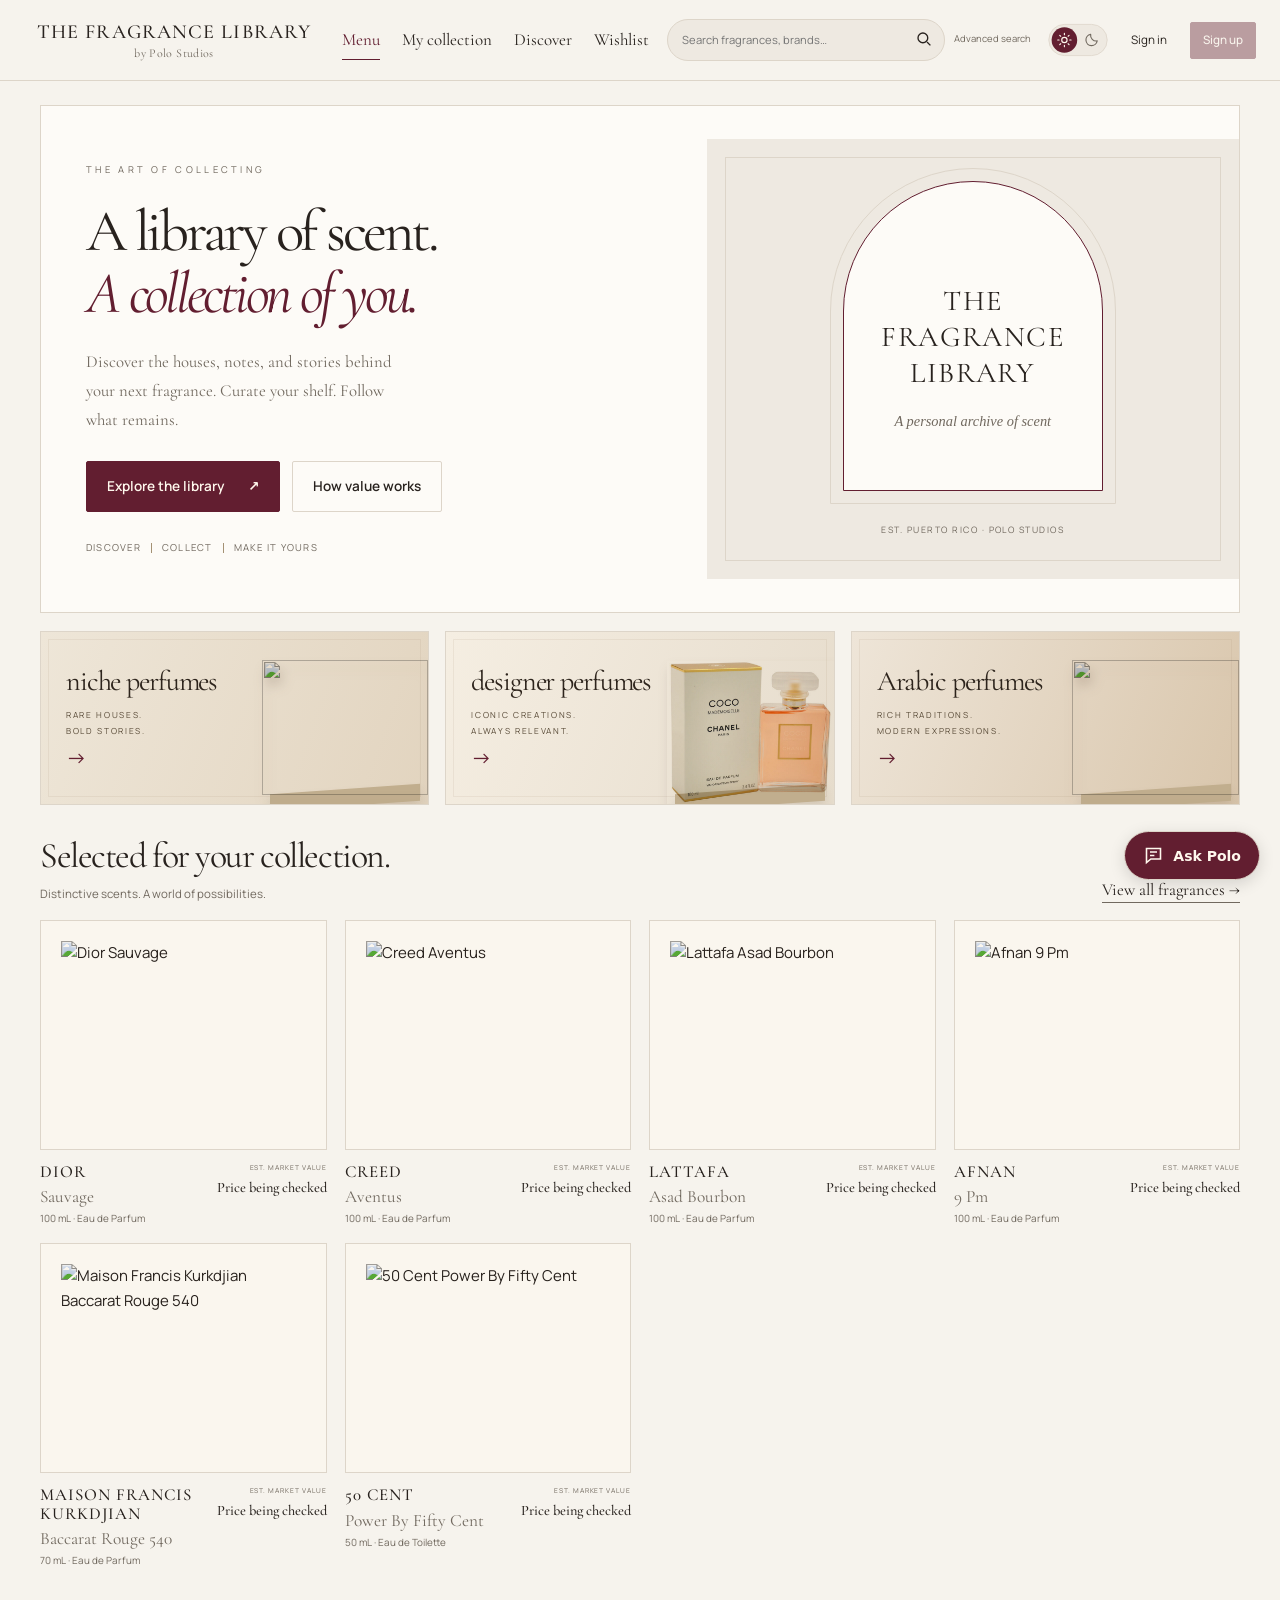
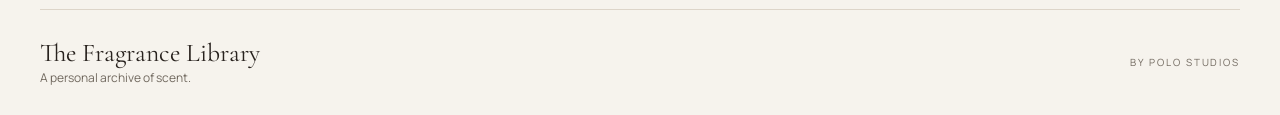
==== index.html @ b39b1240 "Restore cover button pointer events and prevent header wordmark overlap" ====
<!doctype html><html lang="en"><head><meta charset="utf-8"><meta name="viewport" content="width=device-width,initial-scale=1"><meta name="description" content="Organize your fragrance collection and track source-backed replacement prices."><title>Fragrance Library · Polo Studios</title><meta name="color-scheme" content="light dark"><script src="theme.js?v=1"></script><link rel="stylesheet" href="styles.css?v=transparent-logo-2"><script src="pricing.js?v=insights-2" defer></script><script src="market-prices.js?v=admin-1" defer></script><script src="fragrance-details.js?v=admin-1" defer></script><script src="portfolio.js?v=insights-2" defer></script><script src="photo-standards.js?v=editorial-v1" defer></script><script src="runtime-data.js?v=optimize-2" defer></script><script src="catalog.js?v=admin-1" defer></script><script src="config.js" defer></script><script src="catalog-updates.js?v=admin-1" defer></script><script src="cloud-store.js?v=automatic-v1" defer></script><script src="google-signin.js" defer></script><script src="username-auth.js" defer></script><script src="auth.js?v=admin-1" defer></script><link rel="stylesheet" href="home.css?v=optimize-1"><link rel="preconnect" href="https://fonts.googleapis.com"><link rel="preconnect" href="https://fonts.gstatic.com" crossorigin><link href="https://fonts.googleapis.com/css2?family=Cormorant+Garamond:ital,wght@0,400;0,500;0,600;1,400&family=Manrope:wght@400;500;600;700&display=swap" rel="stylesheet"><link rel="stylesheet" href="luxury.css?v=gallery-mobile-3"><link rel="stylesheet" href="launch-polish.css?v=2"><script src="value-demo.js?v=1" defer></script><script src="home.js?v=launch-2" defer></script><script src="app.js?v=admin-1" defer></script></head><body>
<header><div class="wrap top"><a class="brand project-brand-link" href="index.html" aria-label="Fragrance Library home"><span class="gallery-wordmark">THE FRAGRANCE LIBRARY</span><small class="gallery-byline">by Polo Studios</small></a><nav class="wrap app-nav" aria-label="Main navigation"><a href="#menu">Menu</a><a href="#owned">My collection</a><a href="#discover">Discover</a><a href="#wishlist">Wishlist</a></nav><form id="global-search" class="global-search" role="search"><label class="visually-hidden" for="global-query">Search all fragrances</label><input id="global-query" type="search" role="combobox" aria-autocomplete="list" aria-expanded="false" aria-controls="global-suggestions" aria-describedby="global-search-status" placeholder="Search fragrances, brands…" autocomplete="off"><button type="submit" class="search-submit" aria-label="Search library"><svg viewBox="0 0 24 24" fill="none" stroke="currentColor" stroke-width="1.8" aria-hidden="true"><circle cx="10.5" cy="10.5" r="6.5"/><path d="m16 16 4.5 4.5"/></svg></button><button type="button" class="advanced-toggle" data-open-advanced aria-controls="catalog-filters" aria-expanded="false">Advanced search</button><div id="global-suggestions" class="search-suggestions" role="listbox" aria-label="Matching fragrances" hidden></div><span id="global-search-status" class="visually-hidden" role="status" aria-live="polite"></span></form><div class="header-account"><span class="studio">A POLO STUDIOS PROJECT</span><button id="theme-toggle" class="theme-toggle" type="button" role="switch" aria-label="Dark mode" aria-checked="false" title="Switch to dark mode"><span class="theme-thumb" aria-hidden="true"></span><svg class="theme-sun" viewBox="0 0 24 24" fill="none" stroke="currentColor" stroke-width="1.7" stroke-linecap="round" aria-hidden="true"><circle cx="12" cy="12" r="4"/><path d="M12 2v2m0 16v2M2 12h2m16 0h2M5 5l1.4 1.4m11.2 11.2L19 19M5 19l1.4-1.4M17.6 6.4L19 5"/></svg><svg class="theme-moon" viewBox="0 0 24 24" fill="none" stroke="currentColor" stroke-width="1.7" stroke-linecap="round" stroke-linejoin="round" aria-hidden="true"><path d="M20.4 13.4A8.5 8.5 0 0 1 10.6 3.6a8.5 8.5 0 1 0 9.8 9.8Z"/></svg></button><span id="theme-status" class="visually-hidden" role="status" aria-live="polite"></span><button id="account-button">Sign in</button><button id="signup-button" class="primary">Sign up</button></div></div></header><main class="wrap"><div id="library-view"><div class="intro"><div><p class="eyebrow">Discover. Explore. Make it yours.</p><h1 id="page-title">Discover your next signature.</h1><p id="page-description">Explore scent stories, compare bottles, and find something worth making yours.</p></div><button class="primary" id="add" hidden>Add to collection</button></div>
<p class="beta-badge"><span aria-hidden="true"></span>Beta version</p><p id="collection-error" class="notice" role="alert" hidden></p>
<section id="scent-editorial" class="scent-editorial atelier-cover" aria-labelledby="scent-editorial-title"><div class="scent-editorial-copy"><p class="editorial-eyebrow">THE ART OF COLLECTING</p><h1 id="scent-editorial-title">A library of scent.<br><em>A collection of you.</em></h1><p class="editorial-description">Discover the houses, notes, and stories behind your next fragrance. Curate your shelf. Follow what remains.</p><div class="editorial-actions"><a class="primary" href="#discover">Explore the library <span aria-hidden="true">↗</span></a><button type="button" data-open-value-demo>How value works</button></div><p class="editorial-footnote">DISCOVER <i></i> COLLECT <i></i> MAKE IT YOURS</p></div><div class="atelier-art" aria-hidden="true"><div class="atelier-arch"><span>THE<br>FRAGRANCE<br>LIBRARY</span><small>A personal archive of scent</small></div><span class="atelier-art-index">EST. PUERTO RICO · POLO STUDIOS</span></div></section><div id="scent-shelf-title" class="scent-shelf-title"><p class="eyebrow">The fragrance houses</p><span>Find your world.</span></div><nav id="menu-categories" class="menu-categories" aria-label="Explore fragrance categories"><a href="#discover?category=niche"><div class="category-copy"><span>niche perfumes</span><small>Rare houses.<br>Bold stories.</small><b aria-hidden="true">→</b></div><div class="category-photo" data-category-photo="niche" aria-hidden="true"></div></a><a href="#discover?category=designer"><div class="category-copy"><span>designer perfumes</span><small>Iconic creations.<br>Always relevant.</small><b aria-hidden="true">→</b></div><div class="category-photo" data-category-photo="designer" aria-hidden="true"></div></a><a href="#discover?category=arabic"><div class="category-copy"><span>Arabic perfumes</span><small>Rich traditions.<br>Modern expressions.</small><b aria-hidden="true">→</b></div><div class="category-photo" data-category-photo="arabic" aria-hidden="true"></div></a></nav><div id="home-dashboard" class="home-dashboard" hidden><section class="stats" aria-label="Collection summary"><article class="portfolio-main"><div class="portfolio-heading"><span>Remaining collection value</span><span class="currency-tag">USD</span></div><strong id="total">—</strong><small id="coverage">Add a bottle to start tracking.</small><div class="chart-toolbar"><small>Market value of your current holdings</small><div class="chart-ranges" role="group" aria-label="History period"><button type="button" data-chart-days="30" aria-pressed="true">1M</button><button type="button" data-chart-days="90" aria-pressed="false">3M</button><button type="button" data-chart-days="365" aria-pressed="false">1Y</button><button type="button" data-chart-days="0" aria-pressed="false">All</button></div></div><div id="market-chart" class="market-chart"></div><p class="chart-caption">Recorded market prices, using today’s quantities and remaining mL. Tax and shipping excluded.</p></article><aside class="portfolio-side"><div class="portfolio-counts"><a href="#owned"><strong id="bottles">0</strong><small>Bottles owned</small></a><a href="#wishlist"><strong id="wishlist">0</strong><small>On your wishlist</small></a></div><a class="side-discover" href="#discover"><span class="eyebrow">Make room for discovery</span><strong>Find your next signature.</strong><p id="home-catalog-count">Your next discovery awaits</p><span class="home-link">Explore fragrances →</span></a><div class="home-watchlist"><h2>Your wishlist</h2><div id="home-watchlist"></div></div></aside></section></div>
<section id="catalog-info" class="catalog-info" hidden aria-label="Catalog information"></section><section id="overview" class="overview" hidden aria-label="Collection value statistics"></section><section id="collection-insights" class="collection-insights" hidden aria-label="Collection value breakdown"></section><section id="home-discovery" class="home-discovery"><div class="home-section-heading"><div><h2>Selected for your collection.</h2><p>Distinctive scents. A world of possibilities.</p></div><a class="home-link" href="#discover">View all fragrances →</a></div><div id="home-picks" class="home-picks"></div></section><div class="section-heading"><div><p class="eyebrow" id="section-label">Your library</p><h2 id="section-title">My collection</h2></div><label>Sort by<select id="sort"><option value="name">Name</option><option value="value">Highest market value</option><option value="price-asc">Lowest market value</option><option value="brand">Brand</option></select></label></div><div class="toolbar"><div class="simple-search"><label class="visually-hidden" for="search">Search fragrances</label><input id="search" type="search" placeholder="Search fragrances or brands…"><button id="search-submit" class="search-submit" type="button" aria-label="Search fragrances"><svg viewBox="0 0 24 24" fill="none" stroke="currentColor" stroke-width="1.8" aria-hidden="true"><circle cx="10.5" cy="10.5" r="6.5"/><path d="m16 16 4.5 4.5"/></svg></button><button type="button" class="advanced-toggle" id="advanced-search" data-open-advanced aria-controls="catalog-filters" aria-expanded="false">Advanced search</button></div></div>
<section id="category-browser" class="category-browser" aria-label="Browse fragrance categories" hidden><div class="category-tabs" role="tablist" aria-label="Fragrance category"><button id="category-all" role="tab" type="button" data-category="all" aria-selected="true" aria-controls="category-panel">All fragrances</button><button id="category-niche" role="tab" type="button" data-category="niche" aria-selected="false" aria-controls="category-panel" tabindex="-1">niche perfumes</button><button id="category-designer" role="tab" type="button" data-category="designer" aria-selected="false" aria-controls="category-panel" tabindex="-1">designer perfumes</button><button id="category-arabic" role="tab" type="button" data-category="arabic" aria-selected="false" aria-controls="category-panel" tabindex="-1">Arabic perfumes</button></div><div id="category-panel" class="category-panel" role="tabpanel" aria-labelledby="category-all"><p id="category-description" class="hint"></p><div id="brand-subtabs" class="brand-subtabs" role="group" aria-label="Brands in this category"></div></div></section><section id="catalog-filters" class="catalog-filters" aria-label="Advanced search filters" hidden><div class="advanced-heading"><strong>Advanced search</strong><button type="button" id="close-advanced" aria-label="Close advanced search">×</button></div><label>Brand<select id="catalog-brand"><option value="">All brands</option></select></label><label>Concentration<select id="catalog-concentration"><option value="">All concentrations</option><option>Eau de Parfum</option><option>Eau de Toilette</option><option>Parfum</option><option>Extrait de Parfum</option><option>Eau de Cologne</option><option>Other</option></select></label><label>Bottle size (mL)<input id="catalog-size" type="number" min="1" max="2000" step="0.1" placeholder="Any size"></label><label>In my library<select id="catalog-ownership"><option value="">All fragrances</option><option value="owned">In my collection</option><option value="not-owned">Not in my collection</option><option value="wishlist">On my wishlist</option></select></label><label>Min. market price (USD)<input id="catalog-min-price" type="number" min="0" step="0.01" placeholder="Any"></label><label>Max. market price (USD)<input id="catalog-max-price" type="number" min="0" step="0.01" placeholder="Any"></label><button id="catalog-clear" type="button">Clear filters</button></section>
<p id="count" class="result-count" role="status"></p><section id="collection" class="collection" aria-label="Fragrances"></section><div id="catalog-pagination" class="pagination" hidden><button id="previous-page">← Previous</button><span id="page-count" role="status"></span><button id="next-page">Next →</button></div>
<details class="method"><summary>How market value works</summary><div class="method-grid"><div><h3>Match the bottle</h3><p>Prices belong to an exact fragrance, concentration, size, and bottle type. Testers are tracked separately.</p></div><div><h3>Review the sources</h3><p>Current prices from the shared seller database link to exact bottle variants. The bottle estimate is the arithmetic average of current, in-stock prices from reviewed sellers, counting each seller once. Explicit public coupon prices are labeled beside the seller. Shipping, tax, membership offers and personal coupons are excluded.</p></div><div><h3>Track value and use</h3><p>Remaining value is the current full-bottle replacement price multiplied by the fraction of liquid left. Market changes compare with your first recorded market price. This is a proportional estimate, not an actual used-bottle resale quote or realized profit. Discontinued status alone does not change the price.</p></div></div></details></div><p id="message" class="toast" role="status" aria-live="polite" aria-atomic="true"></p><section id="fragrance-detail" class="fragrance-detail" aria-label="Fragrance details" hidden></section></main><footer class="wrap"><div class="footer-identity"><strong>The Fragrance Library</strong><span>A personal archive of scent.</span></div><span class="footer-credit">By Polo Studios</span></footer>
<dialog id="fragrance-picker" class="fragrance-picker" aria-labelledby="picker-title"><div class="dialog-top"><div><p class="eyebrow">Find your next fragrance</p><h2 id="picker-title">Add to collection</h2></div><button type="button" data-close="fragrance-picker" aria-label="Close fragrance search">×</button></div><p class="hint">Choose an exact bottle to add it instantly. Each size is listed separately.</p><label class="picker-search">Search the fragrance library<input id="picker-query" type="search" placeholder="Try Dior Sauvage, Lattafa or Creed…" autocomplete="off"></label><p id="picker-count" class="hint" role="status" aria-live="polite"></p><div id="picker-results" class="picker-results"></div><div id="picker-pagination" class="pagination" hidden><button id="picker-previous" type="button">← Previous results</button><span id="picker-page"></span><button id="picker-next" type="button">More results →</button></div><div class="picker-footer"><span>Can’t find your fragrance?</span><button id="picker-manual" type="button">Add manually</button></div></dialog>
<dialog id="editor"><form id="fragrance-form"><div class="dialog-top"><h2>Add fragrance</h2><button type="button" data-close="editor" aria-label="Close">×</button></div><p id="editor-reference" class="hint" hidden>Product details come from a community catalog. Confirm concentration, size and bottle type against your bottle.</p><div class="fields"><label>Brand<input name="brand" required maxlength="100" placeholder="Creed"></label><label>Fragrance<input name="name" required maxlength="100" placeholder="Aventus"></label><label>Concentration<select name="concentration" required><option value="">Choose concentration</option><option>Eau de Parfum</option><option>Eau de Toilette</option><option>Parfum</option><option>Extrait de Parfum</option><option>Eau de Cologne</option><option>Other</option></select></label><label>Bottle size (mL)<input name="size" type="number" required min="1" max="2000" step="0.1" placeholder="100"></label><label>Remaining per bottle (mL)<input name="remainingMl" type="number" min="0" max="2000" step="0.1" placeholder="Full bottle if blank"></label><section class="remaining-control wide" aria-labelledby="remaining-title"><div><strong id="remaining-title">Fragrance remaining</strong><output id="remaining-output" for="remaining-slider">Full bottle</output></div><label class="visually-hidden" for="remaining-slider">Remaining fragrance in milliliters</label><input id="remaining-slider" type="range" min="0" max="100" step="0.1" value="100"><div class="remaining-presets" role="group" aria-label="Quick fill levels"><button type="button" data-fill="100">100%</button><button type="button" data-fill="75">75%</button><button type="button" data-fill="50">50%</button><button type="button" data-fill="25">25%</button><button type="button" data-fill="0">Empty</button></div><p id="remaining-estimate" class="hint" aria-live="polite"></p></section><label>Bottle type<select name="type"><option value="standard">Standard bottle</option><option value="tester">Tester</option></select></label><label>Status<select name="status"><option value="owned">Owned</option><option value="wishlist">Wishlist</option></select></label><label>Quantity<input name="quantity" type="number" min="1" max="100" value="1" required></label></div><p class="hint">Enter how much liquid remains. Leave blank for a full bottle. Quantity uses the same fill level per bottle; add separate entries for different fill levels.</p><section class="editor-value" aria-labelledby="editor-value-title"><h3 id="editor-value-title">Current market value</h3><p id="editor-market-summary" class="hint"></p></section><p id="editor-error" class="form-error" role="alert" hidden></p><button class="primary" id="fragrance-submit" type="submit">Add to collection</button></form></dialog>
<dialog id="prices"><div class="dialog-top"><h2 id="price-title">Seller prices</h2><button type="button" data-close="prices" aria-label="Close">×</button></div><p id="variant"></p><div id="offer-list"></div><p class="hint">Prices update automatically from linked seller listings. Confirm price and availability with the store.</p></dialog>
<dialog id="account-dialog" aria-labelledby="auth-title"><div class="dialog-top"><h2 id="auth-title">Welcome back</h2><button type="button" data-close="account-dialog" aria-label="Close account dialog">×</button></div><p class="auth-intro">Your own private collection, saved across devices. Use your username and password to continue.</p><p id="account-setup" class="notice"></p><div id="google-panel"><button id="google-signin" class="google-signin" type="button" disabled>Continue with Google</button><p id="google-status" class="hint" role="status">Checking Google sign-in…</p><p class="hint">One account for your collection and wishlist, across devices.</p></div><div id="auth-tabs" class="tabs" role="group" aria-label="Account action"><button type="button" data-auth-mode="signin" aria-pressed="true">Sign in</button><button type="button" data-auth-mode="signup" aria-pressed="false">Create account</button></div><p id="registration-notice" class="hint" hidden>New registrations are not available yet. You can continue with a guest collection.</p><form id="auth-form"><label id="auth-email-label">Username<input id="auth-email" type="text" autocomplete="username" autocapitalize="none" spellcheck="false" minlength="3" maxlength="24" pattern="[A-Za-z][A-Za-z0-9_]{2,23}" placeholder="your_username" required></label><label id="auth-password-label">Password<input id="auth-password" type="password" autocomplete="current-password" maxlength="128" required></label><label id="auth-confirm-label" hidden>Confirm password<input id="auth-confirm" type="password" autocomplete="new-password" minlength="12" maxlength="128"></label><p id="auth-username-hint" class="hint">3–24 characters: letters, numbers or underscores. Start with a letter.</p><p class="hint">New passwords must have at least 12 characters.</p><p class="hint">Use your registered username. Keep your password safe; email recovery is not available yet.</p><button class="primary" id="auth-submit" type="submit">Sign in</button><button id="toggle-auth-password" type="button" class="password-toggle" aria-pressed="false">Show password</button><button id="forgot-password" type="button">Forgot password?</button></form><div id="account-panel" hidden><p>Signed in as <strong id="account-email"></strong></p><p>Your private collection updates automatically.</p><p><a id="admin-link" href="admin.html" hidden>Open administrator office →</a></p><button id="sign-out">Sign out</button></div><p id="auth-message" role="status" aria-live="polite"></p></dialog><dialog id="photo-dialog" class="photo-dialog" aria-labelledby="photo-title"><div class="dialog-top"><div><p id="photo-brand" class="eyebrow"></p><h2 id="photo-title">Fragrance photo</h2></div><button type="button" data-close="photo-dialog" aria-label="Close photo">×</button></div><img id="photo-large" alt=""><p id="photo-details"></p><a id="photo-explore" class="detail-link">Explore notes, story &amp; sellers →</a><a id="photo-source" target="_blank" rel="noopener noreferrer">View product source ↗</a><div class="card-actions"><button id="photo-add" class="primary" type="button">Add to collection</button><button id="photo-wishlist" type="button">Add to wishlist</button></div></dialog><script src="assistant-widget.js?v=mobile-1" data-context="fragrance" defer></script><dialog id="value-demo" class="value-demo" aria-labelledby="value-demo-title"><div class="dialog-top"><p class="editorial-eyebrow">A LITTLE EXPLORATION</p><button type="button" id="close-value-demo" aria-label="Close value example">×</button></div><h2 id="value-demo-title">Your bottle, over time.</h2><p>Move the sliders to see how usage and market changes affect value.</p><p class="demo-disclosure">Illustrative example: one 100 mL bottle, first tracked at $100. These are sample values, not a fragrance price or your collection.</p><label for="demo-remaining">Fragrance remaining <output id="demo-remaining-label">75 mL</output></label><input id="demo-remaining" type="range" min="0" max="100" step="1" value="75"><label for="demo-price">Current full-bottle market estimate <output id="demo-price-label">$120</output></label><input id="demo-price" type="range" min="50" max="200" step="1" value="120"><div id="demo-results" class="demo-results" aria-live="polite" aria-atomic="true"></div><p class="hint">Remaining value = full-bottle estimate × remaining mL ÷ bottle size. Market movement and value used explain the difference from the first tracked value. This is a replacement estimate, not resale income.</p><button class="primary" id="demo-explore" type="button">Discover your first fragrance ↗</button></dialog></body></html>
---- styles.css ----
/* Warm ivory by day; charcoal and champagne gold by night. */
:root{color-scheme:light;--bg:#f7f5ef;--panel:#fffdf8;--text:#272720;--muted:#64635b;--line:#dcd7cc;--accent:#796036;--on-accent:#fffdf8;--input:#f0ede6;--notice:#eee8dc;--placeholder-start:#f0ede5;--placeholder-end:#e7e2d8;--progress:#ded9cf;--positive:#216744;--negative:#a1352b;--shadow:0 4px 20px #332c1b05}
:root[data-theme=dark]{color-scheme:dark;--bg:#111213;--panel:#1c1e20;--text:#f3efe6;--muted:#b9b7b0;--line:#383a3b;--accent:#d7b982;--on-accent:#151515;--input:#242628;--notice:#24221d;--placeholder-start:#242527;--placeholder-end:#18191b;--progress:#36383b;--positive:#8bceac;--negative:#efa297;--shadow:none}
*{box-sizing:border-box}body{margin:0;background:var(--bg);color:var(--text);font:16px/1.6 system-ui,sans-serif}.wrap{width:min(1140px,calc(100% - 40px));margin:auto}header{border-bottom:1px solid var(--line)}.top{display:flex;justify-content:space-between;gap:20px;align-items:center;padding:26px 0}.brand{font-size:1.15rem;font-weight:750;letter-spacing:.08em;text-decoration:none;color:var(--text)}.brand span{font-weight:350;color:var(--accent)}.studio,.eyebrow{font-size:.8rem;letter-spacing:.14em;color:var(--accent)}.intro{display:flex;justify-content:space-between;gap:25px;align-items:center;padding:55px 0 25px}h1{font-family:Georgia,serif;font-weight:400;font-size:clamp(2.3rem,4.5vw,3.7rem);line-height:1.12;margin:12px 0}h1 span{color:var(--accent)}h2,h3{line-height:1.3}h2{font-size:1.5rem}h3{font-size:1.05rem}p,small{color:var(--muted)}button,.import{border:1px solid var(--line);border-radius:5px;background:var(--panel);color:var(--text);padding:10px 16px;font:inherit;cursor:pointer}button:hover,.import:hover{border-color:var(--accent)}.primary{background:var(--accent);color:var(--on-accent);font-weight:650;border-color:var(--accent)}button:focus-visible,a:focus-visible,input:focus-visible,select:focus-visible{outline:3px solid var(--accent);outline-offset:3px}.notice{padding:15px 20px;border-left:3px solid var(--accent);background:var(--notice);color:var(--muted);font-size:.9rem}.notice strong{color:var(--accent);margin-right:8px}#message{min-height:1.5em;font-size:.9rem}.stats{display:grid;grid-template-columns:1fr 1.5fr 1fr;gap:18px;margin:20px 0 35px}.stats article{padding:23px;background:var(--panel);border:1px solid var(--line);border-radius:6px}.stats span,.stats small{display:block;color:var(--muted);font-size:.85rem}.stats strong{display:block;font-size:2rem;margin:6px 0;font-weight:550}.toolbar,.tools{display:flex;justify-content:space-between;gap:15px;align-items:center}.tabs{display:flex;gap:8px;flex-wrap:wrap}.tabs button[aria-pressed=true]{border-color:var(--accent);color:var(--accent)}.search{font-size:.85rem;min-width:260px}.tools{justify-content:flex-end;margin:20px 0}.tools p{margin-right:auto}.tools button,.import{font-size:.85rem}.import input{display:none}.collection{display:grid;grid-template-columns:repeat(3,minmax(0,1fr));gap:20px}.card{border:1px solid var(--line);border-radius:7px;background:var(--panel);padding:24px}.card .brand-name{font-size:.8rem;letter-spacing:.13em;text-transform:uppercase;color:var(--accent)}.card h3{font-family:Georgia,serif;font-size:1.7rem;font-weight:400;margin:7px 0}.card .meta{font-size:.9rem}.value{border-top:1px solid var(--line);margin-top:20px;padding-top:15px}.value strong{font-size:1.7rem;display:block}.value small{display:block}.card-actions{display:flex;gap:8px;flex-wrap:wrap;margin-top:18px}.card-actions button{font-size:.85rem;padding:8px 11px}.empty{grid-column:1/-1;text-align:center;border:1px dashed var(--line);padding:50px 20px}.empty h2{font-family:Georgia,serif;font-size:1.8rem;font-weight:400}.method{margin-top:60px;padding:30px 0;border-top:1px solid var(--line)}.method-grid{display:grid;grid-template-columns:repeat(3,1fr);gap:25px}.method-grid p{font-size:.9rem}footer{padding:30px 0;border-top:1px solid var(--line);font-size:.85rem;color:var(--muted)}footer span{display:block}dialog{background:var(--bg);color:var(--text);border:1px solid var(--line);border-radius:9px;width:min(680px,calc(100% - 25px));padding:26px;max-height:90vh;overflow:auto}dialog::backdrop{background:#000b}.dialog-top{display:flex;align-items:center;justify-content:space-between;gap:15px}.dialog-top h2{margin:0}.dialog-top button{font-size:1.5rem;padding:0 12px}.fields{display:grid;grid-template-columns:1fr 1fr;gap:15px;margin:20px 0}label{display:block;font-size:.9rem}input:not([type=checkbox]),select{display:block;width:100%;padding:11px;margin-top:5px;border:1px solid var(--line);border-radius:4px;background:var(--input);color:var(--text);font:inherit}.wide{grid-column:1/-1}.check{display:flex;align-items:start;gap:10px;margin:15px 0}.check input{margin-top:6px}.hint{font-size:.85rem}.offer{padding:15px 0;border-bottom:1px solid var(--line)}.offer a{color:var(--accent)}.offer small{display:block}.offer button{font-size:.8rem;margin-top:10px}#prices h3{margin-top:28px}@media(max-width:800px){.collection{grid-template-columns:1fr 1fr}.toolbar{align-items:stretch;flex-direction:column}.stats{grid-template-columns:1fr 1fr}.stats article:nth-child(2){grid-column:1/-1;grid-row:2}}@media(max-width:550px){.top,.intro{align-items:start;flex-direction:column}.intro{padding-top:30px}.collection,.method-grid,.fields{grid-template-columns:1fr}.wide{grid-column:auto}.tools{flex-wrap:wrap}.tools p{width:100%;margin:0}.studio{font-size:.7rem}.stats{gap:10px}.stats article{padding:15px}}

[hidden]{display:none!important}.app-nav{display:flex;gap:30px;overflow:auto;padding-bottom:17px}.app-nav a{color:var(--muted);font-size:.9rem;text-decoration:none;white-space:nowrap;padding:7px 0;border-bottom:2px solid transparent}.app-nav a[aria-current=page]{color:var(--accent);border-color:var(--accent)}.intro{padding-top:36px}h1{font-size:clamp(2rem,4vw,3rem)}.section-heading{display:flex;align-items:center;justify-content:space-between;gap:20px;margin:32px 0 18px}.section-heading h2{margin:4px 0;font-size:1.6rem}.section-heading .eyebrow{margin:0}.section-heading label{font-size:.8rem;min-width:150px}.toolbar .search{width:100%}.overview{display:grid;grid-template-columns:1fr 1fr;gap:20px}.overview article{padding:24px;border:1px solid var(--line);border-radius:7px;background:linear-gradient(135deg,#262521,var(--panel))}.overview h2{font-size:1.9rem;margin:10px 0}.overview p{font-size:.9rem}.overview a{color:var(--accent)}.bottle-art{height:130px;display:flex;flex-direction:column;align-items:center;justify-content:center;background:radial-gradient(ellipse at 50% 75%,#44403966,transparent 60%);margin:-5px 0 18px}.bottle-cap{height:19px;width:30px;border-radius:3px 3px 0 0;background:linear-gradient(90deg,#a08b67,#ead7ad,#a08b67)}.bottle-body{height:84px;width:65px;border:1px solid #777063;border-radius:12px 12px 5px 5px;display:grid;place-items:center;background:linear-gradient(100deg,#393a36,#171a18 70%,#45463e);box-shadow:0 14px 20px #0006}.bottle-body span{text-align:center;font-size:7px;letter-spacing:1px;color:var(--accent);border:1px solid #8f795950;padding:8px 3px}.card h3{font-size:1.5rem}.catalog-card .primary{width:100%;margin-top:14px}@media(max-width:550px){.app-nav{gap:22px}.overview{grid-template-columns:1fr}.section-heading{align-items:flex-start}.section-heading h2{font-size:1.25rem}}

.catalog-info{padding:20px;border:1px solid var(--line);border-radius:7px;margin:24px 0;background:var(--panel)}.catalog-info p{margin:8px 0;font-size:.9rem}.catalog-info small{display:block;font-size:.8rem}.catalog-info a,.source-link,.product-photo a{color:var(--accent)}.catalog-filters{display:flex;align-items:end;gap:25px;margin:18px 0}.catalog-filters>label:first-child{width:min(400px,70%)}.catalog-filters .check{margin-bottom:10px}.pagination{display:flex;align-items:center;justify-content:center;gap:20px;margin:28px 0}.pagination span{font-size:.85rem;color:var(--muted)}button:disabled{opacity:.4;cursor:default}.product-photo{margin:0 0 20px;background:#f4f3ef;border-radius:5px;overflow:hidden}.product-photo img{width:100%;height:200px;object-fit:contain;padding:14px;display:block}.product-photo figcaption{font-size:.65rem;line-height:1.5;background:var(--input);padding:6px 10px;text-align:center;color:var(--muted)}.product-photo figcaption span{display:block}.catalog-card h3{font-size:1.2rem;min-height:3.2em;overflow-wrap:anywhere}.catalog-card .primary{width:auto;margin:0}.source-link{display:inline-block;font-size:.8rem;margin-top:12px}.catalog-card .card-actions{margin-top:auto}.catalog-card{display:flex;flex-direction:column}.catalog-card .meta{font-size:.8rem}.catalog-card .bottle-art{height:200px}.card .brand-name{overflow-wrap:anywhere}@media(max-width:550px){.catalog-filters{flex-direction:column;align-items:stretch;gap:5px}.catalog-filters>label:first-child{width:100%}.pagination{gap:10px}.pagination button{font-size:.8rem;padding:8px}}

.header-account{display:flex;align-items:center;gap:22px}.header-account button{font-size:.85rem;padding:8px 16px}.sync-bar{display:flex;flex-wrap:wrap;align-items:center;gap:12px;margin-top:18px;color:var(--muted);font-size:.85rem}.sync-bar button{font-size:.8rem;padding:6px 10px}#auth-form{margin:24px 0}#auth-form label{margin:16px 0}#auth-form button{margin:5px 8px 5px 0}.auth-intro{font-size:.95rem}#account-email{overflow-wrap:anywhere}#auth-message{min-height:1.5em;font-size:.9rem;color:var(--accent)}#account-dialog{max-width:520px}#account-panel button{margin:6px 8px 6px 0}@media(max-width:550px){.header-account{width:100%;justify-content:space-between;gap:10px}}

.google-signin{display:block;width:100%;margin-top:22px;padding:13px 20px;background:#f5f4f0;color:#202020;border:1px solid #dedbd3;font-weight:600;letter-spacing:.01em}.google-signin:hover:not(:disabled){background:#fff;border-color:var(--accent)}#google-panel>p{text-align:center}#google-panel{margin-top:22px}

.photo-placeholder{height:240px;border:1px solid var(--line);border-radius:5px;margin:0 0 20px;display:flex;flex-direction:column;align-items:center;justify-content:center;gap:12px;background:linear-gradient(135deg,var(--placeholder-start),var(--placeholder-end));color:var(--muted);font-size:.8rem}.placeholder-mark{font-family:Georgia,serif;font-size:2rem;letter-spacing:.15em;color:#807760}.approved-photo{height:240px;background:#fff}.approved-photo img{height:220px;padding:10px;object-fit:contain}.approved-photo figcaption{height:20px;padding:1px 10px;font-size:.65rem;background:#f1f0ec;color:#777}.catalog-card .photo-placeholder{height:240px}

.approved-photo{height:260px}.approved-photo figcaption{height:40px;display:flex;align-items:center;justify-content:center;gap:4px;flex-wrap:wrap;line-height:1.25}.approved-photo figcaption a{color:#63513b}.photo-placeholder,.catalog-card .photo-placeholder{height:260px}

#auth-form{display:grid;gap:14px}#auth-form[hidden]{display:none}.header-account{flex-wrap:wrap}#auth-form .hint{margin:0}#account-dialog .tabs{margin:18px 0}

.overview{grid-template-columns:repeat(3,minmax(0,1fr));gap:16px}.overview article{padding:22px;background:var(--panel);border:1px solid var(--line);border-radius:8px}.overview h2{font-size:clamp(1.5rem,2.5vw,2rem);margin:8px 0}.overview p{font-size:.85rem}.positive{color:var(--positive)!important}.negative{color:var(--negative)!important}.fill-level{margin-top:18px}.fill-level>div{height:6px;background:var(--progress);border-radius:8px;overflow:hidden}.fill-level span{display:block;height:100%;background:var(--accent)}.fill-level small{display:block;margin-top:8px;font-size:.8rem}.remaining-value{font-weight:650;color:var(--text)!important}@media(max-width:850px){.overview{grid-template-columns:repeat(2,minmax(0,1fr))}}@media(max-width:550px){.overview{grid-template-columns:1fr}}

/* The icons remain inside the switch; the thumb marks the active theme. */
.visually-hidden{position:absolute;width:1px;height:1px;padding:0;margin:-1px;overflow:hidden;clip-path:inset(50%);white-space:nowrap;border:0}
.header-account .theme-toggle{position:relative;flex:0 0 74px;width:74px;height:40px;padding:0;border-radius:999px;background:var(--input);border:1px solid var(--line);isolation:isolate;touch-action:manipulation}
.theme-thumb{position:absolute;top:3px;left:3px;width:32px;height:32px;border-radius:50%;background:var(--accent);transition:transform .2s ease}
.theme-toggle svg{position:absolute;top:9px;width:20px;height:20px;pointer-events:none;transition:color .2s ease;z-index:1}
.theme-sun{left:9px;color:var(--on-accent)}.theme-moon{right:9px;color:var(--muted)}
.theme-toggle[aria-checked=true] .theme-thumb{transform:translateX(34px)}
.theme-toggle[aria-checked=true] .theme-sun{color:var(--muted)}.theme-toggle[aria-checked=true] .theme-moon{color:var(--on-accent)}
.theme-toggle:hover{border-color:var(--accent)}.card,.stats article,.overview article{box-shadow:var(--shadow)}
body,header,button,input,select,dialog,.card,.stats article,.overview article,.notice,.catalog-info,.photo-placeholder{transition:background-color .18s ease,color .18s ease,border-color .18s ease}
input[type=checkbox]{accent-color:var(--accent)}
@media(max-width:550px){.header-account .studio{flex-basis:100%}.header-account{justify-content:flex-start}.header-account .theme-toggle{margin-right:auto}}
@media(prefers-reduced-motion:reduce){*,*::before,*::after{transition:none!important}}

/* Small, useful motion and clear feedback; reduced-motion settings are respected. */
.beta-badge{display:inline-flex;align-items:center;gap:9px;margin:2px 0 8px;padding:5px 12px;border:1px solid var(--line);border-radius:999px;color:var(--muted);font-size:.75rem;letter-spacing:.04em}
.beta-badge>span{width:6px;height:6px;border-radius:50%;background:var(--accent);animation:beta-pulse 1.6s ease-out 2}
.save-prompt{display:flex;justify-content:space-between;align-items:center;gap:24px;padding:20px 22px;margin:20px 0;border:1px solid var(--line);border-left:3px solid var(--accent);border-radius:8px;background:var(--panel)}.save-prompt strong{font-size:.95rem}.save-prompt p{font-size:.85rem;margin:3px 0 0}.save-prompt button{flex-shrink:0;font-size:.85rem}
#message.toast{position:fixed;bottom:24px;left:50%;z-index:1000;width:max-content;max-width:min(560px,calc(100% - 32px));margin:0;padding:13px 20px;background:var(--panel);color:var(--text);border:1px solid var(--line);border-radius:10px;box-shadow:0 8px 35px #0003;opacity:0;pointer-events:none;transform:translate(-50%,12px);transition:opacity .2s ease,transform .2s ease}
#message.toast.visible{opacity:1;transform:translate(-50%,0)}
.card{transition:transform .2s ease,box-shadow .2s ease,border-color .2s ease,background-color .18s ease}.collection>.card{animation:card-enter .3s ease-out backwards}.collection>.card:nth-child(2){animation-delay:.025s}.collection>.card:nth-child(3){animation-delay:.05s}.collection>.card:nth-child(4){animation-delay:.075s}.collection>.card:nth-child(5){animation-delay:.1s}.collection>.card:nth-child(n+6){animation-delay:.125s}
.overview article,.empty{animation:card-enter .32s ease-out backwards}.fill-level span{transform-origin:left;animation:fill-enter .45s ease-out}
button:not(:disabled):active{transform:scale(.98)}.app-nav a{transition:color .18s,border-color .18s}.app-nav a:hover{color:var(--accent)}
dialog[open]{animation:dialog-enter .2s ease-out}dialog[open]::backdrop{animation:backdrop-enter .2s ease-out}
.photo-preview{display:block;position:relative;width:100%;height:220px;padding:0;border:0;border-radius:0;background:#fff;overflow:hidden;cursor:zoom-in}.photo-preview:hover{background:#fff;border:0}.photo-preview img{transition:transform .25s ease}.photo-zoom-hint{position:absolute;right:10px;bottom:10px;padding:4px 8px;border-radius:4px;background:#171a1ce8;color:#fff;font-size:.7rem;opacity:0;transition:opacity .2s}
.photo-preview:focus-visible{outline-offset:-4px}.photo-preview:focus-visible .photo-zoom-hint{opacity:1}.photo-dialog{width:min(700px,calc(100% - 24px))}.photo-dialog .eyebrow{margin:0 0 6px}.photo-dialog .dialog-top h2{font-family:Georgia,serif;font-weight:400;font-size:1.6rem}.photo-dialog>img{display:block;width:100%;height:min(52vh,420px);object-fit:contain;background:#fff;border-radius:6px;margin:22px 0 14px}.photo-dialog>a{font-size:.85rem;color:var(--accent)}.photo-dialog .card-actions{border-top:1px solid var(--line);padding-top:18px}.password-toggle{justify-self:start;background:transparent;border:0;padding:6px 0;font-size:.85rem;color:var(--accent)}
@media(hover:hover){.card:hover{transform:translateY(-3px);border-color:var(--accent);box-shadow:0 10px 25px #00000010}.photo-preview:hover img{transform:scale(1.025)}.photo-preview:hover .photo-zoom-hint{opacity:1}}
@media(hover:none){.photo-zoom-hint{opacity:1}}
@media(max-width:550px){.save-prompt{align-items:stretch;flex-direction:column;gap:14px;padding:18px}.save-prompt button{align-self:flex-start}#message.toast{bottom:16px}.photo-dialog .card-actions button{flex:1}}
@keyframes card-enter{from{opacity:0;transform:translateY(10px)}to{opacity:1;transform:translateY(0)}}
@keyframes dialog-enter{from{opacity:0;transform:translateY(8px) scale(.985)}to{opacity:1;transform:translateY(0) scale(1)}}
@keyframes backdrop-enter{from{opacity:0}to{opacity:1}}
@keyframes fill-enter{from{transform:scaleX(0)}to{transform:scaleX(1)}}
@keyframes beta-pulse{0%{box-shadow:0 0 0 0 #b3925c55}100%{box-shadow:0 0 0 7px #b3925c00}}
@media(prefers-reduced-motion:reduce){*,*::before,*::after{animation:none!important;transition:none!important}.card:hover,.photo-preview:hover img,button:not(:disabled):active{transform:none}}

/* Search first: compact, keyboard-friendly bottle selection. */
.fragrance-picker{width:min(860px,calc(100% - 24px))}.fragrance-picker .eyebrow{margin:0 0 4px}.fragrance-picker h2{font-family:Georgia,serif;font-weight:400;font-size:1.8rem;margin:0}.picker-search{display:block}.picker-search input{width:100%;font-size:1rem}.picker-results{display:grid;grid-template-columns:repeat(2,minmax(0,1fr));gap:12px}.picker-item{min-width:0;border:1px solid var(--line);border-radius:8px;background:var(--panel);overflow:hidden}.picker-choice{display:flex;align-items:center;text-align:left;width:100%;height:calc(100% - 30px);min-height:126px;gap:16px;border:0;padding:15px;background:transparent}.picker-choice:hover{background:var(--input)}.picker-choice img,.picker-placeholder{width:65px;height:92px;flex-shrink:0;object-fit:contain;border-radius:4px;background:#fff}.picker-placeholder{display:grid;place-items:center;background:var(--input);color:var(--accent)}.picker-choice>span:last-child{min-width:0}.picker-choice small,.picker-choice strong,.picker-choice span>span,.picker-choice em{display:block;overflow-wrap:anywhere}.picker-choice small{font-size:.72rem;color:var(--accent)}.picker-choice strong{font-size:1rem;line-height:1.3;margin:3px 0 6px}.picker-choice span>span{font-size:.76rem;color:var(--muted)}.picker-choice em{font-size:.76rem;color:var(--accent);font-style:normal;margin-top:8px}.picker-credit{display:block;font-size:.65rem;padding:0 15px 9px;line-height:1.4}.picker-credit a{color:var(--muted)}.picker-footer{display:flex;justify-content:space-between;align-items:center;gap:12px;border-top:1px solid var(--line);padding-top:18px;margin-top:22px;font-size:.85rem;color:var(--muted)}.picker-empty{grid-column:1/-1;padding:24px;text-align:center}.editor-value{border-top:1px solid var(--line);margin:20px 0;padding-top:10px}.editor-value h3{margin-bottom:4px}.editor-value summary{cursor:pointer;color:var(--accent);padding:10px 0}.editor-value details[open]{padding-bottom:10px}.form-error{color:var(--negative);padding:10px 12px;border:1px solid var(--negative);border-radius:5px;font-size:.85rem}@media(max-width:550px){.picker-results{grid-template-columns:1fr}.picker-choice{min-height:108px}.picker-choice img,.picker-placeholder{height:80px}.picker-footer{align-items:flex-start;flex-direction:column}.fragrance-picker .pagination{gap:8px;font-size:.75rem}.fragrance-picker .pagination button{padding:8px}}

/* A quieter library: browsing and value first, storage handled in the background. */
.intro.compact{padding:25px 0 18px}.intro.compact h1{font-size:clamp(1.8rem,3vw,2.4rem);margin:8px 0}.intro.compact p{margin-bottom:8px}
.catalog-filters{display:grid;grid-template-columns:repeat(3,minmax(0,1fr));gap:12px;align-items:end}.catalog-filters label{font-size:.75rem;display:grid;gap:5px}.catalog-filters input,.catalog-filters select{width:100%;min-width:0}.catalog-filters button{align-self:end}
.catalog-filters>label:first-child{width:100%}.result-count{font-size:.8rem;color:var(--muted);margin:8px 0 18px}.overview{grid-template-columns:repeat(2,minmax(0,1fr))}.method>summary{cursor:pointer;font-size:.9rem;color:var(--muted);padding:12px 0}.catalog-credits{margin-top:6px;font-size:.7rem}.catalog-credits summary{cursor:pointer}
#collection>.card .photo-preview,#collection>.card .photo-placeholder{height:180px}#collection-error{margin:15px 0}.notice[hidden],.catalog-filters[hidden]{display:none}
@media(max-width:650px){.catalog-filters{grid-template-columns:repeat(2,minmax(0,1fr))}.overview{grid-template-columns:1fr}.intro.compact{padding-top:18px}}
/* Fragrance editorial and direct retailer listings. */
.detail-link{color:var(--accent);font-size:.85rem;text-decoration:none;display:inline-block}.detail-link:hover{text-decoration:underline}.card>.detail-link{margin-bottom:8px}.fragrance-detail{padding:30px 0 45px}.detail-back{display:inline-block;color:var(--muted);text-decoration:none;font-size:.88rem;margin-bottom:28px}.detail-back:hover{color:var(--accent)}.detail-hero{display:grid;grid-template-columns:minmax(0,.9fr) minmax(0,1.1fr);gap:50px;align-items:center}.detail-visual{padding:28px;border:1px solid var(--line);background:var(--panel);border-radius:12px}.detail-visual .product-photo{margin:0;height:auto;overflow:visible}.detail-visual .photo-preview img{height:100%;width:100%;object-fit:contain}.detail-visual .photo-preview{height:380px}.detail-visual .photo-placeholder{height:380px}.detail-visual figcaption{margin-top:15px}.detail-intro h1{font-size:clamp(2.2rem,4vw,3.4rem);margin:12px 0}.detail-intro .eyebrow{margin:0}.detail-variant{color:var(--accent);font-size:.9rem}.detail-description{font-size:1rem;max-width:55ch}.detail-price{display:flex;flex-direction:column;border-top:1px solid var(--line);padding-top:18px;margin-top:22px}.detail-price small,.detail-price span{font-size:.8rem;color:var(--muted)}.detail-price strong{font-size:2rem;font-weight:500;color:var(--text)}.detail-facts{display:flex;flex-wrap:wrap;gap:15px;margin-top:24px}.detail-facts>span{display:flex;flex-direction:column;font-size:.75rem;color:var(--muted)}.detail-facts strong{font-size:.85rem;font-weight:500;color:var(--text);max-width:45ch}.detail-editorial{display:grid;grid-template-columns:1.2fr 1fr;gap:50px;border-top:1px solid var(--line);margin-top:46px;padding-top:35px}.detail-editorial .eyebrow{margin:0}.detail-editorial h2{font-family:Georgia,serif;font-size:1.8rem;font-weight:400;margin:9px 0 20px}.note-group{margin:18px 0}.note-group h3{font-size:.8rem;font-weight:600;margin:0 0 8px;color:var(--muted)}.note-tags{display:flex;flex-wrap:wrap;gap:7px}.note-tags span{display:inline-block;padding:5px 11px;background:var(--panel);border:1px solid var(--line);border-radius:20px;font-size:.78rem}.detail-sources{border-top:1px solid var(--line);margin-top:23px;padding-top:12px}.detail-sources h3{font-size:.85rem}.detail-sources a,.detail-sources small{display:block;font-size:.78rem}.detail-sources a{color:var(--accent)}.detail-sellers{border-top:1px solid var(--line);margin-top:35px;padding-top:25px;scroll-margin-top:24px}.detail-sellers .section-heading{margin-bottom:5px}.detail-sellers .section-heading h2{margin:5px 0;font-family:Georgia,serif;font-size:1.8rem;font-weight:400}.seller-grid{display:grid;grid-template-columns:repeat(3,minmax(0,1fr));gap:16px;margin:22px 0}.seller-card{border:1px solid var(--line);border-radius:8px;background:var(--panel);padding:22px;display:flex;flex-direction:column;align-items:flex-start}.seller-card h3{margin:0 0 5px}.seller-card p{font-size:.8rem;margin:0 0 14px}.seller-card>strong{font-size:1.6rem;font-weight:500}.seller-card>small{font-size:.75rem;margin:5px 0 20px}.seller-buy{display:inline-block;margin-top:auto;text-decoration:none;color:var(--text);padding:9px 13px;border:1px solid var(--line);border-radius:5px;font-size:.85rem}.seller-buy.primary{color:var(--on-accent);border-color:var(--accent)}.seller-buy:hover{border-color:var(--accent)}.picker-explore{margin:0 15px 12px;font-size:.7rem}.picker-choice{height:auto}.detail-loading{padding:50px 0}@media(max-width:750px){.detail-hero{grid-template-columns:1fr;gap:25px}.detail-visual{padding:20px}.detail-visual .photo-preview,.detail-visual .photo-placeholder{height:300px}.detail-editorial{grid-template-columns:1fr;gap:25px;margin-top:30px}.seller-grid{grid-template-columns:1fr}.detail-sellers .section-heading{align-items:flex-start;gap:10px;flex-wrap:wrap}.detail-facts{margin-top:18px}}

/* Shared project identity, readable in either app theme. */
a.project-brand-link{display:inline-flex;flex-shrink:0;align-items:center;line-height:0;letter-spacing:normal;text-decoration:none}
a.project-brand-link img.project-brand-logo{display:block;width:210px;height:110px;max-width:none;object-fit:cover;object-position:center;background:#f4efe5;border:1px solid #b6a58d66;border-radius:8px}
@media(max-width:550px){a.project-brand-link img.project-brand-logo{width:178px;height:94px}}

/* Transparent Fragrance Library identity: dark ink on light surfaces, white ink on dark. */
img.fragrance-identity{object-fit:contain!important;object-position:center;background:transparent!important;border:0!important;border-radius:0!important;box-shadow:none!important;padding:0!important;filter:brightness(0);transition:filter .18s ease}
:root[data-theme=dark] img.fragrance-identity{filter:brightness(0) invert(1)}
a.project-brand-link img.fragrance-identity{object-fit:contain;width:210px;height:110px}
.showcase-slide[data-project=fragrance] .showcase-art{background:transparent;border:0;border-radius:0;box-shadow:none;transform:none;overflow:visible}
.showcase-slide[data-project=fragrance] .showcase-art::after{display:none}
/* The showcase is an always-dark presentation in both page themes. */
.studio-showcase img.fragrance-identity{filter:brightness(0) invert(1)}
@media(max-width:550px){a.project-brand-link img.fragrance-identity{width:178px;height:94px}}
@media(prefers-reduced-motion:reduce){img.fragrance-identity{transition:none}}
---- home.css ----
/* Collection-first workspace, with the studio's ink and warm-metal palette. */
.category-browser{margin:0 0 22px;border:1px solid var(--line);border-radius:11px;background:var(--panel);overflow:hidden}.category-tabs{display:flex;gap:6px;overflow-x:auto;padding:9px;border-bottom:1px solid var(--line)}.category-tabs button{flex:1;min-width:max-content;min-height:44px;padding:10px 18px;background:transparent;border:1px solid transparent;border-radius:7px;font-size:.8rem;white-space:nowrap}.category-tabs button[aria-selected=true]{background:var(--accent);color:var(--on-accent);border-color:var(--accent)}.category-panel{padding:16px 18px}.category-panel>.hint{margin:0 0 12px;font-size:.75rem}.brand-subtabs{display:flex;flex-wrap:wrap;gap:8px;max-height:160px;overflow:auto;padding:2px 3px 7px}.brand-subtabs button{min-height:38px;border-radius:24px;padding:7px 13px;font-size:.72rem;white-space:nowrap;background:transparent;border:1px solid var(--line)}.brand-subtabs button[aria-pressed=true]{border-color:var(--accent);color:var(--accent);background:var(--input)}.brand-subtabs small{font-size:.6rem;color:var(--muted);margin-left:4px}.menu-categories{display:grid;grid-template-columns:repeat(3,minmax(0,1fr));gap:14px;margin:0 0 28px}.menu-categories a{position:relative;display:flex;flex-direction:column;justify-content:center;padding:20px 40px 20px 20px;border:1px solid var(--line);border-radius:9px;background:var(--panel);text-decoration:none;color:var(--text)}.menu-categories span{font-size:1rem;font-weight:550}.menu-categories small{color:var(--muted);font-size:.7rem;margin-top:5px}.menu-categories b{position:absolute;right:18px;top:22px;font-weight:400;color:var(--accent)}.menu-categories a:hover{border-color:var(--accent)}.menu-categories[hidden],.category-browser[hidden]{display:none}@media(max-width:650px){.category-tabs button{flex:0 0 auto;padding:9px 14px;font-size:.75rem}.category-panel{padding:13px}.brand-subtabs{flex-wrap:nowrap;max-height:none;overflow-x:auto;overflow-y:hidden;padding-bottom:10px}.brand-subtabs button{min-height:44px;flex-shrink:0}.menu-categories{gap:9px}.menu-categories a{padding:16px 12px}.menu-categories span{font-size:.82rem}.menu-categories small{font-size:.62rem}.menu-categories b{display:none}}
.global-search{z-index:25}.search-suggestions{position:absolute;left:0;right:0;top:calc(100% + 8px);background:var(--panel);border:1px solid var(--line);border-radius:12px;box-shadow:0 15px 45px #0003;max-height:min(65vh,520px);overflow:auto;padding:6px;min-width:360px}.search-suggestions a{display:flex;align-items:center;gap:12px;padding:10px;border-radius:7px;text-decoration:none;color:var(--text)}.search-suggestions a:hover,.search-suggestions a[aria-selected=true]{background:var(--input)}.search-suggestions img,.suggestion-art{width:46px;height:58px;object-fit:contain;background:#fff;border:1px solid var(--line);border-radius:5px;flex-shrink:0}.suggestion-art{display:grid;place-items:center;color:#786338;font-size:.7rem}.search-suggestions a>span:not(.suggestion-art){flex:1;min-width:0}.search-suggestions small,.search-suggestions strong,.search-suggestions span>span{display:block}.search-suggestions small{font-size:.6rem;color:var(--accent)}.search-suggestions strong{font-size:.8rem;line-height:1.4;margin:3px 0}.search-suggestions span>span{font-size:.65rem;color:var(--muted)}.search-suggestions em{font-size:.62rem;font-style:normal;max-width:100px;text-align:right;color:var(--muted)}@media(max-width:550px){.search-suggestions{min-width:0;width:100%}.search-suggestions a{gap:9px;padding:9px 6px}.search-suggestions em{max-width:75px}.search-suggestions img,.suggestion-art{width:38px;height:49px}}
.menu-feature{display:grid;grid-template-columns:1.1fr .9fr;gap:35px;align-items:center;background:var(--home-hero);border:1px solid var(--line);border-radius:14px;overflow:hidden;margin:10px 0 32px;min-height:360px}.menu-feature-copy{padding:36px 0 36px 36px}.menu-feature-copy .eyebrow{font-size:.65rem}.menu-feature h2{font-family:Georgia,serif;font-size:clamp(2.2rem,4vw,3.5rem);letter-spacing:-.04em;font-weight:400;margin:12px 0 18px}.menu-feature-copy>p:not(.eyebrow){font-size:.9rem;max-width:47ch;line-height:1.85;color:var(--muted)}.menu-feature-meta{display:flex;flex-wrap:wrap;gap:8px 22px;font-size:.75rem;color:var(--text);margin:20px 0}.menu-feature-meta small{color:var(--muted)}.menu-feature-actions{display:flex;align-items:center;gap:15px;flex-wrap:wrap;margin-top:23px}.menu-feature-actions a{text-decoration:none;color:var(--text);font-size:.75rem}.menu-feature-actions a.primary{padding:11px 17px;border-radius:5px;color:var(--on-accent)}.menu-feature-image{align-self:stretch;display:flex;align-items:center;justify-content:center;background:#fff;padding:25px}.menu-feature-image img{display:block;width:100%;height:300px;object-fit:contain;transition:transform .3s}.menu-feature-image:hover img{transform:scale(1.04)}.home-pick em{display:block;font-size:.65rem;font-style:normal;color:var(--accent);margin-top:8px}.menu-feature[hidden]{display:none}
@media(max-width:650px){.menu-feature{grid-template-columns:1fr;gap:0}.menu-feature-copy{padding:25px;order:2}.menu-feature-image{padding:20px;min-height:230px}.menu-feature-image img{height:230px}.menu-feature h2{font-size:2.2rem}.menu-feature-actions{gap:15px}.menu-feature-meta{margin:14px 0}}@media(prefers-reduced-motion:reduce){.menu-feature-image img{transition:none}.menu-feature-image:hover img{transform:none}}
.overview article>small{display:block;color:var(--muted);font-size:.65rem;margin-top:10px}.overview h2 small{font-size:.7rem}.collection-insights{margin:-8px 0 28px}.value-breakdown{border:1px solid var(--line);border-radius:10px;background:var(--panel);padding:18px 20px}.value-breakdown summary{cursor:pointer;font-size:.85rem;font-weight:600}.value-breakdown summary>span{font-size:.7rem;font-weight:400;color:var(--muted);margin-left:15px}.value-explainer{display:grid;grid-template-columns:1fr 1fr;gap:24px;margin-top:18px}.value-explainer p{font-size:.75rem;line-height:1.8}.breakdown-scroll{overflow:auto;margin-top:10px}.breakdown-scroll table{border-collapse:collapse;width:100%;min-width:720px;text-align:left;font-size:.75rem}.breakdown-scroll caption{text-align:left;color:var(--muted);font-size:.65rem;padding:5px 0 12px}.breakdown-scroll th,.breakdown-scroll td{padding:14px 12px;border-bottom:1px solid var(--line);white-space:nowrap;font-variant-numeric:tabular-nums}.breakdown-scroll tbody th{font-weight:500;white-space:normal;min-width:210px}.breakdown-scroll th a{color:var(--text)}.breakdown-scroll thead th{font-size:.65rem;font-weight:500;color:var(--muted)}.breakdown-scroll small{display:block;font-size:.6rem;color:var(--muted);margin-top:4px}.library-state{display:inline-block;border:1px solid var(--line);color:var(--accent);border-radius:20px;padding:4px 10px;font-size:.7rem;margin:0 0 10px}
.bottle-variants{margin:18px 0}.bottle-variants>small{display:block;color:var(--muted);font-size:.7rem;margin-bottom:8px}.bottle-variants>div{display:flex;flex-wrap:wrap;gap:8px}.bottle-variants a{border:1px solid var(--line);border-radius:6px;padding:7px 13px;font-size:.75rem;color:var(--text);text-decoration:none}.bottle-variants a[aria-current]{color:var(--accent);border-color:var(--accent);background:var(--panel)}.detail-price span{line-height:1.8}.detail-sections{display:flex;flex-wrap:wrap;gap:24px;border-bottom:1px solid var(--line);padding:20px 0;margin-top:24px}.detail-sections a{font-size:.8rem;text-decoration:none;color:var(--muted)}.detail-sections a:hover{color:var(--accent)}.detail-editorial{border-top:0;margin-top:0;padding-top:30px}.note-stage{position:relative;border-left:2px solid var(--line);padding:0 0 15px 20px;margin:0 0 16px}.note-stage:before{content:'';position:absolute;left:-5px;top:5px;width:8px;height:8px;border-radius:50%;background:var(--accent)}.note-stage small{display:block;color:var(--muted);font-size:.68rem;margin:0 0 10px}.note-stage h3{color:var(--text);margin-bottom:4px}.detail-sources summary,.estimate-method summary{cursor:pointer;font-size:.8rem}.detail-sources a{margin-top:10px}.price-evidence{display:grid;grid-template-columns:repeat(4,minmax(0,1fr));border:1px solid var(--line);background:var(--panel);border-radius:10px;margin-top:20px}.price-evidence>div{padding:18px;min-width:0}.price-evidence>div+div{border-left:1px solid var(--line)}.price-evidence small{display:block;color:var(--muted);font-size:.65rem;margin-bottom:6px}.price-evidence strong{font-size:1.1rem;font-weight:550;overflow-wrap:anywhere}.price-evidence>div:last-child strong{font-size:.75rem}.seller-card.seller-best{border-color:var(--accent)}.seller-status{font-size:.6rem;letter-spacing:.04em;text-transform:uppercase;color:var(--muted);margin-bottom:14px}.seller-best .seller-status{color:var(--accent)}.seller-relative{display:block;font-size:.7rem;color:var(--muted);margin:5px 0}.seller-coupon{background:var(--input);padding:8px;border-radius:5px}.estimate-method{padding:18px 0}.estimate-method p{font-size:.8rem;max-width:90ch;margin-top:12px;line-height:1.8}.detail-owned{padding:24px;margin-top:24px;background:var(--panel);border:1px solid var(--line);border-radius:10px}.detail-owned h2{font-size:1.2rem;margin:8px 0 16px}.detail-owned .eyebrow{font-size:.65rem;margin:0}.tracked-bottle{display:flex;align-items:center;justify-content:space-between;gap:20px;padding:16px 0;border-top:1px solid var(--line)}.tracked-bottle strong{font-size:.9rem}.tracked-bottle p{font-size:.8rem;margin:6px 0}.tracked-bottle small{color:var(--muted);font-size:.7rem}.tracked-bottle button{font-size:.75rem;white-space:nowrap}
@media(max-width:750px){.value-explainer{grid-template-columns:1fr;gap:0}.value-breakdown summary>span{display:block;margin:6px 0 0}.price-evidence{grid-template-columns:1fr 1fr}.price-evidence>div:nth-child(3){border-left:0}.price-evidence>div:nth-child(n+3){border-top:1px solid var(--line)}.detail-sections{gap:20px}.detail-owned{padding:18px}.tracked-bottle{align-items:flex-start;flex-direction:column;gap:12px}.detail-hero .detail-visual .photo-preview{height:300px}}
.global-search{position:relative;flex:1;max-width:420px;margin:0 22px}.global-search input{font-size:.78rem;padding:11px 42px 11px 14px;border-radius:25px;margin:0}.global-search button{position:absolute;right:4px;top:3px;border:0;background:transparent;padding:3px 11px;font-size:1.35rem;line-height:1.4}.global-search input:focus{border-color:var(--accent)}
@media(max-width:900px){.global-search{order:3;max-width:none;width:100%;flex-basis:100%;margin:0}.top{flex-wrap:wrap}.header-account{margin-left:auto}}
:root{--chart:#6f855c;--home-hero:#eeeae0}:root[data-theme=dark]{--chart:#b4cd91;--home-hero:#20231f}
header .top{padding:12px 0}.project-brand-logo{height:68px!important;width:150px!important;object-fit:contain}.studio{font-size:.65rem}.intro{padding:30px 0 12px}.intro .eyebrow{font-size:.65rem;margin:0}.intro h1{font-family:system-ui,sans-serif;font-size:clamp(1.65rem,3vw,2.2rem);font-weight:650;letter-spacing:-.045em;margin:8px 0}.intro p{font-size:.9rem;margin:7px 0}.beta-badge{font-size:.65rem;margin:0 0 15px}.home-dashboard{margin-top:8px}
.stats{display:grid;grid-template-columns:minmax(0,2fr) minmax(220px,1fr);gap:20px;margin:0 0 20px}.stats .portfolio-main{padding:26px 28px;background:var(--panel);border:1px solid var(--line);border-radius:12px;min-width:0}.stats .portfolio-main>span{font-size:.8rem}.stats #total{font-size:clamp(2.3rem,4vw,3.5rem);letter-spacing:-.06em;font-weight:550;line-height:1.15;margin:10px 0}.portfolio-heading{display:flex;justify-content:space-between;align-items:center;gap:12px}.currency-tag{font-size:.65rem;color:var(--muted);border:1px solid var(--line);border-radius:20px;padding:3px 9px}.stats .portfolio-side{padding:24px;background:var(--home-hero);border:1px solid var(--line);border-radius:12px;display:flex;flex-direction:column;gap:20px}.portfolio-counts{display:grid;grid-template-columns:1fr 1fr;gap:12px}.portfolio-counts strong{font-size:2rem;margin:0}.portfolio-counts a{color:inherit;text-decoration:none}.portfolio-counts small{font-size:.7rem}.side-discover{margin-top:auto;text-decoration:none;color:var(--text)}.side-discover strong{font-size:1.1rem;display:block;margin:7px 0}.side-discover p{font-size:.8rem;margin:0}.side-discover .home-link{display:block;margin-top:12px}
.chart-toolbar{display:flex;justify-content:space-between;align-items:center;gap:14px;margin-top:26px}.chart-toolbar small{font-size:.68rem}.chart-ranges{display:flex;gap:3px}.chart-ranges button{font-size:.65rem;border:0;padding:5px 9px;background:transparent;border-radius:20px}.chart-ranges button[aria-pressed=true]{background:var(--input);color:var(--accent)}.market-chart{color:var(--chart);min-height:200px}.market-chart svg{display:block;width:100%;height:200px}.chart-line{fill:none;stroke:currentColor;stroke-width:2.5;stroke-linecap:round;stroke-linejoin:round}.chart-grid{stroke:var(--line);stroke-width:.5;fill:none;stroke-dasharray:3 6}.chart-dates{display:flex;justify-content:space-between;font-size:.6rem;color:var(--muted)}.chart-caption{font-size:.62rem!important;margin:8px 0 0}.chart-empty{min-height:200px;display:flex;flex-direction:column;align-items:center;justify-content:center;text-align:center;padding:15px 25px;color:var(--text)}.chart-empty strong{font-size:.9rem;font-weight:550}.chart-empty p{max-width:43ch;font-size:.75rem;margin:8px 0}.chart-orbit{color:var(--chart);font-size:1.7rem;line-height:1.2;margin-bottom:8px}.home-link{font-size:.75rem;color:var(--accent);text-decoration:none;font-weight:550}
.overview{grid-template-columns:repeat(4,minmax(0,1fr));gap:14px;margin-bottom:26px}.overview article{padding:18px;background:var(--panel);border-radius:9px}.overview .eyebrow{font-size:.6rem;letter-spacing:.07em;line-height:1.5;margin:0;min-height:2.8em}.overview h2{font-size:1.6rem;letter-spacing:-.04em;margin:8px 0}.overview p{font-size:.68rem;margin:0}.home-discovery{margin:26px 0}.home-section-heading{display:flex;align-items:center;justify-content:space-between;gap:18px;margin:0 0 15px}.home-section-heading h2{font-size:1.05rem;margin:0;letter-spacing:-.02em}.home-section-heading p{font-size:.7rem;margin:3px 0}.home-picks{display:grid;grid-template-columns:repeat(6,minmax(0,1fr));gap:14px}.home-pick{color:var(--text);text-decoration:none;min-width:0}.home-pick-image{background:#fff;border:1px solid var(--line);border-radius:9px;height:150px;overflow:hidden;margin-bottom:10px}.home-pick img{height:100%;width:100%;object-fit:contain;padding:12px;transition:transform .25s}.home-pick:hover img{transform:scale(1.045)}.home-pick small{display:block;font-size:.58rem;text-transform:uppercase;letter-spacing:.06em;color:var(--accent)}.home-pick strong{font-size:.8rem;line-height:1.35;display:block;margin:4px 0}.home-pick>span{font-size:.68rem;color:var(--muted)}.home-watchlist{margin-top:23px;border-top:1px solid var(--line);padding-top:20px}.home-watchlist h2{font-size:.9rem;margin:0 0 10px}.watch-row{display:flex;justify-content:space-between;align-items:center;gap:14px;border-bottom:1px solid var(--line);padding:10px 0;text-decoration:none;color:var(--text);font-size:.75rem}.watch-row small,.watch-row strong{display:block}.watch-row small{font-size:.6rem;color:var(--muted)}.watch-row strong{font-weight:550}.watch-empty{font-size:.78rem;line-height:1.8;margin:0 0 10px}.section-heading h2{font-family:system-ui,sans-serif;font-size:1.1rem;font-weight:600}.section-heading .eyebrow{font-size:.6rem}.method{margin-top:30px;padding:15px 0}.card{border-radius:10px}.home-dashboard[hidden]{display:none}
@media(min-width:1150px){header .top{width:calc(100% - 48px);max-width:none}.app-nav{position:fixed;left:24px;top:115px;bottom:25px;width:176px;display:flex;flex-direction:column;gap:7px;padding:0 14px 0 0;border-right:1px solid var(--line);overflow:visible}.app-nav a{font-size:.8rem;padding:10px 12px;border:0;border-radius:6px}.app-nav a[aria-current=page]{background:var(--input)}main.wrap,footer.wrap{width:calc(100% - 264px);max-width:1280px;margin-left:232px;margin-right:32px}.app-nav a::before{display:inline-block;width:22px;color:var(--accent)}.app-nav a[href="#menu"]::before{content:'◈'}.app-nav a[href="#owned"]::before{content:'▦'}.app-nav a[href="#discover"]::before{content:'⌕'}.app-nav a[href="#wishlist"]::before{content:'♡'}}
@media(max-width:850px){.overview{grid-template-columns:repeat(2,minmax(0,1fr))}.home-picks{grid-template-columns:repeat(3,minmax(0,1fr))}.stats{grid-template-columns:1fr}.stats .portfolio-side{display:grid;grid-template-columns:1fr 1fr;gap:20px}.home-watchlist{grid-column:1/-1;margin-top:0}.stats article:nth-child(2){grid-column:auto;grid-row:auto}.studio{display:none}}
@media(max-width:550px){.top{flex-direction:row;flex-wrap:wrap;gap:10px}.header-account{width:auto;gap:8px;flex-wrap:wrap}.header-account button{font-size:.7rem;padding:7px 10px}.project-brand-logo{width:115px!important;height:53px!important}.app-nav{gap:20px;padding-bottom:10px}.intro{padding-top:20px}.intro #add{align-self:flex-start;font-size:.8rem}.stats .portfolio-main{padding:20px}.stats .portfolio-side{padding:20px}.chart-toolbar{align-items:flex-start;flex-direction:column;gap:8px}.home-pick-image{height:125px}.home-picks{gap:10px}.overview{gap:10px}.overview article{padding:15px}.overview h2{font-size:1.4rem}.side-discover strong{font-size:.9rem}}
@media(prefers-reduced-motion:reduce){.home-pick img{transition:none}.home-pick:hover img{transform:none}}
.simple-search{position:relative;display:flex;align-items:center;gap:8px;width:100%;min-width:0}.simple-search input{margin:0;padding-right:48px;border-radius:8px;min-width:0}.simple-search .search-submit{position:absolute;right:132px;top:2px;width:42px;height:42px;padding:10px;border:0;background:transparent}.search-submit svg{width:20px;height:20px;display:block}.advanced-toggle{white-space:nowrap;font-size:.7rem;padding:9px 10px;background:transparent;min-height:44px}.simple-search .advanced-toggle{flex:0 0 126px}.global-search{padding-right:126px!important;max-width:570px!important}.global-search .advanced-toggle{position:absolute;right:0;top:0;font-size:.68rem;padding:8px;line-height:1.4;width:120px;min-height:42px}.global-search .search-submit{right:130px;top:2px;padding:9px;width:38px;height:38px;line-height:1}.global-search input{min-height:42px}.catalog-filters{padding:18px;border:1px solid var(--line);border-radius:10px;background:var(--panel);scroll-margin-top:170px}.advanced-heading{grid-column:1/-1;display:flex;align-items:center;justify-content:space-between}.advanced-heading strong{font-size:.85rem}.advanced-heading button{font-size:1.3rem;padding:0 12px;min-height:40px}.advanced-toggle[aria-expanded=true]{border-color:var(--accent);color:var(--accent)}.remaining-control{border:1px solid var(--line);border-radius:8px;padding:16px;background:var(--panel)}.remaining-control>div:first-child{display:flex;justify-content:space-between;flex-wrap:wrap;gap:8px;font-size:.8rem}.remaining-control output{font-variant-numeric:tabular-nums;color:var(--accent)}.remaining-control input[type=range]{accent-color:var(--accent);width:100%;padding:0;min-height:44px;border:0;background:transparent}.remaining-presets{display:flex;gap:7px;flex-wrap:wrap}.remaining-presets button{font-size:.75rem;min-height:42px;padding:7px 12px}.remaining-presets button[aria-pressed=true]{border-color:var(--accent);color:var(--accent)}.remaining-control .hint{font-size:.75rem;margin-bottom:0}.catalog-card{content-visibility:auto;contain-intrinsic-size:auto 440px}
@media(max-width:650px){body{padding-bottom:calc(74px + env(safe-area-inset-bottom))}.app-nav{position:fixed;bottom:0;left:0;right:0;top:auto;width:100%;margin:0;z-index:40;background:var(--bg);border-top:1px solid var(--line);padding:7px 10px calc(7px + env(safe-area-inset-bottom));display:grid;grid-template-columns:repeat(4,minmax(0,1fr));gap:4px;overflow:visible}.app-nav a{text-align:center;font-size:.7rem;min-height:44px;display:flex;align-items:center;justify-content:center;border-bottom:0;border-radius:7px;padding:8px 3px}.app-nav a[aria-current=page]{background:var(--input)}.category-browser{position:sticky;top:0;z-index:15;overflow:clip;box-shadow:0 4px 12px #0001}.category-panel>.hint{display:none}.category-panel{padding:8px 10px}.category-tabs{padding:7px;gap:4px}.brand-subtabs{padding-bottom:3px}.simple-search .advanced-toggle{flex-basis:105px;font-size:.65rem;padding:7px}.simple-search .search-submit{right:110px}.global-search{max-width:none!important;padding-right:109px!important}.global-search .advanced-toggle{width:105px;font-size:.63rem}.global-search .search-submit{right:111px}.toolbar{position:relative;z-index:16;margin-bottom:14px}.catalog-filters{grid-template-columns:1fr 1fr;gap:12px;padding:14px}.catalog-filters input,.catalog-filters select,.simple-search input,.global-search input{font-size:16px}.header-account .studio{display:none}.remaining-presets{gap:5px}.remaining-presets button{flex:1;padding:7px;min-height:44px}.intro.compact h1{font-size:1.8rem}.menu-categories{grid-template-columns:1fr}.menu-categories a{padding:16px 18px}.menu-categories span{font-size:.95rem}.menu-categories small{font-size:.72rem}.menu-categories b{display:block}}
---- luxury.css ----
/* Parisian Scent Gallery — ivory limestone, charcoal and burgundy. */
:root{--bg:#f6f3ed;--panel:#fdfbf7;--text:#28221e;--muted:#71695f;--line:#ddd5c9;--accent:#621e30;--on-accent:#fff8ed;--input:#eee9e1;--notice:#eee5da;--placeholder-start:#eee8df;--placeholder-end:#e2d8c9;--progress:#dfd6c9;--positive:#356a4f;--negative:#ac403c;--chart:#847147;--home-hero:#eee6d9;--shadow:0 5px 25px #3b2e2010;--serif:'Cormorant Garamond',Baskerville,Georgia,serif;--body:Manrope,'Helvetica Neue',Arial,sans-serif}
:root[data-theme=dark]{--bg:#181615;--panel:#211e1b;--text:#f0e8db;--muted:#b8ac9c;--line:#493f34;--accent:#d7b5a2;--on-accent:#25171b;--input:#2c2723;--notice:#332a25;--placeholder-start:#302820;--placeholder-end:#211d19;--progress:#514234;--positive:#a6c5a9;--negative:#edaaa0;--chart:#d1b77f;--home-hero:#30271e;--shadow:0 8px 24px #0002}
body{font-family:var(--body);font-size:15px;line-height:1.65;-webkit-font-smoothing:antialiased}h1,h2,h3{font-family:var(--serif);font-weight:400;letter-spacing:-.035em}.wrap,main.wrap,footer.wrap{width:calc(100% - 80px);max-width:1400px;margin-left:auto;margin-right:auto}.eyebrow{font-size:.65rem;letter-spacing:.2em;text-transform:uppercase}button,.primary,input:not([type=checkbox]),select{border-radius:2px}.primary{font-weight:500}a{color:inherit;text-underline-offset:4px}button,a{touch-action:manipulation}input:not([type=checkbox]),select{background:var(--panel)}
header{background:var(--bg);position:relative;z-index:45}.top,header .top{display:grid;grid-template-columns:240px auto minmax(180px,1fr) auto;gap:23px;align-items:center;padding:19px 0;max-width:1440px}.brand.project-brand-link{display:block;text-align:center;white-space:nowrap;font-weight:400;letter-spacing:0;line-height:1}.brand .gallery-wordmark{display:block;font:500 21px var(--serif);letter-spacing:1.1px;color:var(--text)}.gallery-byline{display:block;font:12px var(--serif);letter-spacing:.03em;margin-top:2px}.header-account{display:flex;align-items:center;flex-wrap:nowrap;gap:10px;margin:0;width:auto}.header-account .studio{display:none}.header-account button{font-size:.73rem;padding:8px 12px;white-space:nowrap}.header-account #account-button{border-color:transparent;background:transparent}.header-account .theme-toggle{transform:scale(.8);transform-origin:center;flex-basis:74px;margin:0 -7px}.app-nav.wrap{position:static;inset:auto;width:auto;max-width:none;min-height:0;padding:0;margin:0;border:0;display:flex;flex-direction:row;gap:22px;overflow:visible;background:none;box-shadow:none}.app-nav:before,.app-nav:after,.app-nav a:before{display:none!important}.app-nav a{font:17px var(--serif);padding:9px 0;border-radius:0;color:var(--text);border:0;border-bottom:1px solid transparent;white-space:nowrap}.app-nav a[aria-current=page]{background:none;border-bottom-color:var(--accent);color:var(--accent);box-shadow:none}
.global-search{width:100%;min-width:0;margin:0;max-width:none!important;padding-right:85px!important;order:0}.global-search input{border-radius:22px;padding:11px 36px 11px 14px;font-size:.7rem;min-height:40px;background:var(--input);margin:0}.global-search .advanced-toggle{right:-2px;top:0;width:80px;font-size:.59rem;padding:6px 1px;white-space:normal;line-height:1.5;min-height:40px;color:var(--muted)}.global-search .search-submit{right:88px;top:1px;width:35px;height:38px;padding:8px}.global-search .search-submit svg{width:18px;height:18px}.search-suggestions{border-radius:3px;box-shadow:0 18px 45px #28201825}.search-suggestions a{border-radius:2px}.search-suggestions strong{font:500 1.1rem var(--serif)}
body[data-view=menu] .intro,body[data-view=menu] #library-view>.beta-badge{display:none}.scent-editorial{position:relative;isolation:isolate;overflow:hidden;width:100vw;left:50%;margin-left:-50vw;min-height:480px;display:flex;align-items:center;background:#eae0d0;color:#211c17}.gallery-hero-art{position:absolute;inset:0;width:100%;height:100%;object-fit:cover;object-position:center 52%;z-index:-2}.scent-editorial:after{content:'';position:absolute;inset:0;background:linear-gradient(90deg,#f5eee399,#f5eee34d 30%,transparent 60%);z-index:-1;pointer-events:none}.scent-editorial-copy{width:100%;max-width:1480px;margin:auto;padding:40px;position:relative;z-index:2;pointer-events:none}.scent-editorial-copy a{pointer-events:auto}.editorial-eyebrow{font-size:.59rem;letter-spacing:.35em;color:#51473a;margin:0 0 23px}.scent-editorial h1{font:400 clamp(3.2rem,5.4vw,5.8rem)/.97 var(--serif);letter-spacing:-.055em;max-width:11ch;margin:0 0 22px;color:#201a16}.editorial-description{font:1.33rem/1.2 var(--serif);max-width:35ch;color:#4e4438;margin:0 0 24px}.editorial-actions a{display:inline-flex;align-items:center;gap:24px;text-decoration:none;font:1.2rem var(--serif);padding:11px 26px;background:#621e30;border:1px solid #621e30;color:#fff6e9;min-height:46px}.editorial-actions a:hover span{transform:translateX(4px)}.editorial-footnote{font-size:.52rem;letter-spacing:.25em;display:flex;align-items:center;gap:20px;color:#4e4438;margin:27px 0 0}.editorial-footnote i{width:1px;height:10px;background:#a49174}.gallery-edition{position:absolute;right:27px;bottom:16px;letter-spacing:.16em;font-size:.47rem;color:#51473a}.gallery-feature{position:absolute;right:16%;bottom:31%;width:21%;max-width:300px;height:66%;display:flex;align-items:flex-end;justify-content:center;z-index:1;text-decoration:none}.gallery-feature img{width:100%;height:100%;object-fit:contain;mix-blend-mode:multiply;filter:drop-shadow(8px 15px 10px #4a35252b)}.gallery-feature-caption{position:absolute;right:12%;bottom:5%;text-align:center;min-width:28%;z-index:3;font-family:var(--serif);font-size:1.1rem;color:#4e3826}.gallery-feature-caption small{display:block;font:400 .48rem var(--body);letter-spacing:.18em;margin-bottom:4px;color:inherit}.gallery-feature-caption a{color:inherit;text-decoration:none}
:root[data-theme=dark] .scent-editorial:after{background:linear-gradient(90deg,#181311eb,#18131194 38%,transparent 74%)}:root[data-theme=dark] .gallery-hero-art{filter:brightness(.7) saturate(.8)}:root[data-theme=dark] .scent-editorial h1{color:#fff1db}:root[data-theme=dark] .editorial-description{color:#e8dac4}:root[data-theme=dark] .editorial-eyebrow,:root[data-theme=dark] .editorial-footnote{color:#cfbfa5}:root[data-theme=dark] .editorial-actions a{background:#e5d1ad;border-color:#e5d1ad;color:#30221d}:root[data-theme=dark] .gallery-feature{background:radial-gradient(ellipse,#e9dfcf 28%,#e9dfcf8c 58%,transparent 72%)}:root[data-theme=dark] .gallery-feature-caption,:root[data-theme=dark] .gallery-edition{color:#f1dfc5}
.scent-shelf-title{display:none!important}.menu-categories{display:grid;grid-template-columns:repeat(3,minmax(0,1fr));gap:16px;margin:18px 0 31px;padding:0}.menu-categories a{position:relative;display:flex;flex-direction:row;justify-content:flex-start;align-items:center;isolation:isolate;overflow:hidden;text-decoration:none;min-height:174px;padding:26px 25px;border:1px solid var(--line);border-radius:0;background:linear-gradient(110deg,#eee6d8,#e2d4bf);color:#2d241c;transition:transform .2s,border-color .2s}.menu-categories a:nth-child(2){background:linear-gradient(110deg,#f5eee2,#e6dccc)}.menu-categories a:nth-child(3){background:linear-gradient(110deg,#eee5d8,#d9c6ac)}.menu-categories a:before{content:'';position:absolute;inset:7px;border:1px solid #9a83651c;pointer-events:none}.menu-categories a:hover{transform:translateY(-3px);border-color:var(--accent)}.category-copy{position:relative;z-index:2;max-width:67%}.menu-categories .category-copy>span{font:400 clamp(1.5rem,2.2vw,2.2rem)/1 var(--serif);letter-spacing:-.04em;display:block;white-space:nowrap}.menu-categories .category-copy>small{font-size:.52rem;letter-spacing:.2em;text-transform:uppercase;line-height:1.85;color:#584a37;margin-top:12px;display:block}.menu-categories .category-copy>b{font-size:1.3rem;font-weight:400;position:static;display:block;margin-top:9px;line-height:1}.category-photo{position:absolute;right:0;bottom:-6px;top:12px;width:43%;display:flex;justify-content:center;align-items:flex-end;pointer-events:none}.category-photo:before{content:'';position:absolute;bottom:4px;left:5%;width:90%;height:17px;background:#c1ae8e;box-shadow:0 6px 10px #5e483522;transform:skewY(-4deg)}.category-photo img{position:relative;width:100%;height:90%;object-fit:contain;mix-blend-mode:multiply;filter:drop-shadow(3px 8px 6px #4f38272b)}:root[data-theme=dark] .menu-categories a{background:linear-gradient(110deg,#332b23,#6b5942);color:#f1e4cc}:root[data-theme=dark] .menu-categories .category-copy>small{color:#d2c2a7}:root[data-theme=dark] .category-photo{background:#e8dcc7;top:0;bottom:0;mask-image:linear-gradient(90deg,transparent,#000 35%);padding:8px}
.home-discovery{margin:0 0 42px}.home-section-heading{padding:0;border:0;margin:0 0 17px;align-items:end}.home-section-heading h2{font:400 clamp(1.9rem,2.8vw,2.7rem)/1.12 var(--serif);letter-spacing:-.04em;margin:0}.home-section-heading p{font-size:.72rem;margin:8px 0 0}.home-link{font:400 1.05rem var(--serif);text-decoration:none;color:var(--text);border-bottom:1px solid var(--muted);padding-bottom:2px;white-space:nowrap}.home-picks{grid-template-columns:repeat(4,minmax(0,1fr));gap:18px}.home-pick{border:0;padding:0;background:none;box-shadow:none;display:block}.home-pick-image{position:relative;border-radius:0;overflow:hidden;background:#faf6ee;border:1px solid var(--line);height:230px;margin:0 0 13px}.home-pick img{width:100%;height:100%;padding:20px;object-fit:contain;mix-blend-mode:multiply;transition:transform .3s}.home-pick:hover img{transform:scale(1.04)}.pick-explore{position:absolute;inset:auto 0 0;padding:9px;text-align:center;color:#fff6ed;background:#4f1a2ce8;font-size:.65rem;opacity:0;transform:translateY(100%);transition:transform .2s,opacity .2s}.home-pick:hover .pick-explore,.home-pick:focus-visible .pick-explore{opacity:1;transform:translateY(0)}.pick-caption{display:flex;align-items:flex-start;justify-content:space-between;gap:12px}.pick-caption>div:first-child{min-width:0}.pick-caption small{font:500 1.05rem/1.1 var(--serif);color:var(--text);display:block}.pick-caption strong{font:400 1.08rem/1.1 var(--serif);color:var(--muted);margin:6px 0}.pick-caption span{font-size:.62rem;color:var(--muted);line-height:1.3;display:block}.pick-market{text-align:right;flex-shrink:0}.pick-market small{font:400 .42rem/1.5 var(--body);letter-spacing:.14em;text-transform:uppercase;color:var(--muted)}.pick-market span{font:500 1.1rem/1.3 var(--serif);color:var(--text);margin-top:6px}:root[data-theme=dark] .home-pick-image{background:#dfd3bf}
.intro{padding:35px 0 22px}.intro h1{font:400 clamp(2.4rem,4vw,3.8rem)/1.05 var(--serif);margin:10px 0;letter-spacing:-.04em}.intro .eyebrow{font-size:.61rem}.intro #page-description{font-size:.85rem;max-width:66ch}.intro.compact{border-bottom:1px solid var(--line);margin-bottom:20px}.intro #add{font-size:.8rem;white-space:nowrap}.beta-badge{border-radius:1px;font-size:.62rem;letter-spacing:.08em;padding:3px 8px;background:transparent}.catalog-info{background:none;border:0;padding:0;margin:20px 0}.catalog-info p,.catalog-info small{font-size:.75rem}.section-heading h2{font:400 1.7rem var(--serif)}.section-heading label{font-size:.75rem}.section-heading .eyebrow{font-size:.58rem}.category-browser{border-radius:2px}.category-tabs button{border-radius:1px;font-size:.78rem}.category-tabs button[aria-selected=true]{background:var(--accent);color:var(--on-accent)}.brand-subtabs button{border-radius:1px;background:transparent;font-size:.72rem;padding:7px 12px}.brand-subtabs button[aria-pressed=true]{color:var(--accent);border-color:var(--accent);background:var(--input)}.category-panel .hint{font-size:.75rem}.simple-search input,.catalog-filters{border-radius:2px}.advanced-toggle{border-radius:2px}.pagination button{font-size:.8rem}.pagination span{font-size:.75rem}
.collection{gap:22px}.card{padding:18px;border-radius:2px;box-shadow:none;border:1px solid var(--line)}.card:hover{border-color:var(--accent);box-shadow:var(--shadow)}.card .brand-name{font-size:.66rem;letter-spacing:.16em}.card h3,.catalog-card h3{font:400 1.9rem/1.1 var(--serif);letter-spacing:-.03em;min-height:0;margin:10px 0}.card .meta{font-size:.78rem}.detail-link,.source-link{font-size:.74rem}.product-photo{border-radius:0;background:#faf7f0;border:1px solid var(--line)}.product-photo .photo-preview{border-radius:0;background:#faf7f0;overflow:hidden}.product-photo img{mix-blend-mode:multiply;filter:drop-shadow(0 7px 8px #432a1910)}.product-photo figcaption{border-top:1px solid #ddd4c6;background:#eee7da;color:#6a5b48;font-size:.6rem}.product-photo figcaption a{color:#5d4330}.photo-placeholder{border-radius:0}.placeholder-mark{font-family:var(--serif);font-weight:400}.value strong{font:500 2rem var(--serif)}.value small{font-size:.75rem}.card-actions button{font-size:.72rem}.fill-level>div,.fill-level span{border-radius:0}.fill-level small{font-size:.73rem}
.stats .portfolio-main,.stats .portfolio-side,.overview article,.value-breakdown{border-radius:2px;box-shadow:none}.stats .portfolio-main{padding:28px 30px}.stats #total{font:400 clamp(2.8rem,4vw,4rem)/1 var(--serif);letter-spacing:-.04em}.portfolio-counts strong{font:400 2.3rem var(--serif)}.side-discover strong{font:400 1.65rem/1.15 var(--serif)}.side-discover .home-link{display:inline-block;font-size:1rem}.chart-ranges button{border-radius:2px;font-size:.7rem}.overview h2{font:500 2rem var(--serif)}.overview .eyebrow{font-size:.62rem}.remaining-control,.remaining-presets button{border-radius:2px}.home-watchlist h2{font:400 1.4rem var(--serif)}
.detail-hero{gap:55px;margin-top:36px}.detail-hero h1{font:400 clamp(3rem,5vw,5rem)/1 var(--serif);letter-spacing:-.04em}.detail-visual .product-photo{padding:12px;border:1px solid var(--line);background:var(--panel);box-shadow:none}.detail-visual .photo-preview{min-height:360px;border:1px solid var(--line)}.detail-description{font:400 1.35rem/1.4 var(--serif)}.detail-variant{font-size:.82rem}.detail-price strong{font:400 3rem var(--serif)}.detail-sections a{font-size:.8rem}.detail-editorial h2,.detail-sellers h2{font:400 2.4rem/1.1 var(--serif)}.detail-editorial p{font-size:.86rem;line-height:1.95}.note-stage{border-left-width:1px}.note-stage h3{font:500 1.5rem var(--serif)}.note-tags span{font-size:.76rem;border-radius:1px}.price-evidence,.seller-card,.detail-owned,.bottle-variants a,.library-state{border-radius:2px}.seller-card h3{font:500 1.65rem var(--serif)}.seller-card .seller-price{font:500 2rem var(--serif)}.seller-best{box-shadow:inset 0 3px 0 var(--accent)}
dialog{border-radius:3px;box-shadow:0 25px 80px #0005}dialog::backdrop{background:#1e1611b8;backdrop-filter:blur(4px)}.dialog-top h2{font:400 2.2rem var(--serif)}.picker-item,.picker-choice img{border-radius:2px}.picker-choice strong{font:500 1.4rem var(--serif)}.empty{border:1px solid var(--line);background:var(--panel);padding:48px 24px}.empty h2{font:400 2.3rem var(--serif)}.empty p{font-size:.85rem}.method h3{font:500 1.5rem var(--serif)}.method-grid p{font-size:.83rem}.footer-identity strong{display:block;font:400 1.6rem var(--serif);color:var(--text)}.footer-identity span{font-size:.75rem}footer.wrap{display:flex;justify-content:space-between;align-items:center;gap:20px;padding:27px 0;margin-top:42px}.footer-credit{font-size:.62rem;letter-spacing:.19em;text-transform:uppercase}
@media(min-width:1600px){.scent-editorial{min-height:540px}.scent-editorial-copy{padding-top:50px;padding-bottom:50px}}
@media(min-width:991px) and (max-width:1250px){.top,header .top{grid-template-columns:220px auto minmax(150px,1fr) auto;gap:15px}.app-nav.wrap{gap:15px}.app-nav a{font-size:15px}.brand .gallery-wordmark{font-size:19px}.header-account{gap:3px}.header-account button{padding:7px 8px}.global-search{padding-right:0!important}.global-search .search-submit{right:3px}.global-search .advanced-toggle{top:40px;right:0;min-height:20px;width:100px;font-size:.57rem;background:var(--bg)}.scent-editorial h1{font-size:4.6rem}.editorial-description{max-width:30ch}.menu-categories a{padding:23px 20px}.pick-caption{flex-direction:column;gap:8px}.pick-market{text-align:left}}
@media(max-width:990px){.wrap,main.wrap,footer.wrap{width:calc(100% - 48px)}.top,header .top{grid-template-columns:1fr auto;gap:13px 20px;padding:17px 0}.brand.project-brand-link{justify-self:start}.brand .gallery-wordmark{font-size:22px}.global-search{grid-column:1/-1;grid-row:2;max-width:none!important;order:0;padding-right:105px!important}.global-search .search-submit{right:108px}.global-search .advanced-toggle{width:100px;min-height:40px;font-size:.67rem}.global-search input{font-size:.8rem}.header-account{grid-row:1;grid-column:2;margin:0}.app-nav.wrap{grid-column:1/-1;grid-row:3;gap:27px}.scent-editorial{min-height:465px}.scent-editorial-copy{padding:35px 24px}.scent-editorial h1{font-size:4.4rem}.editorial-description{font-size:1.2rem;max-width:28ch}.gallery-hero-art{object-position:55% 50%}.menu-categories{gap:10px}.menu-categories a{min-height:160px;padding:19px 15px}.menu-categories .category-copy>span{font-size:1.6rem;white-space:normal}.menu-categories .category-copy>small{font-size:.46rem;letter-spacing:.12em}.home-pick-image{height:210px}.pick-caption{flex-direction:column;gap:8px}.pick-market{text-align:left}.detail-hero{gap:28px}.home-section-heading h2{font-size:2.2rem}.gallery-feature{right:10%;width:29%}}
@media(max-width:650px){body{padding-bottom:calc(72px + env(safe-area-inset-bottom))}.wrap,main.wrap,footer.wrap{width:calc(100% - 32px)}.top,header .top{padding:15px 0;gap:13px 9px}.brand .gallery-wordmark{font-size:17px;letter-spacing:.5px}.gallery-byline{font-size:11px;margin-top:5px}.header-account{gap:0}.header-account button{padding:7px 9px;font-size:.66rem}.header-account #signup-button{display:none}.header-account .theme-toggle{transform:scale(.72);margin:0 -9px}.global-search input{font-size:16px;min-height:44px}.global-search .search-submit{top:3px}.global-search .advanced-toggle{font-size:.63rem;min-height:44px}.app-nav.wrap{position:fixed;top:auto;bottom:0;left:0;right:0;display:grid;grid-template-columns:repeat(4,minmax(0,1fr));width:100%;padding:7px 8px calc(7px + env(safe-area-inset-bottom));gap:3px;margin:0;background:var(--panel);border-top:1px solid var(--line);z-index:70;box-shadow:0 -5px 18px #3020100a}.app-nav a{font:.66rem var(--body);min-height:44px;text-align:center;display:flex;align-items:center;justify-content:center;padding:8px 2px;border-radius:2px;border:0}.app-nav a[aria-current=page]{background:var(--input);box-shadow:inset 0 2px 0 var(--accent)}.scent-editorial{min-height:680px;align-items:flex-start}.gallery-hero-art{object-position:68% bottom;height:47%;top:auto;bottom:0}.scent-editorial:after{background:linear-gradient(180deg,#f1e9db 0%,#f1e9db 47%,#f1e9dbbd 58%,transparent 75%)}.scent-editorial-copy{padding:31px 24px 0;max-width:none}.editorial-eyebrow{font-size:.49rem;letter-spacing:.24em;margin-bottom:18px}.scent-editorial h1{font-size:clamp(3rem,12vw,4.2rem);max-width:12ch;margin-bottom:18px;line-height:.98}.editorial-description{font-size:1.2rem;max-width:32ch;line-height:1.2;margin-bottom:19px}.editorial-actions a{padding:10px 21px;min-height:44px;font-size:1.1rem}.editorial-footnote{font-size:.39rem;letter-spacing:.14em;gap:13px;margin-top:21px}.gallery-edition{display:none}.gallery-feature{right:22%;bottom:8%;width:40%;height:38%}.gallery-feature-caption{right:0;bottom:2%;width:100%;font-size:1.05rem}.gallery-feature-caption small{font-size:.43rem}:root[data-theme=dark] .scent-editorial:after{background:linear-gradient(180deg,#211a15 0%,#211a15 47%,#211a15bd 58%,transparent 80%)}.menu-categories{grid-template-columns:1fr;gap:11px;margin:16px 0 30px}.menu-categories a{min-height:141px;padding:20px 24px}.menu-categories .category-copy>span{font-size:2.05rem;white-space:nowrap}.menu-categories .category-copy>small{font-size:.51rem;letter-spacing:.17em;line-height:1.6;margin-top:9px}.menu-categories .category-copy>b{font-size:1.2rem;margin-top:8px}.category-photo{width:34%;right:15px;top:8px}.home-section-heading{align-items:flex-start;gap:12px;flex-direction:column;margin-bottom:17px}.home-section-heading h2{font-size:2rem}.home-picks{grid-template-columns:repeat(2,minmax(0,1fr));gap:23px 12px}.home-pick-image{height:205px;margin-bottom:11px}.home-pick img{padding:13px}.pick-caption small,.pick-caption strong{font-size:1rem}.pick-caption span{font-size:.6rem}.pick-market small{font-size:.4rem}.pick-market span{font-size:1.1rem}.pick-explore{display:none}.intro{padding-top:27px;align-items:flex-start;gap:14px}.intro.compact h1{font-size:2.5rem}.intro #page-description{font-size:.8rem}.intro #add{font-size:.71rem;white-space:normal;max-width:130px}.category-browser{position:sticky;top:0;z-index:20}.category-tabs button{font-size:.68rem;padding:10px 11px}.category-panel{padding:9px}.brand-subtabs button{font-size:.67rem}.simple-search input{font-size:16px}.collection{gap:16px}.card{padding:16px}.card h3{font-size:1.8rem}.home-dashboard .stats{grid-template-columns:1fr}.stats .portfolio-main,.stats .portfolio-side{padding:22px}.overview{grid-template-columns:1fr 1fr}.overview article{padding:15px}.overview h2{font-size:1.8rem}.detail-hero{margin-top:25px;gap:24px}.detail-hero h1{font-size:3.1rem}.detail-description{font-size:1.2rem}.detail-visual .photo-preview{min-height:300px}.detail-editorial h2,.detail-sellers h2{font-size:2rem}.dialog-top h2{font-size:1.9rem}.footer-identity strong{font-size:1.3rem}.footer-credit{font-size:.52rem}.home-discovery{margin-bottom:28px}}
@media(max-width:360px){.brand .gallery-wordmark{font-size:15px}.header-account button{font-size:.6rem;padding:6px}.scent-editorial h1{font-size:2.9rem}.editorial-description{font-size:1.1rem}.menu-categories .category-copy>span{font-size:1.8rem}.home-pick-image{height:180px}}
@media(prefers-reduced-motion:no-preference){.scent-editorial-copy{animation:gallery-arrive .65s ease-out}.home-pick,.menu-categories a{transition:transform .2s,border-color .2s}@keyframes gallery-arrive{from{opacity:.3;transform:translateY(9px)}to{opacity:1;transform:none}}}
@media(prefers-reduced-motion:reduce){.home-pick img,.category-photo img,.editorial-actions span,.pick-explore{transition:none}.home-pick:hover img{transform:none}}

/* The artwork and product form one display; copy has its own layout space. */
.gallery-visual{position:absolute;inset:0;z-index:0;isolation:isolate;overflow:hidden}
.gallery-visual .gallery-hero-art{z-index:0}
.scent-editorial:after{display:none}
.gallery-visual:after{content:'';position:absolute;inset:0;z-index:1;pointer-events:none;background:linear-gradient(90deg,#f5eee399,#f5eee34d 30%,transparent 60%)}
.gallery-visual .gallery-feature{z-index:2;mix-blend-mode:multiply;background:none}
.gallery-feature img{filter:none;mix-blend-mode:normal}
.gallery-visual .gallery-feature-caption{z-index:3}
:root[data-theme=dark] .gallery-visual:after{background:linear-gradient(90deg,#181311eb,#18131194 38%,transparent 74%)}
:root[data-theme=dark] .gallery-visual .gallery-feature{background:none;mix-blend-mode:multiply}
@media(max-width:650px){
 header .top{grid-template-columns:minmax(0,1fr) auto;padding:16px 0 13px;gap:13px 7px}
 .brand.project-brand-link{text-align:left;min-width:0;white-space:normal}
 .brand .gallery-wordmark{font-size:15px;line-height:1.1;letter-spacing:.5px;max-width:210px}
 .gallery-byline{font-size:11px;margin-top:5px}
 .header-account .theme-toggle{transform:scale(.7);margin:0 -12px}
 .header-account #account-button{font-size:11px;padding:7px;min-height:44px}
 .global-search{padding-right:92px!important}
 .global-search input{padding-left:14px;font-size:16px}
 .global-search .search-submit{right:94px}
 .global-search .advanced-toggle{width:87px;font-size:10px}
 .scent-editorial{display:flex;flex-direction:column;align-items:stretch;min-height:0;height:auto;background:#f1e9db;width:calc(100% + 32px);left:auto;margin-left:-16px;margin-right:-16px}
 .scent-editorial-copy{position:relative;order:0;flex:none;max-width:none;margin:0;padding:28px 22px 25px;pointer-events:auto}
 .editorial-eyebrow{font-size:9px;letter-spacing:.22em;margin:0 0 16px}
 .scent-editorial h1{font-size:clamp(34px,9.6vw,42px);line-height:1.02;letter-spacing:-.04em;max-width:none;width:100%;margin:0 0 16px}
 .editorial-description{font-size:18px;line-height:1.35;max-width:34ch;margin:0 0 20px}
 .editorial-actions a{font-size:18px;min-height:46px;padding:10px 20px}
 .editorial-footnote{font-size:7px;letter-spacing:.1em;gap:10px;margin:20px 0 0;flex-wrap:wrap}
 .gallery-visual{position:relative;inset:auto;order:1;width:100%;height:260px;flex:none;border-top:1px solid #d7c8b3;background:#e9dfcf}
 .gallery-visual .gallery-hero-art{inset:0;width:100%;height:100%;object-position:70% 64%;filter:none}
 .gallery-visual:after{background:linear-gradient(180deg,#f1e9db33,transparent 50%)}
 .gallery-visual .gallery-feature{left:50%;right:auto;top:3px;bottom:auto;transform:translateX(-50%);width:190px;max-width:60%;height:205px;align-items:center}
 .gallery-feature img{height:100%;width:100%;object-fit:contain}
 .gallery-visual .gallery-feature-caption{left:0;right:0;bottom:12px;width:100%;font-size:18px;line-height:1.15;color:#3c2b20}
 .gallery-feature-caption small{font-size:8px;letter-spacing:.16em;margin-bottom:5px}
 :root[data-theme=dark] .scent-editorial{background:#211a15}
 :root[data-theme=dark] .gallery-visual:after{background:linear-gradient(180deg,#211a152b,transparent 30%)}
 :root[data-theme=dark] .gallery-visual .gallery-feature-caption{color:#3c2b20}
 .menu-categories{gap:10px;margin-top:16px}
 .menu-categories a{min-height:120px;padding:19px 22px}
 .menu-categories .category-copy>span{font-size:29px}
 .menu-categories .category-copy>small{font-size:8px;margin-top:8px}
 .menu-categories .category-copy>b{margin-top:7px}
 .category-photo{width:32%;right:12px}
 .home-section-heading h2{font-size:30px}
 .app-nav.wrap{padding-top:6px;padding-bottom:calc(6px + env(safe-area-inset-bottom))}
 .app-nav a{font-size:10px;min-height:44px}
}
---- launch-polish.css ----
/* Scoped cover replaces the old image/bottle composition at every breakpoint. */
.atelier-cover .scent-editorial-copy{pointer-events:auto;margin:0}
header .brand.project-brand-link{min-width:0;white-space:normal}
header .brand .gallery-wordmark{overflow-wrap:normal}
@media(min-width:1251px){header .top{grid-template-columns:300px auto minmax(200px,1fr) auto;gap:18px}header .brand .gallery-wordmark{font-size:20px}}
@media(min-width:991px) and (max-width:1250px){header .top{grid-template-columns:1fr auto;gap:14px 20px}header .brand{justify-self:start}header .header-account{grid-row:1;grid-column:2}header .global-search{grid-column:1/-1;grid-row:2;padding-right:105px!important}header .global-search .search-submit{right:108px}header .global-search .advanced-toggle{top:0;right:0;width:100px;min-height:40px}header .app-nav.wrap{grid-column:1/-1;grid-row:3}}
.scent-editorial.atelier-cover{position:relative;left:auto;width:100%;margin:24px 0 0;min-height:470px;display:grid;grid-template-columns:1.25fr 1fr;overflow:hidden;border:1px solid var(--line);background:var(--panel);color:var(--text)}
.atelier-cover:after{display:none}.atelier-cover .scent-editorial-copy{width:auto;max-width:none;padding:56px 45px;align-self:center}.atelier-cover h1{font-size:clamp(2.8rem,4.6vw,4.9rem);line-height:1.05;max-width:none;margin:22px 0;color:var(--text)}.atelier-cover h1 em{font-weight:400;color:var(--accent)}.atelier-cover .editorial-description{font-size:1.05rem;line-height:1.75;max-width:39ch;margin:0 0 26px;color:var(--muted)}.atelier-cover .editorial-eyebrow,.atelier-cover .editorial-footnote{color:var(--muted)}.atelier-cover .editorial-actions{display:flex;gap:12px;flex-wrap:wrap;align-items:center}.atelier-cover .editorial-actions a,.atelier-cover .editorial-actions button{font:600 .85rem/1.4 Manrope,system-ui,sans-serif;padding:15px 20px;margin:0;white-space:normal;min-height:48px}.atelier-cover .editorial-actions a{background:var(--accent);color:var(--on-accent);border-color:var(--accent)}.atelier-cover .editorial-actions button{background:transparent;color:var(--text);border:1px solid var(--line)}.atelier-cover .editorial-footnote{font-size:.6rem;letter-spacing:.13em;margin:28px 0 0;flex-wrap:wrap;gap:10px}.atelier-art{display:flex;flex-direction:column;align-items:center;justify-content:center;padding:42px 32px;background:var(--input);position:relative;overflow:hidden}.atelier-art:before{content:"";position:absolute;inset:18px;border:1px solid var(--line)}.atelier-arch{position:relative;border:1px solid var(--accent);outline:1px solid var(--line);outline-offset:12px;border-radius:160px 160px 0 0;width:min(100%,260px);min-height:310px;padding:72px 20px 30px;display:flex;flex-direction:column;justify-content:center;align-items:center;text-align:center;background:var(--panel)}.atelier-arch span{font:400 1.8rem/1.25 'Cormorant Garamond',Georgia,serif;letter-spacing:.05em}.atelier-arch small{font:italic .9rem Georgia,serif;color:var(--muted);margin-top:22px}.atelier-art-index{font-size:.55rem;letter-spacing:.17em;color:var(--muted);margin-top:32px;position:relative}.value-demo{width:min(620px,calc(100% - 28px));padding:28px;max-height:88dvh;overflow:auto}.value-demo h2{font:400 2.5rem/1.1 'Cormorant Garamond',Georgia,serif;margin:12px 0}.value-demo p{font-size:.9rem}.demo-disclosure{padding:14px;background:var(--input);border-left:2px solid var(--accent)}.value-demo label{display:flex;gap:15px;justify-content:space-between;font-size:.85rem;margin:22px 0 8px}.value-demo output{font-weight:700;white-space:nowrap}.value-demo input[type=range]{width:100%;padding:0;accent-color:var(--accent);min-height:30px}.demo-results{display:grid;grid-template-columns:1fr 1fr;gap:12px;margin:22px 0}.demo-results>div{border:1px solid var(--line);padding:14px}.demo-results small,.demo-results strong{display:block}.demo-results small{font-size:.72rem;color:var(--muted)}.demo-results strong{font-size:1.6rem;font-weight:500}a:focus-visible,button:focus-visible,input:focus-visible,summary:focus-visible{outline:2px solid var(--accent);outline-offset:4px}.home-pick{min-width:0}.pick-market span{font-size:.9rem}.home-pick-image img{transition:transform .25s}.home-pick:hover .home-pick-image img{transform:scale(1.035)}
@media(max-width:760px){.scent-editorial.atelier-cover{grid-template-columns:1fr;min-height:0;margin-top:16px}.atelier-cover .scent-editorial-copy{padding:30px 24px}.atelier-cover h1{font-size:clamp(2.6rem,9vw,3.8rem)}.atelier-cover .editorial-description{font-size:1rem;max-width:42ch}.atelier-art{padding:28px;min-height:240px}.atelier-arch{border-radius:100px 100px 0 0;width:190px;min-height:190px;padding:30px 16px 20px}.atelier-arch span{font-size:1.35rem}.atelier-arch small{margin-top:12px;font-size:.75rem}.atelier-art-index{margin-top:25px}.value-demo{padding:22px}.demo-results strong{font-size:1.35rem}}
@media(prefers-reduced-motion:reduce){.home-pick-image img{transition:none}.home-pick:hover .home-pick-image img{transform:none}}
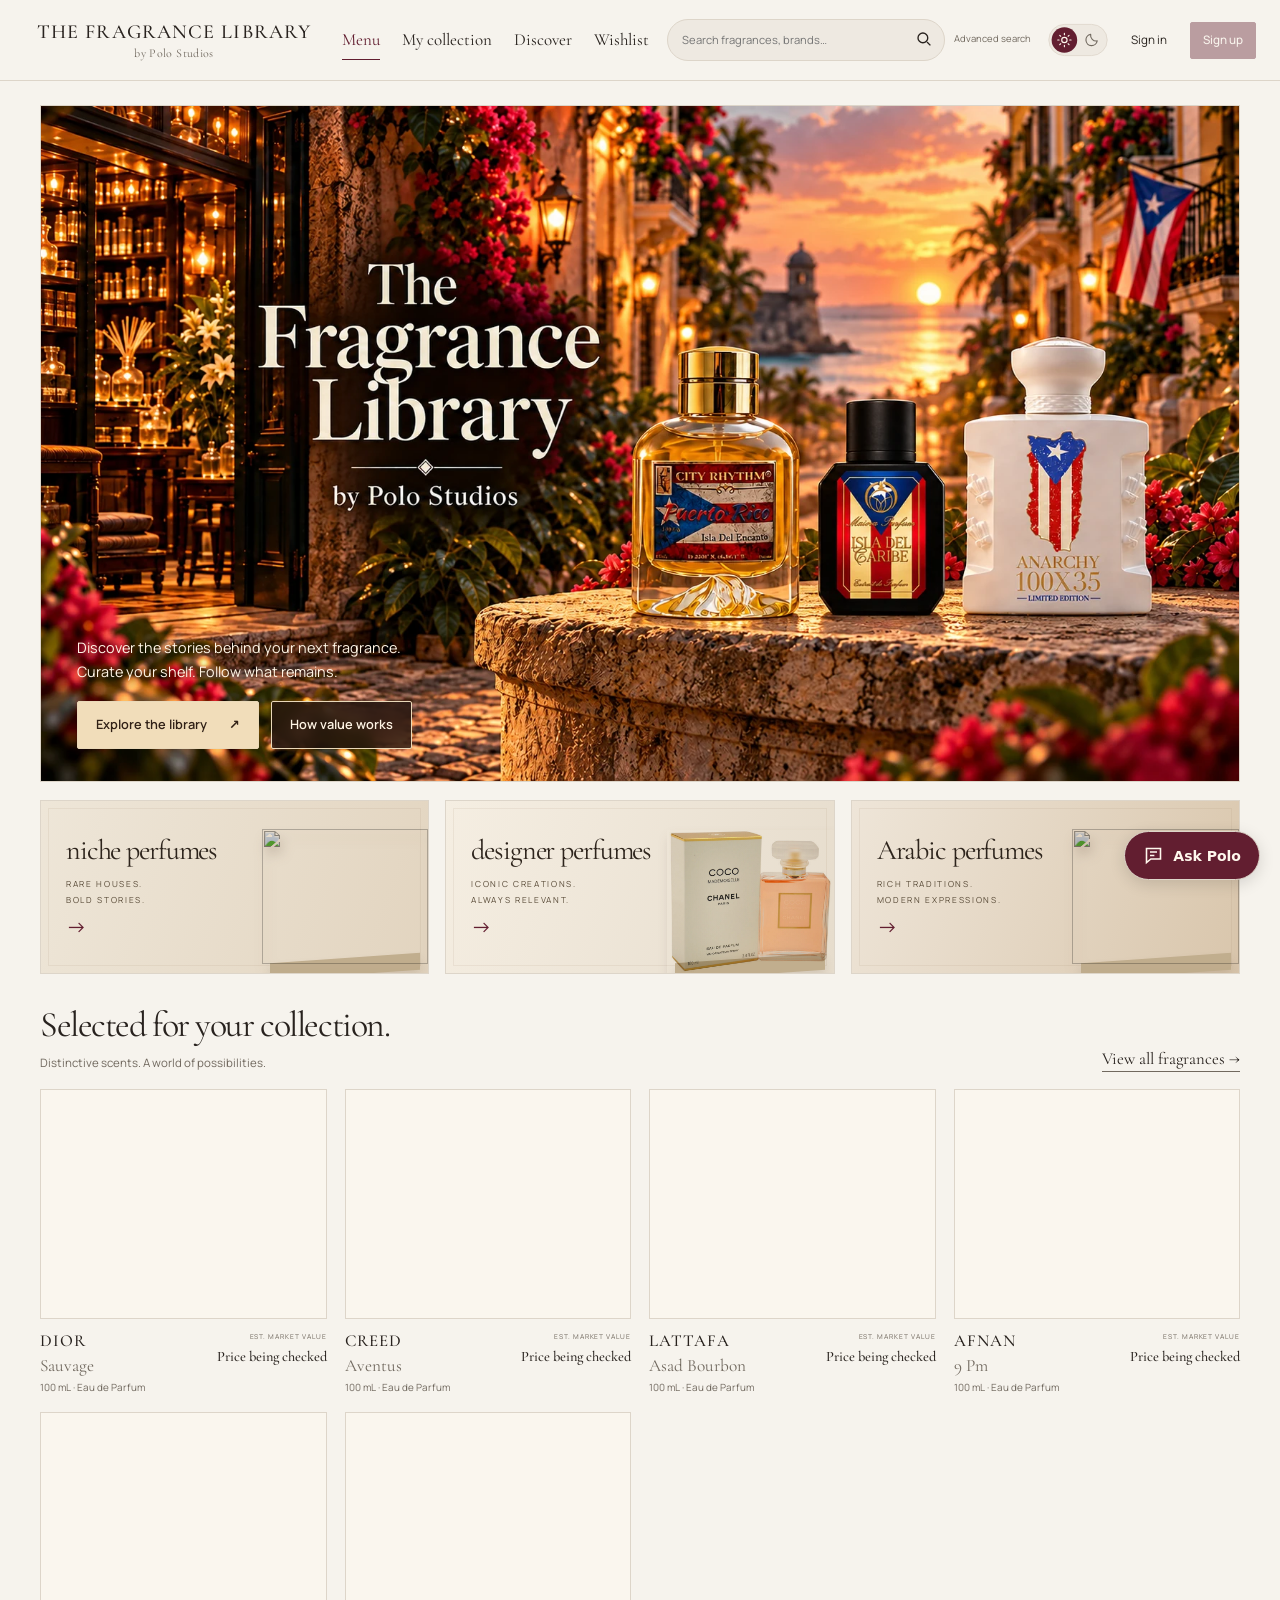
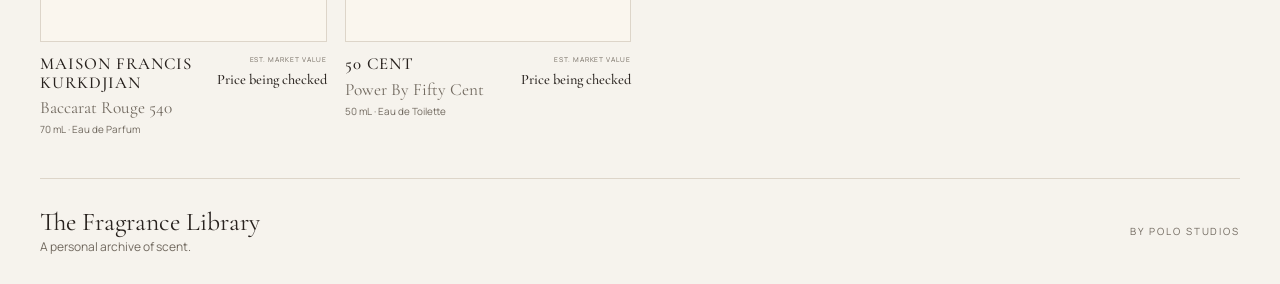
==== commit 36323ed5: "Add selected Puerto Rico fragrance cover with responsive controls" ====
--- a/index.html
+++ b/index.html
@@ -1,7 +1,7 @@
-<!doctype html><html lang="en"><head><meta charset="utf-8"><meta name="viewport" content="width=device-width,initial-scale=1"><meta name="description" content="Organize your fragrance collection and track source-backed replacement prices."><title>Fragrance Library · Polo Studios</title><meta name="color-scheme" content="light dark"><script src="theme.js?v=1"></script><link rel="stylesheet" href="styles.css?v=transparent-logo-2"><script src="pricing.js?v=insights-2" defer></script><script src="market-prices.js?v=admin-1" defer></script><script src="fragrance-details.js?v=admin-1" defer></script><script src="portfolio.js?v=insights-2" defer></script><script src="photo-standards.js?v=editorial-v1" defer></script><script src="runtime-data.js?v=optimize-2" defer></script><script src="catalog.js?v=admin-1" defer></script><script src="config.js" defer></script><script src="catalog-updates.js?v=admin-1" defer></script><script src="cloud-store.js?v=automatic-v1" defer></script><script src="google-signin.js" defer></script><script src="username-auth.js" defer></script><script src="auth.js?v=admin-1" defer></script><link rel="stylesheet" href="home.css?v=optimize-1"><link rel="preconnect" href="https://fonts.googleapis.com"><link rel="preconnect" href="https://fonts.gstatic.com" crossorigin><link href="https://fonts.googleapis.com/css2?family=Cormorant+Garamond:ital,wght@0,400;0,500;0,600;1,400&family=Manrope:wght@400;500;600;700&display=swap" rel="stylesheet"><link rel="stylesheet" href="luxury.css?v=gallery-mobile-3"><link rel="stylesheet" href="launch-polish.css?v=2"><script src="value-demo.js?v=1" defer></script><script src="home.js?v=launch-2" defer></script><script src="app.js?v=admin-1" defer></script></head><body>
+<!doctype html><html lang="en"><head><meta charset="utf-8"><meta name="viewport" content="width=device-width,initial-scale=1"><meta name="description" content="Organize your fragrance collection and track source-backed replacement prices."><title>Fragrance Library · Polo Studios</title><meta name="color-scheme" content="light dark"><script src="theme.js?v=1"></script><link rel="stylesheet" href="styles.css?v=transparent-logo-2"><script src="pricing.js?v=insights-2" defer></script><script src="market-prices.js?v=admin-1" defer></script><script src="fragrance-details.js?v=admin-1" defer></script><script src="portfolio.js?v=insights-2" defer></script><script src="photo-standards.js?v=editorial-v1" defer></script><script src="runtime-data.js?v=optimize-2" defer></script><script src="catalog.js?v=admin-1" defer></script><script src="config.js" defer></script><script src="catalog-updates.js?v=admin-1" defer></script><script src="cloud-store.js?v=automatic-v1" defer></script><script src="google-signin.js" defer></script><script src="username-auth.js" defer></script><script src="auth.js?v=admin-1" defer></script><link rel="stylesheet" href="home.css?v=optimize-1"><link rel="preconnect" href="https://fonts.googleapis.com"><link rel="preconnect" href="https://fonts.gstatic.com" crossorigin><link href="https://fonts.googleapis.com/css2?family=Cormorant+Garamond:ital,wght@0,400;0,500;0,600;1,400&family=Manrope:wght@400;500;600;700&display=swap" rel="stylesheet"><link rel="stylesheet" href="luxury.css?v=gallery-mobile-3"><link rel="stylesheet" href="launch-polish.css?v=puerto-rico-3"><link rel="preload" as="image" href="assets/puerto-rico-fragrance-cover.webp"><script src="value-demo.js?v=1" defer></script><script src="home.js?v=launch-2" defer></script><script src="app.js?v=admin-1" defer></script></head><body>
 <header><div class="wrap top"><a class="brand project-brand-link" href="index.html" aria-label="Fragrance Library home"><span class="gallery-wordmark">THE FRAGRANCE LIBRARY</span><small class="gallery-byline">by Polo Studios</small></a><nav class="wrap app-nav" aria-label="Main navigation"><a href="#menu">Menu</a><a href="#owned">My collection</a><a href="#discover">Discover</a><a href="#wishlist">Wishlist</a></nav><form id="global-search" class="global-search" role="search"><label class="visually-hidden" for="global-query">Search all fragrances</label><input id="global-query" type="search" role="combobox" aria-autocomplete="list" aria-expanded="false" aria-controls="global-suggestions" aria-describedby="global-search-status" placeholder="Search fragrances, brands…" autocomplete="off"><button type="submit" class="search-submit" aria-label="Search library"><svg viewBox="0 0 24 24" fill="none" stroke="currentColor" stroke-width="1.8" aria-hidden="true"><circle cx="10.5" cy="10.5" r="6.5"/><path d="m16 16 4.5 4.5"/></svg></button><button type="button" class="advanced-toggle" data-open-advanced aria-controls="catalog-filters" aria-expanded="false">Advanced search</button><div id="global-suggestions" class="search-suggestions" role="listbox" aria-label="Matching fragrances" hidden></div><span id="global-search-status" class="visually-hidden" role="status" aria-live="polite"></span></form><div class="header-account"><span class="studio">A POLO STUDIOS PROJECT</span><button id="theme-toggle" class="theme-toggle" type="button" role="switch" aria-label="Dark mode" aria-checked="false" title="Switch to dark mode"><span class="theme-thumb" aria-hidden="true"></span><svg class="theme-sun" viewBox="0 0 24 24" fill="none" stroke="currentColor" stroke-width="1.7" stroke-linecap="round" aria-hidden="true"><circle cx="12" cy="12" r="4"/><path d="M12 2v2m0 16v2M2 12h2m16 0h2M5 5l1.4 1.4m11.2 11.2L19 19M5 19l1.4-1.4M17.6 6.4L19 5"/></svg><svg class="theme-moon" viewBox="0 0 24 24" fill="none" stroke="currentColor" stroke-width="1.7" stroke-linecap="round" stroke-linejoin="round" aria-hidden="true"><path d="M20.4 13.4A8.5 8.5 0 0 1 10.6 3.6a8.5 8.5 0 1 0 9.8 9.8Z"/></svg></button><span id="theme-status" class="visually-hidden" role="status" aria-live="polite"></span><button id="account-button">Sign in</button><button id="signup-button" class="primary">Sign up</button></div></div></header><main class="wrap"><div id="library-view"><div class="intro"><div><p class="eyebrow">Discover. Explore. Make it yours.</p><h1 id="page-title">Discover your next signature.</h1><p id="page-description">Explore scent stories, compare bottles, and find something worth making yours.</p></div><button class="primary" id="add" hidden>Add to collection</button></div>
 <p class="beta-badge"><span aria-hidden="true"></span>Beta version</p><p id="collection-error" class="notice" role="alert" hidden></p>
-<section id="scent-editorial" class="scent-editorial atelier-cover" aria-labelledby="scent-editorial-title"><div class="scent-editorial-copy"><p class="editorial-eyebrow">THE ART OF COLLECTING</p><h1 id="scent-editorial-title">A library of scent.<br><em>A collection of you.</em></h1><p class="editorial-description">Discover the houses, notes, and stories behind your next fragrance. Curate your shelf. Follow what remains.</p><div class="editorial-actions"><a class="primary" href="#discover">Explore the library <span aria-hidden="true">↗</span></a><button type="button" data-open-value-demo>How value works</button></div><p class="editorial-footnote">DISCOVER <i></i> COLLECT <i></i> MAKE IT YOURS</p></div><div class="atelier-art" aria-hidden="true"><div class="atelier-arch"><span>THE<br>FRAGRANCE<br>LIBRARY</span><small>A personal archive of scent</small></div><span class="atelier-art-index">EST. PUERTO RICO · POLO STUDIOS</span></div></section><div id="scent-shelf-title" class="scent-shelf-title"><p class="eyebrow">The fragrance houses</p><span>Find your world.</span></div><nav id="menu-categories" class="menu-categories" aria-label="Explore fragrance categories"><a href="#discover?category=niche"><div class="category-copy"><span>niche perfumes</span><small>Rare houses.<br>Bold stories.</small><b aria-hidden="true">→</b></div><div class="category-photo" data-category-photo="niche" aria-hidden="true"></div></a><a href="#discover?category=designer"><div class="category-copy"><span>designer perfumes</span><small>Iconic creations.<br>Always relevant.</small><b aria-hidden="true">→</b></div><div class="category-photo" data-category-photo="designer" aria-hidden="true"></div></a><a href="#discover?category=arabic"><div class="category-copy"><span>Arabic perfumes</span><small>Rich traditions.<br>Modern expressions.</small><b aria-hidden="true">→</b></div><div class="category-photo" data-category-photo="arabic" aria-hidden="true"></div></a></nav><div id="home-dashboard" class="home-dashboard" hidden><section class="stats" aria-label="Collection summary"><article class="portfolio-main"><div class="portfolio-heading"><span>Remaining collection value</span><span class="currency-tag">USD</span></div><strong id="total">—</strong><small id="coverage">Add a bottle to start tracking.</small><div class="chart-toolbar"><small>Market value of your current holdings</small><div class="chart-ranges" role="group" aria-label="History period"><button type="button" data-chart-days="30" aria-pressed="true">1M</button><button type="button" data-chart-days="90" aria-pressed="false">3M</button><button type="button" data-chart-days="365" aria-pressed="false">1Y</button><button type="button" data-chart-days="0" aria-pressed="false">All</button></div></div><div id="market-chart" class="market-chart"></div><p class="chart-caption">Recorded market prices, using today’s quantities and remaining mL. Tax and shipping excluded.</p></article><aside class="portfolio-side"><div class="portfolio-counts"><a href="#owned"><strong id="bottles">0</strong><small>Bottles owned</small></a><a href="#wishlist"><strong id="wishlist">0</strong><small>On your wishlist</small></a></div><a class="side-discover" href="#discover"><span class="eyebrow">Make room for discovery</span><strong>Find your next signature.</strong><p id="home-catalog-count">Your next discovery awaits</p><span class="home-link">Explore fragrances →</span></a><div class="home-watchlist"><h2>Your wishlist</h2><div id="home-watchlist"></div></div></aside></section></div>
+<section id="scent-editorial" class="scent-editorial puerto-rico-cover" aria-labelledby="scent-editorial-title"><h1 id="scent-editorial-title" class="visually-hidden">The Fragrance Library</h1><img class="puerto-rico-cover-art" src="assets/puerto-rico-fragrance-cover.webp" alt="An Old San Juan fragrance atelier at sunset, with a Puerto Rican flag and City Rhythm Puerto Rico, Maiora Isla del Caribe, and Anarchy 100X35 displayed on a stone podium." width="1672" height="941" fetchpriority="high" decoding="async"><div class="scent-editorial-copy"><p class="editorial-description">Discover the stories behind your next fragrance.<br>Curate your shelf. Follow what remains.</p><div class="editorial-actions"><a class="primary" href="#discover">Explore the library <span aria-hidden="true">↗</span></a><button type="button" data-open-value-demo>How value works</button></div></div></section><div id="scent-shelf-title" class="scent-shelf-title"><p class="eyebrow">The fragrance houses</p><span>Find your world.</span></div><nav id="menu-categories" class="menu-categories" aria-label="Explore fragrance categories"><a href="#discover?category=niche"><div class="category-copy"><span>niche perfumes</span><small>Rare houses.<br>Bold stories.</small><b aria-hidden="true">→</b></div><div class="category-photo" data-category-photo="niche" aria-hidden="true"></div></a><a href="#discover?category=designer"><div class="category-copy"><span>designer perfumes</span><small>Iconic creations.<br>Always relevant.</small><b aria-hidden="true">→</b></div><div class="category-photo" data-category-photo="designer" aria-hidden="true"></div></a><a href="#discover?category=arabic"><div class="category-copy"><span>Arabic perfumes</span><small>Rich traditions.<br>Modern expressions.</small><b aria-hidden="true">→</b></div><div class="category-photo" data-category-photo="arabic" aria-hidden="true"></div></a></nav><div id="home-dashboard" class="home-dashboard" hidden><section class="stats" aria-label="Collection summary"><article class="portfolio-main"><div class="portfolio-heading"><span>Remaining collection value</span><span class="currency-tag">USD</span></div><strong id="total">—</strong><small id="coverage">Add a bottle to start tracking.</small><div class="chart-toolbar"><small>Market value of your current holdings</small><div class="chart-ranges" role="group" aria-label="History period"><button type="button" data-chart-days="30" aria-pressed="true">1M</button><button type="button" data-chart-days="90" aria-pressed="false">3M</button><button type="button" data-chart-days="365" aria-pressed="false">1Y</button><button type="button" data-chart-days="0" aria-pressed="false">All</button></div></div><div id="market-chart" class="market-chart"></div><p class="chart-caption">Recorded market prices, using today’s quantities and remaining mL. Tax and shipping excluded.</p></article><aside class="portfolio-side"><div class="portfolio-counts"><a href="#owned"><strong id="bottles">0</strong><small>Bottles owned</small></a><a href="#wishlist"><strong id="wishlist">0</strong><small>On your wishlist</small></a></div><a class="side-discover" href="#discover"><span class="eyebrow">Make room for discovery</span><strong>Find your next signature.</strong><p id="home-catalog-count">Your next discovery awaits</p><span class="home-link">Explore fragrances →</span></a><div class="home-watchlist"><h2>Your wishlist</h2><div id="home-watchlist"></div></div></aside></section></div>
 <section id="catalog-info" class="catalog-info" hidden aria-label="Catalog information"></section><section id="overview" class="overview" hidden aria-label="Collection value statistics"></section><section id="collection-insights" class="collection-insights" hidden aria-label="Collection value breakdown"></section><section id="home-discovery" class="home-discovery"><div class="home-section-heading"><div><h2>Selected for your collection.</h2><p>Distinctive scents. A world of possibilities.</p></div><a class="home-link" href="#discover">View all fragrances →</a></div><div id="home-picks" class="home-picks"></div></section><div class="section-heading"><div><p class="eyebrow" id="section-label">Your library</p><h2 id="section-title">My collection</h2></div><label>Sort by<select id="sort"><option value="name">Name</option><option value="value">Highest market value</option><option value="price-asc">Lowest market value</option><option value="brand">Brand</option></select></label></div><div class="toolbar"><div class="simple-search"><label class="visually-hidden" for="search">Search fragrances</label><input id="search" type="search" placeholder="Search fragrances or brands…"><button id="search-submit" class="search-submit" type="button" aria-label="Search fragrances"><svg viewBox="0 0 24 24" fill="none" stroke="currentColor" stroke-width="1.8" aria-hidden="true"><circle cx="10.5" cy="10.5" r="6.5"/><path d="m16 16 4.5 4.5"/></svg></button><button type="button" class="advanced-toggle" id="advanced-search" data-open-advanced aria-controls="catalog-filters" aria-expanded="false">Advanced search</button></div></div>
 <section id="category-browser" class="category-browser" aria-label="Browse fragrance categories" hidden><div class="category-tabs" role="tablist" aria-label="Fragrance category"><button id="category-all" role="tab" type="button" data-category="all" aria-selected="true" aria-controls="category-panel">All fragrances</button><button id="category-niche" role="tab" type="button" data-category="niche" aria-selected="false" aria-controls="category-panel" tabindex="-1">niche perfumes</button><button id="category-designer" role="tab" type="button" data-category="designer" aria-selected="false" aria-controls="category-panel" tabindex="-1">designer perfumes</button><button id="category-arabic" role="tab" type="button" data-category="arabic" aria-selected="false" aria-controls="category-panel" tabindex="-1">Arabic perfumes</button></div><div id="category-panel" class="category-panel" role="tabpanel" aria-labelledby="category-all"><p id="category-description" class="hint"></p><div id="brand-subtabs" class="brand-subtabs" role="group" aria-label="Brands in this category"></div></div></section><section id="catalog-filters" class="catalog-filters" aria-label="Advanced search filters" hidden><div class="advanced-heading"><strong>Advanced search</strong><button type="button" id="close-advanced" aria-label="Close advanced search">×</button></div><label>Brand<select id="catalog-brand"><option value="">All brands</option></select></label><label>Concentration<select id="catalog-concentration"><option value="">All concentrations</option><option>Eau de Parfum</option><option>Eau de Toilette</option><option>Parfum</option><option>Extrait de Parfum</option><option>Eau de Cologne</option><option>Other</option></select></label><label>Bottle size (mL)<input id="catalog-size" type="number" min="1" max="2000" step="0.1" placeholder="Any size"></label><label>In my library<select id="catalog-ownership"><option value="">All fragrances</option><option value="owned">In my collection</option><option value="not-owned">Not in my collection</option><option value="wishlist">On my wishlist</option></select></label><label>Min. market price (USD)<input id="catalog-min-price" type="number" min="0" step="0.01" placeholder="Any"></label><label>Max. market price (USD)<input id="catalog-max-price" type="number" min="0" step="0.01" placeholder="Any"></label><button id="catalog-clear" type="button">Clear filters</button></section>
 <p id="count" class="result-count" role="status"></p><section id="collection" class="collection" aria-label="Fragrances"></section><div id="catalog-pagination" class="pagination" hidden><button id="previous-page">← Previous</button><span id="page-count" role="status"></span><button id="next-page">Next →</button></div>
--- a/launch-polish.css
+++ b/launch-polish.css
@@ -1,4 +1,19 @@
 /* Scoped cover replaces the old image/bottle composition at every breakpoint. */
+/* Keep the selected artwork intact; phones get controls below it rather than
+   cropping out the title or any of the three bottles. */
+.scent-editorial.puerto-rico-cover{display:block;position:relative;left:auto;width:100%;min-height:0;margin:24px 0 0;border:1px solid var(--line);background:var(--panel);overflow:hidden;isolation:isolate}
+.puerto-rico-cover:after{display:none!important}
+.puerto-rico-cover .puerto-rico-cover-art{display:block;width:100%;height:auto;aspect-ratio:1672/941;object-fit:contain}
+.puerto-rico-cover .scent-editorial-copy{position:absolute;left:36px;bottom:32px;width:auto;max-width:440px;padding:0;margin:0;pointer-events:auto;z-index:2;animation:none}
+.puerto-rico-cover .editorial-description{font:400 .9rem/1.65 Manrope,system-ui,sans-serif;color:#fff5e5;margin:0 0 17px;max-width:40ch;text-shadow:0 1px 8px #000}
+.puerto-rico-cover .editorial-actions{display:flex;align-items:center;gap:12px;flex-wrap:wrap}
+.puerto-rico-cover .editorial-actions a,.puerto-rico-cover .editorial-actions button{font:600 .8rem/1.4 Manrope,system-ui,sans-serif;padding:14px 18px;min-height:46px;border:1px solid #ead9b9;border-radius:2px;margin:0;white-space:normal}
+.puerto-rico-cover .editorial-actions a{background:#f1ddba;color:#302016;gap:22px}
+.puerto-rico-cover .editorial-actions button{background:#21140fc9;color:#fff5e5;backdrop-filter:blur(8px)}
+.puerto-rico-cover .editorial-actions a:hover{background:#ffedcf}
+.puerto-rico-cover .editorial-actions button:hover{background:#422a1f}
+@media(max-width:900px){.puerto-rico-cover .scent-editorial-copy{position:relative;left:auto;bottom:auto;max-width:none;padding:22px 24px;background:var(--panel)}.puerto-rico-cover .editorial-description{color:var(--muted);text-shadow:none;max-width:none}.puerto-rico-cover .editorial-description br{display:none}.puerto-rico-cover .editorial-actions a{background:var(--accent);border-color:var(--accent);color:var(--on-accent)}.puerto-rico-cover .editorial-actions button{background:transparent;border-color:var(--line);color:var(--text)}.puerto-rico-cover .editorial-actions button:hover{background:var(--input)}}
+@media(max-width:550px){.scent-editorial.puerto-rico-cover{margin-top:16px}.puerto-rico-cover .scent-editorial-copy{padding:20px}.puerto-rico-cover .editorial-description{font-size:.85rem}.puerto-rico-cover .editorial-actions{gap:9px}.puerto-rico-cover .editorial-actions a,.puerto-rico-cover .editorial-actions button{padding:12px 14px;font-size:.75rem}}
 .atelier-cover .scent-editorial-copy{pointer-events:auto;margin:0}
 header .brand.project-brand-link{min-width:0;white-space:normal}
 header .brand .gallery-wordmark{overflow-wrap:normal}
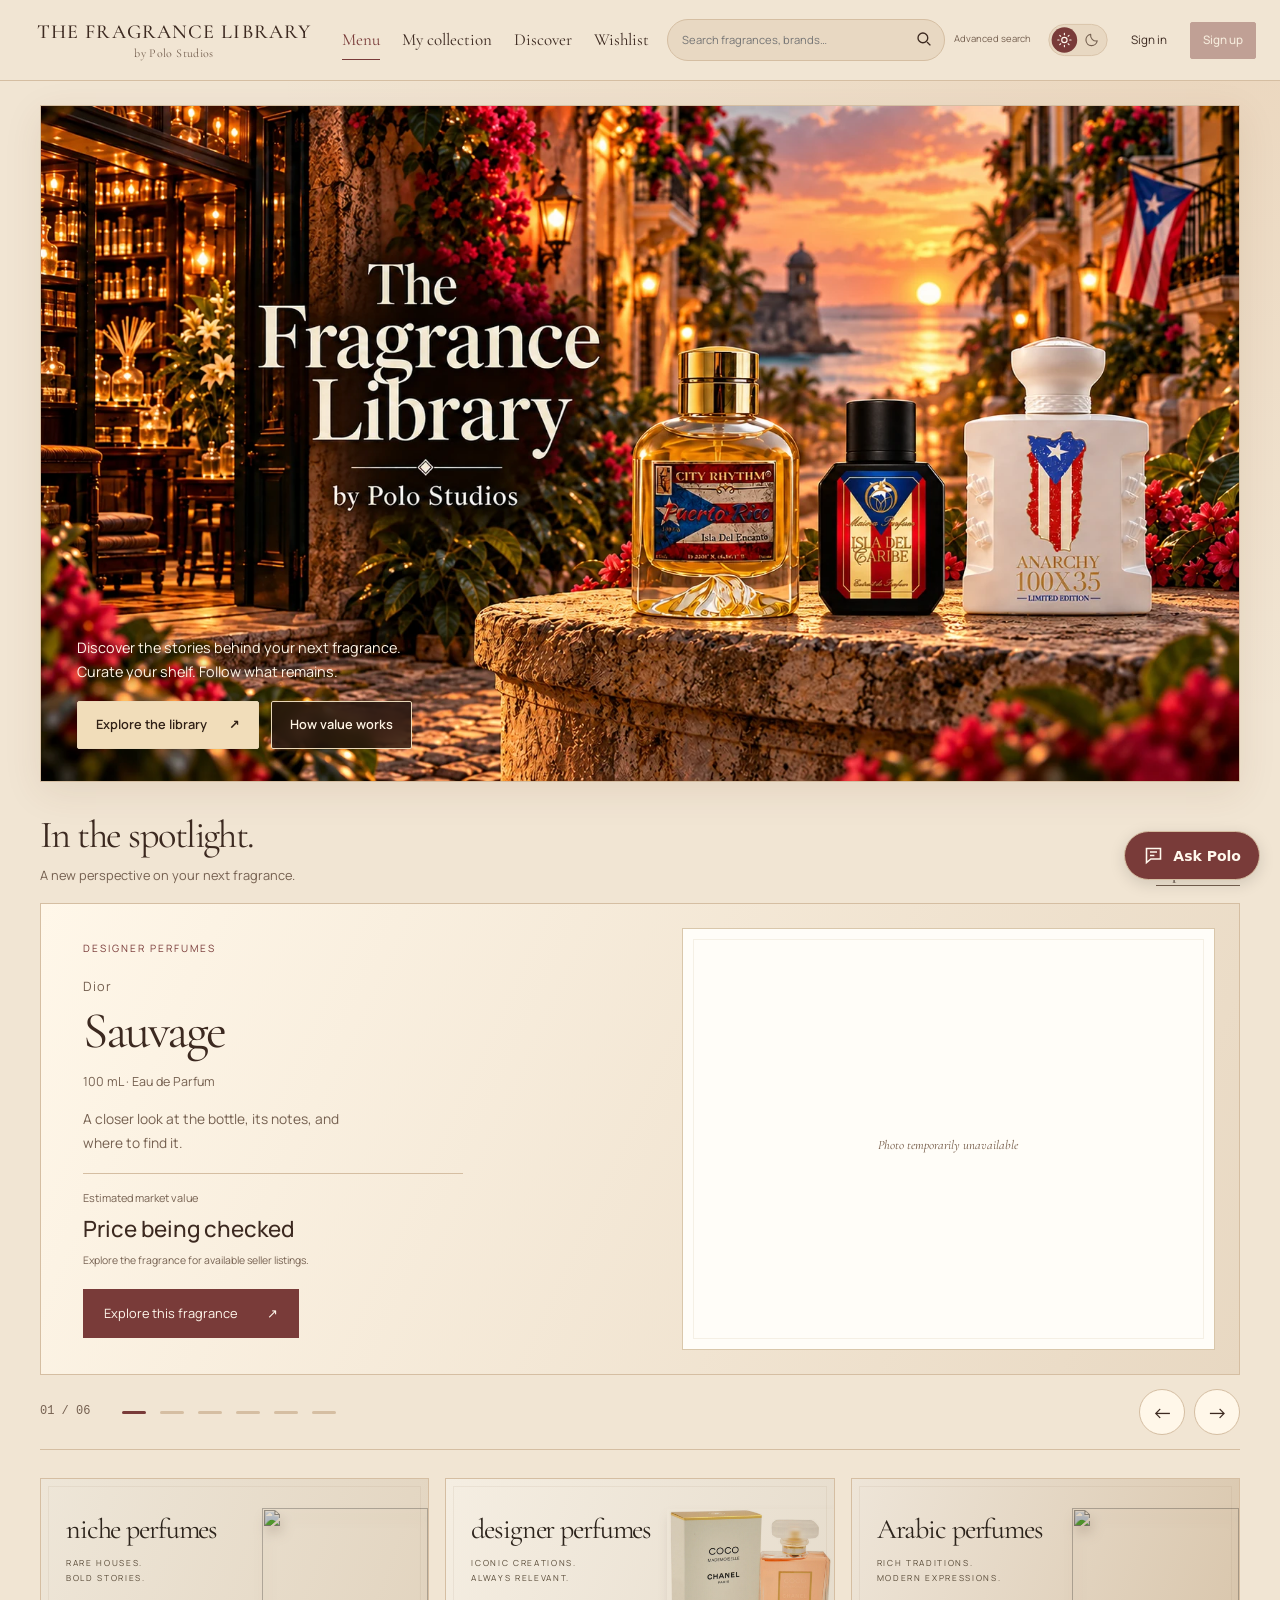
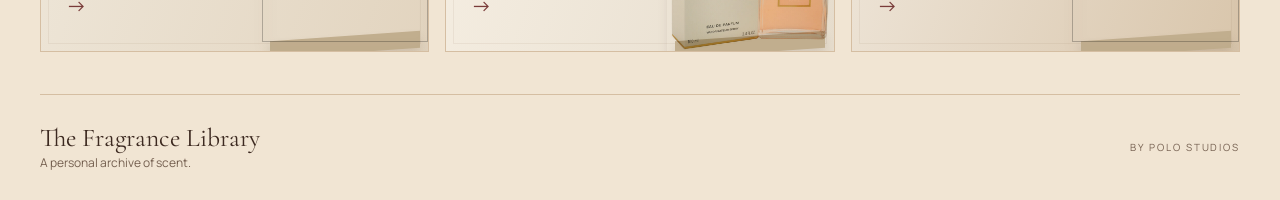
==== commit bf41de8e: "Extend Puerto Rico cover palette and add accessible fragrance spotlight carousel" ====
--- a/index.html
+++ b/index.html
@@ -1,8 +1,8 @@
-<!doctype html><html lang="en"><head><meta charset="utf-8"><meta name="viewport" content="width=device-width,initial-scale=1"><meta name="description" content="Organize your fragrance collection and track source-backed replacement prices."><title>Fragrance Library · Polo Studios</title><meta name="color-scheme" content="light dark"><script src="theme.js?v=1"></script><link rel="stylesheet" href="styles.css?v=transparent-logo-2"><script src="pricing.js?v=insights-2" defer></script><script src="market-prices.js?v=admin-1" defer></script><script src="fragrance-details.js?v=admin-1" defer></script><script src="portfolio.js?v=insights-2" defer></script><script src="photo-standards.js?v=editorial-v1" defer></script><script src="runtime-data.js?v=optimize-2" defer></script><script src="catalog.js?v=admin-1" defer></script><script src="config.js" defer></script><script src="catalog-updates.js?v=admin-1" defer></script><script src="cloud-store.js?v=automatic-v1" defer></script><script src="google-signin.js" defer></script><script src="username-auth.js" defer></script><script src="auth.js?v=admin-1" defer></script><link rel="stylesheet" href="home.css?v=optimize-1"><link rel="preconnect" href="https://fonts.googleapis.com"><link rel="preconnect" href="https://fonts.gstatic.com" crossorigin><link href="https://fonts.googleapis.com/css2?family=Cormorant+Garamond:ital,wght@0,400;0,500;0,600;1,400&family=Manrope:wght@400;500;600;700&display=swap" rel="stylesheet"><link rel="stylesheet" href="luxury.css?v=gallery-mobile-3"><link rel="stylesheet" href="launch-polish.css?v=puerto-rico-3"><link rel="preload" as="image" href="assets/puerto-rico-fragrance-cover.webp"><script src="value-demo.js?v=1" defer></script><script src="home.js?v=launch-2" defer></script><script src="app.js?v=admin-1" defer></script></head><body>
+<!doctype html><html lang="en"><head><meta charset="utf-8"><meta name="viewport" content="width=device-width,initial-scale=1"><meta name="description" content="Organize your fragrance collection and track source-backed replacement prices."><title>Fragrance Library · Polo Studios</title><meta name="color-scheme" content="light dark"><script src="theme.js?v=1"></script><link rel="stylesheet" href="styles.css?v=transparent-logo-2"><script src="pricing.js?v=insights-2" defer></script><script src="market-prices.js?v=admin-1" defer></script><script src="fragrance-details.js?v=admin-1" defer></script><script src="portfolio.js?v=insights-2" defer></script><script src="photo-standards.js?v=editorial-v1" defer></script><script src="runtime-data.js?v=optimize-2" defer></script><script src="catalog.js?v=admin-1" defer></script><script src="config.js" defer></script><script src="catalog-updates.js?v=admin-1" defer></script><script src="cloud-store.js?v=automatic-v1" defer></script><script src="google-signin.js" defer></script><script src="username-auth.js" defer></script><script src="auth.js?v=admin-1" defer></script><link rel="stylesheet" href="home.css?v=optimize-1"><link rel="preconnect" href="https://fonts.googleapis.com"><link rel="preconnect" href="https://fonts.gstatic.com" crossorigin><link href="https://fonts.googleapis.com/css2?family=Cormorant+Garamond:ital,wght@0,400;0,500;0,600;1,400&family=Manrope:wght@400;500;600;700&display=swap" rel="stylesheet"><link rel="stylesheet" href="luxury.css?v=gallery-mobile-3"><link rel="stylesheet" href="launch-polish.css?v=puerto-rico-3"><link rel="preload" as="image" href="assets/puerto-rico-fragrance-cover.webp"><script src="value-demo.js?v=1" defer></script><link rel="stylesheet" href="spotlight.css?v=1"><script src="fragrance-spotlight.js?v=1" defer></script><script src="home.js?v=spotlight-3" defer></script><script src="app.js?v=admin-1" defer></script></head><body>
 <header><div class="wrap top"><a class="brand project-brand-link" href="index.html" aria-label="Fragrance Library home"><span class="gallery-wordmark">THE FRAGRANCE LIBRARY</span><small class="gallery-byline">by Polo Studios</small></a><nav class="wrap app-nav" aria-label="Main navigation"><a href="#menu">Menu</a><a href="#owned">My collection</a><a href="#discover">Discover</a><a href="#wishlist">Wishlist</a></nav><form id="global-search" class="global-search" role="search"><label class="visually-hidden" for="global-query">Search all fragrances</label><input id="global-query" type="search" role="combobox" aria-autocomplete="list" aria-expanded="false" aria-controls="global-suggestions" aria-describedby="global-search-status" placeholder="Search fragrances, brands…" autocomplete="off"><button type="submit" class="search-submit" aria-label="Search library"><svg viewBox="0 0 24 24" fill="none" stroke="currentColor" stroke-width="1.8" aria-hidden="true"><circle cx="10.5" cy="10.5" r="6.5"/><path d="m16 16 4.5 4.5"/></svg></button><button type="button" class="advanced-toggle" data-open-advanced aria-controls="catalog-filters" aria-expanded="false">Advanced search</button><div id="global-suggestions" class="search-suggestions" role="listbox" aria-label="Matching fragrances" hidden></div><span id="global-search-status" class="visually-hidden" role="status" aria-live="polite"></span></form><div class="header-account"><span class="studio">A POLO STUDIOS PROJECT</span><button id="theme-toggle" class="theme-toggle" type="button" role="switch" aria-label="Dark mode" aria-checked="false" title="Switch to dark mode"><span class="theme-thumb" aria-hidden="true"></span><svg class="theme-sun" viewBox="0 0 24 24" fill="none" stroke="currentColor" stroke-width="1.7" stroke-linecap="round" aria-hidden="true"><circle cx="12" cy="12" r="4"/><path d="M12 2v2m0 16v2M2 12h2m16 0h2M5 5l1.4 1.4m11.2 11.2L19 19M5 19l1.4-1.4M17.6 6.4L19 5"/></svg><svg class="theme-moon" viewBox="0 0 24 24" fill="none" stroke="currentColor" stroke-width="1.7" stroke-linecap="round" stroke-linejoin="round" aria-hidden="true"><path d="M20.4 13.4A8.5 8.5 0 0 1 10.6 3.6a8.5 8.5 0 1 0 9.8 9.8Z"/></svg></button><span id="theme-status" class="visually-hidden" role="status" aria-live="polite"></span><button id="account-button">Sign in</button><button id="signup-button" class="primary">Sign up</button></div></div></header><main class="wrap"><div id="library-view"><div class="intro"><div><p class="eyebrow">Discover. Explore. Make it yours.</p><h1 id="page-title">Discover your next signature.</h1><p id="page-description">Explore scent stories, compare bottles, and find something worth making yours.</p></div><button class="primary" id="add" hidden>Add to collection</button></div>
 <p class="beta-badge"><span aria-hidden="true"></span>Beta version</p><p id="collection-error" class="notice" role="alert" hidden></p>
-<section id="scent-editorial" class="scent-editorial puerto-rico-cover" aria-labelledby="scent-editorial-title"><h1 id="scent-editorial-title" class="visually-hidden">The Fragrance Library</h1><img class="puerto-rico-cover-art" src="assets/puerto-rico-fragrance-cover.webp" alt="An Old San Juan fragrance atelier at sunset, with a Puerto Rican flag and City Rhythm Puerto Rico, Maiora Isla del Caribe, and Anarchy 100X35 displayed on a stone podium." width="1672" height="941" fetchpriority="high" decoding="async"><div class="scent-editorial-copy"><p class="editorial-description">Discover the stories behind your next fragrance.<br>Curate your shelf. Follow what remains.</p><div class="editorial-actions"><a class="primary" href="#discover">Explore the library <span aria-hidden="true">↗</span></a><button type="button" data-open-value-demo>How value works</button></div></div></section><div id="scent-shelf-title" class="scent-shelf-title"><p class="eyebrow">The fragrance houses</p><span>Find your world.</span></div><nav id="menu-categories" class="menu-categories" aria-label="Explore fragrance categories"><a href="#discover?category=niche"><div class="category-copy"><span>niche perfumes</span><small>Rare houses.<br>Bold stories.</small><b aria-hidden="true">→</b></div><div class="category-photo" data-category-photo="niche" aria-hidden="true"></div></a><a href="#discover?category=designer"><div class="category-copy"><span>designer perfumes</span><small>Iconic creations.<br>Always relevant.</small><b aria-hidden="true">→</b></div><div class="category-photo" data-category-photo="designer" aria-hidden="true"></div></a><a href="#discover?category=arabic"><div class="category-copy"><span>Arabic perfumes</span><small>Rich traditions.<br>Modern expressions.</small><b aria-hidden="true">→</b></div><div class="category-photo" data-category-photo="arabic" aria-hidden="true"></div></a></nav><div id="home-dashboard" class="home-dashboard" hidden><section class="stats" aria-label="Collection summary"><article class="portfolio-main"><div class="portfolio-heading"><span>Remaining collection value</span><span class="currency-tag">USD</span></div><strong id="total">—</strong><small id="coverage">Add a bottle to start tracking.</small><div class="chart-toolbar"><small>Market value of your current holdings</small><div class="chart-ranges" role="group" aria-label="History period"><button type="button" data-chart-days="30" aria-pressed="true">1M</button><button type="button" data-chart-days="90" aria-pressed="false">3M</button><button type="button" data-chart-days="365" aria-pressed="false">1Y</button><button type="button" data-chart-days="0" aria-pressed="false">All</button></div></div><div id="market-chart" class="market-chart"></div><p class="chart-caption">Recorded market prices, using today’s quantities and remaining mL. Tax and shipping excluded.</p></article><aside class="portfolio-side"><div class="portfolio-counts"><a href="#owned"><strong id="bottles">0</strong><small>Bottles owned</small></a><a href="#wishlist"><strong id="wishlist">0</strong><small>On your wishlist</small></a></div><a class="side-discover" href="#discover"><span class="eyebrow">Make room for discovery</span><strong>Find your next signature.</strong><p id="home-catalog-count">Your next discovery awaits</p><span class="home-link">Explore fragrances →</span></a><div class="home-watchlist"><h2>Your wishlist</h2><div id="home-watchlist"></div></div></aside></section></div>
-<section id="catalog-info" class="catalog-info" hidden aria-label="Catalog information"></section><section id="overview" class="overview" hidden aria-label="Collection value statistics"></section><section id="collection-insights" class="collection-insights" hidden aria-label="Collection value breakdown"></section><section id="home-discovery" class="home-discovery"><div class="home-section-heading"><div><h2>Selected for your collection.</h2><p>Distinctive scents. A world of possibilities.</p></div><a class="home-link" href="#discover">View all fragrances →</a></div><div id="home-picks" class="home-picks"></div></section><div class="section-heading"><div><p class="eyebrow" id="section-label">Your library</p><h2 id="section-title">My collection</h2></div><label>Sort by<select id="sort"><option value="name">Name</option><option value="value">Highest market value</option><option value="price-asc">Lowest market value</option><option value="brand">Brand</option></select></label></div><div class="toolbar"><div class="simple-search"><label class="visually-hidden" for="search">Search fragrances</label><input id="search" type="search" placeholder="Search fragrances or brands…"><button id="search-submit" class="search-submit" type="button" aria-label="Search fragrances"><svg viewBox="0 0 24 24" fill="none" stroke="currentColor" stroke-width="1.8" aria-hidden="true"><circle cx="10.5" cy="10.5" r="6.5"/><path d="m16 16 4.5 4.5"/></svg></button><button type="button" class="advanced-toggle" id="advanced-search" data-open-advanced aria-controls="catalog-filters" aria-expanded="false">Advanced search</button></div></div>
+<section id="scent-editorial" class="scent-editorial puerto-rico-cover" aria-labelledby="scent-editorial-title"><h1 id="scent-editorial-title" class="visually-hidden">The Fragrance Library</h1><img class="puerto-rico-cover-art" src="assets/puerto-rico-fragrance-cover.webp" alt="An Old San Juan fragrance atelier at sunset, with a Puerto Rican flag and City Rhythm Puerto Rico, Maiora Isla del Caribe, and Anarchy 100X35 displayed on a stone podium." width="1672" height="941" fetchpriority="high" decoding="async"><div class="scent-editorial-copy"><p class="editorial-description">Discover the stories behind your next fragrance.<br>Curate your shelf. Follow what remains.</p><div class="editorial-actions"><a class="primary" href="#discover">Explore the library <span aria-hidden="true">↗</span></a><button type="button" data-open-value-demo>How value works</button></div></div></section><section id="home-discovery" class="home-discovery" aria-roledescription="carousel" aria-labelledby="spotlight-title"><div class="home-section-heading"><div><h2 id="spotlight-title">In the spotlight.</h2><p>A new perspective on your next fragrance.</p></div><a class="home-link" href="#discover">Explore all →</a></div><div id="home-picks" class="home-picks spotlight-stage"><p class="hint">Preparing the fragrance spotlight…</p></div><div class="spotlight-controls" hidden><span class="spotlight-count" aria-hidden="true"></span><div class="spotlight-dots" role="group" aria-label="Choose a highlighted fragrance"></div><div class="spotlight-arrows"><button type="button" data-spotlight-prev aria-label="Previous highlighted fragrance">←</button><button type="button" data-spotlight-next aria-label="Next highlighted fragrance">→</button></div></div><p class="visually-hidden spotlight-status" role="status" aria-live="polite" aria-atomic="true"></p></section><div id="scent-shelf-title" class="scent-shelf-title"><p class="eyebrow">The fragrance houses</p><span>Find your world.</span></div><nav id="menu-categories" class="menu-categories" aria-label="Explore fragrance categories"><a href="#discover?category=niche"><div class="category-copy"><span>niche perfumes</span><small>Rare houses.<br>Bold stories.</small><b aria-hidden="true">→</b></div><div class="category-photo" data-category-photo="niche" aria-hidden="true"></div></a><a href="#discover?category=designer"><div class="category-copy"><span>designer perfumes</span><small>Iconic creations.<br>Always relevant.</small><b aria-hidden="true">→</b></div><div class="category-photo" data-category-photo="designer" aria-hidden="true"></div></a><a href="#discover?category=arabic"><div class="category-copy"><span>Arabic perfumes</span><small>Rich traditions.<br>Modern expressions.</small><b aria-hidden="true">→</b></div><div class="category-photo" data-category-photo="arabic" aria-hidden="true"></div></a></nav><div id="home-dashboard" class="home-dashboard" hidden><section class="stats" aria-label="Collection summary"><article class="portfolio-main"><div class="portfolio-heading"><span>Remaining collection value</span><span class="currency-tag">USD</span></div><strong id="total">—</strong><small id="coverage">Add a bottle to start tracking.</small><div class="chart-toolbar"><small>Market value of your current holdings</small><div class="chart-ranges" role="group" aria-label="History period"><button type="button" data-chart-days="30" aria-pressed="true">1M</button><button type="button" data-chart-days="90" aria-pressed="false">3M</button><button type="button" data-chart-days="365" aria-pressed="false">1Y</button><button type="button" data-chart-days="0" aria-pressed="false">All</button></div></div><div id="market-chart" class="market-chart"></div><p class="chart-caption">Recorded market prices, using today’s quantities and remaining mL. Tax and shipping excluded.</p></article><aside class="portfolio-side"><div class="portfolio-counts"><a href="#owned"><strong id="bottles">0</strong><small>Bottles owned</small></a><a href="#wishlist"><strong id="wishlist">0</strong><small>On your wishlist</small></a></div><a class="side-discover" href="#discover"><span class="eyebrow">Make room for discovery</span><strong>Find your next signature.</strong><p id="home-catalog-count">Your next discovery awaits</p><span class="home-link">Explore fragrances →</span></a><div class="home-watchlist"><h2>Your wishlist</h2><div id="home-watchlist"></div></div></aside></section></div>
+<section id="catalog-info" class="catalog-info" hidden aria-label="Catalog information"></section><section id="overview" class="overview" hidden aria-label="Collection value statistics"></section><section id="collection-insights" class="collection-insights" hidden aria-label="Collection value breakdown"></section><div class="section-heading"><div><p class="eyebrow" id="section-label">Your library</p><h2 id="section-title">My collection</h2></div><label>Sort by<select id="sort"><option value="name">Name</option><option value="value">Highest market value</option><option value="price-asc">Lowest market value</option><option value="brand">Brand</option></select></label></div><div class="toolbar"><div class="simple-search"><label class="visually-hidden" for="search">Search fragrances</label><input id="search" type="search" placeholder="Search fragrances or brands…"><button id="search-submit" class="search-submit" type="button" aria-label="Search fragrances"><svg viewBox="0 0 24 24" fill="none" stroke="currentColor" stroke-width="1.8" aria-hidden="true"><circle cx="10.5" cy="10.5" r="6.5"/><path d="m16 16 4.5 4.5"/></svg></button><button type="button" class="advanced-toggle" id="advanced-search" data-open-advanced aria-controls="catalog-filters" aria-expanded="false">Advanced search</button></div></div>
 <section id="category-browser" class="category-browser" aria-label="Browse fragrance categories" hidden><div class="category-tabs" role="tablist" aria-label="Fragrance category"><button id="category-all" role="tab" type="button" data-category="all" aria-selected="true" aria-controls="category-panel">All fragrances</button><button id="category-niche" role="tab" type="button" data-category="niche" aria-selected="false" aria-controls="category-panel" tabindex="-1">niche perfumes</button><button id="category-designer" role="tab" type="button" data-category="designer" aria-selected="false" aria-controls="category-panel" tabindex="-1">designer perfumes</button><button id="category-arabic" role="tab" type="button" data-category="arabic" aria-selected="false" aria-controls="category-panel" tabindex="-1">Arabic perfumes</button></div><div id="category-panel" class="category-panel" role="tabpanel" aria-labelledby="category-all"><p id="category-description" class="hint"></p><div id="brand-subtabs" class="brand-subtabs" role="group" aria-label="Brands in this category"></div></div></section><section id="catalog-filters" class="catalog-filters" aria-label="Advanced search filters" hidden><div class="advanced-heading"><strong>Advanced search</strong><button type="button" id="close-advanced" aria-label="Close advanced search">×</button></div><label>Brand<select id="catalog-brand"><option value="">All brands</option></select></label><label>Concentration<select id="catalog-concentration"><option value="">All concentrations</option><option>Eau de Parfum</option><option>Eau de Toilette</option><option>Parfum</option><option>Extrait de Parfum</option><option>Eau de Cologne</option><option>Other</option></select></label><label>Bottle size (mL)<input id="catalog-size" type="number" min="1" max="2000" step="0.1" placeholder="Any size"></label><label>In my library<select id="catalog-ownership"><option value="">All fragrances</option><option value="owned">In my collection</option><option value="not-owned">Not in my collection</option><option value="wishlist">On my wishlist</option></select></label><label>Min. market price (USD)<input id="catalog-min-price" type="number" min="0" step="0.01" placeholder="Any"></label><label>Max. market price (USD)<input id="catalog-max-price" type="number" min="0" step="0.01" placeholder="Any"></label><button id="catalog-clear" type="button">Clear filters</button></section>
 <p id="count" class="result-count" role="status"></p><section id="collection" class="collection" aria-label="Fragrances"></section><div id="catalog-pagination" class="pagination" hidden><button id="previous-page">← Previous</button><span id="page-count" role="status"></span><button id="next-page">Next →</button></div>
 <details class="method"><summary>How market value works</summary><div class="method-grid"><div><h3>Match the bottle</h3><p>Prices belong to an exact fragrance, concentration, size, and bottle type. Testers are tracked separately.</p></div><div><h3>Review the sources</h3><p>Current prices from the shared seller database link to exact bottle variants. The bottle estimate is the arithmetic average of current, in-stock prices from reviewed sellers, counting each seller once. Explicit public coupon prices are labeled beside the seller. Shipping, tax, membership offers and personal coupons are excluded.</p></div><div><h3>Track value and use</h3><p>Remaining value is the current full-bottle replacement price multiplied by the fraction of liquid left. Market changes compare with your first recorded market price. This is a proportional estimate, not an actual used-bottle resale quote or realized profit. Discontinued status alone does not change the price.</p></div></div></details></div><p id="message" class="toast" role="status" aria-live="polite" aria-atomic="true"></p><section id="fragrance-detail" class="fragrance-detail" aria-label="Fragrance details" hidden></section></main><footer class="wrap"><div class="footer-identity"><strong>The Fragrance Library</strong><span>A personal archive of scent.</span></div><span class="footer-credit">By Polo Studios</span></footer>
--- a/spotlight.css
+++ b/spotlight.css
@@ -0,0 +1,23 @@
+/* Old San Juan: sun-warmed limestone by day, amber and terracotta by night. */
+:root{--bg:#f1e5d3;--panel:#fff7e9;--text:#3c2920;--muted:#756050;--line:#d5bea2;--accent:#793b39;--on-accent:#fff8ed;--input:#e8d8c2;--notice:#ead6b9;--placeholder-start:#ead8bf;--placeholder-end:#d9c0a2;--progress:#d8c0a3;--chart:#976039;--home-hero:#e9d5b8;--shadow:0 8px 28px #57351e0a}
+:root[data-theme=dark]{--bg:#32231e;--panel:#422e26;--text:#fbefdb;--muted:#d5bda3;--line:#795b48;--accent:#efc48a;--on-accent:#3a241b;--input:#51392d;--notice:#5d4030;--placeholder-start:#634634;--placeholder-end:#443025;--progress:#765641;--positive:#bbd6b1;--negative:#ffc0b5;--chart:#e7b77b;--home-hero:#583d2d;--shadow:0 8px 28px #21150d22}
+body{background:radial-gradient(ellipse at 95% 8%,#c5793520,transparent 55%),var(--bg);background-attachment:fixed}
+header{background:var(--bg);border-bottom-color:var(--line)}
+.scent-editorial.puerto-rico-cover{border-color:var(--line);box-shadow:0 10px 36px #5d321318}
+:root[data-theme=dark] .menu-categories a{background:linear-gradient(115deg,#55382b,#90623c);color:var(--text)}
+:root[data-theme=dark] .menu-categories .category-copy>small{color:#f0dac0}
+.home-discovery{margin:32px 0 28px}.home-section-heading h2{font-size:clamp(1.9rem,3vw,2.8rem)}.home-section-heading p{font-size:.8rem;color:var(--muted)}
+.home-picks.spotlight-stage{display:block;min-width:0}
+.spotlight-slide{display:grid;grid-template-columns:1.15fr 1fr;min-height:400px;border:1px solid var(--line);background:linear-gradient(115deg,var(--panel),var(--input));overflow:hidden}
+.spotlight-copy{padding:36px 42px;align-self:center;min-width:0}.spotlight-kicker{font-size:.63rem;text-transform:uppercase;letter-spacing:.2em;color:var(--accent);margin:0 0 20px}.spotlight-brand{font-size:.8rem;letter-spacing:.08em;margin:0 0 7px;color:var(--muted)}
+.spotlight-copy h3{font:400 clamp(2.2rem,4vw,3.7rem)/1.05 var(--serif);color:var(--text);margin:0 0 14px;overflow-wrap:anywhere;letter-spacing:-.035em}
+.spotlight-variant{font-size:.78rem;color:var(--muted);margin:0 0 14px}.spotlight-description{font-size:.86rem;line-height:1.75;max-width:36ch;margin:0 0 18px;color:var(--muted)}
+.spotlight-price{border-top:1px solid var(--line);padding-top:15px;margin:0 0 20px;max-width:380px}.spotlight-price small,.spotlight-price span{display:block;color:var(--muted);font-size:.68rem}.spotlight-price strong{display:block;font-size:1.4rem;font-weight:500;margin:4px 0}.spotlight-price span{font-size:.65rem}
+.spotlight-explore{display:inline-flex;gap:30px;align-items:center;justify-content:space-between;padding:13px 20px;min-height:46px;text-decoration:none;font-size:.8rem;background:var(--accent);color:var(--on-accent);border:1px solid var(--accent)}
+.spotlight-visual{margin:24px 24px 24px 0;display:flex;flex-direction:column;justify-content:center;align-items:center;background:#fffdf8;border:1px solid #d9c7ab;padding:18px 24px;min-width:0;position:relative;isolation:isolate}
+.spotlight-visual:before{content:"";position:absolute;inset:10px;border:1px solid #c5ac882b;pointer-events:none}.spotlight-visual img{position:relative;display:block;width:100%;height:300px;max-width:280px;object-fit:contain;mix-blend-mode:multiply}.spotlight-visual figcaption{font:italic .8rem var(--serif);color:#6f5541;text-align:center;margin-top:12px}
+.spotlight-controls{display:flex;align-items:center;gap:18px;padding:14px 0;border-bottom:1px solid var(--line)}.spotlight-count{font:12px/1.3 ui-monospace,monospace;color:var(--muted);min-width:60px}.spotlight-dots{display:flex;gap:6px;flex:1;flex-wrap:wrap}.spotlight-dots button{border:0;background:transparent;padding:15px 4px;min-width:30px;min-height:44px}.spotlight-dots button span{display:block;height:3px;width:24px;background:var(--line);border-radius:5px}.spotlight-dots button[aria-pressed=true] span{background:var(--accent)}.spotlight-arrows{display:flex;gap:9px}.spotlight-arrows button{display:grid;place-items:center;width:46px;height:46px;min-width:46px;padding:0;border:1px solid var(--line);border-radius:50%;background:var(--panel);color:var(--text);font-size:1.3rem}.spotlight-arrows button:hover{border-color:var(--accent);background:var(--input)}.spotlight-empty{padding:35px;border:1px solid var(--line);background:var(--panel)}
+#home-discovery{touch-action:pan-y}
+@media(max-width:760px){.home-discovery{margin-top:25px}.home-section-heading{align-items:start;gap:15px}.home-section-heading .home-link{font-size:.9rem;white-space:nowrap;margin-top:5px}.spotlight-slide{grid-template-columns:1fr;min-height:0}.spotlight-visual{grid-row:1;margin:16px 16px 0;padding:20px}.spotlight-visual img{height:220px;max-width:210px}.spotlight-copy{padding:26px 24px}.spotlight-kicker{margin-bottom:14px}.spotlight-copy h3{font-size:2.5rem}.spotlight-description{max-width:none}.spotlight-controls{gap:9px}.spotlight-count{font-size:10px;min-width:48px}.spotlight-dots{gap:1px}.spotlight-dots button{min-width:24px;padding:14px 3px}.spotlight-dots button span{width:18px}.spotlight-arrows{gap:6px}.spotlight-arrows button{width:44px;min-width:44px;height:44px}.spotlight-price{max-width:none}}
+@media(max-width:380px){.spotlight-dots button{min-width:20px;padding:14px 2px}.spotlight-dots button span{width:15px}.spotlight-controls{gap:6px}.spotlight-copy{padding:23px 20px}.spotlight-visual img{height:195px}}
+@media(prefers-reduced-motion:no-preference){.spotlight-slide:not([hidden]){animation:spotlight-arrive .25s ease-out}@keyframes spotlight-arrive{from{opacity:.4;transform:translateY(5px)}to{opacity:1;transform:none}}}
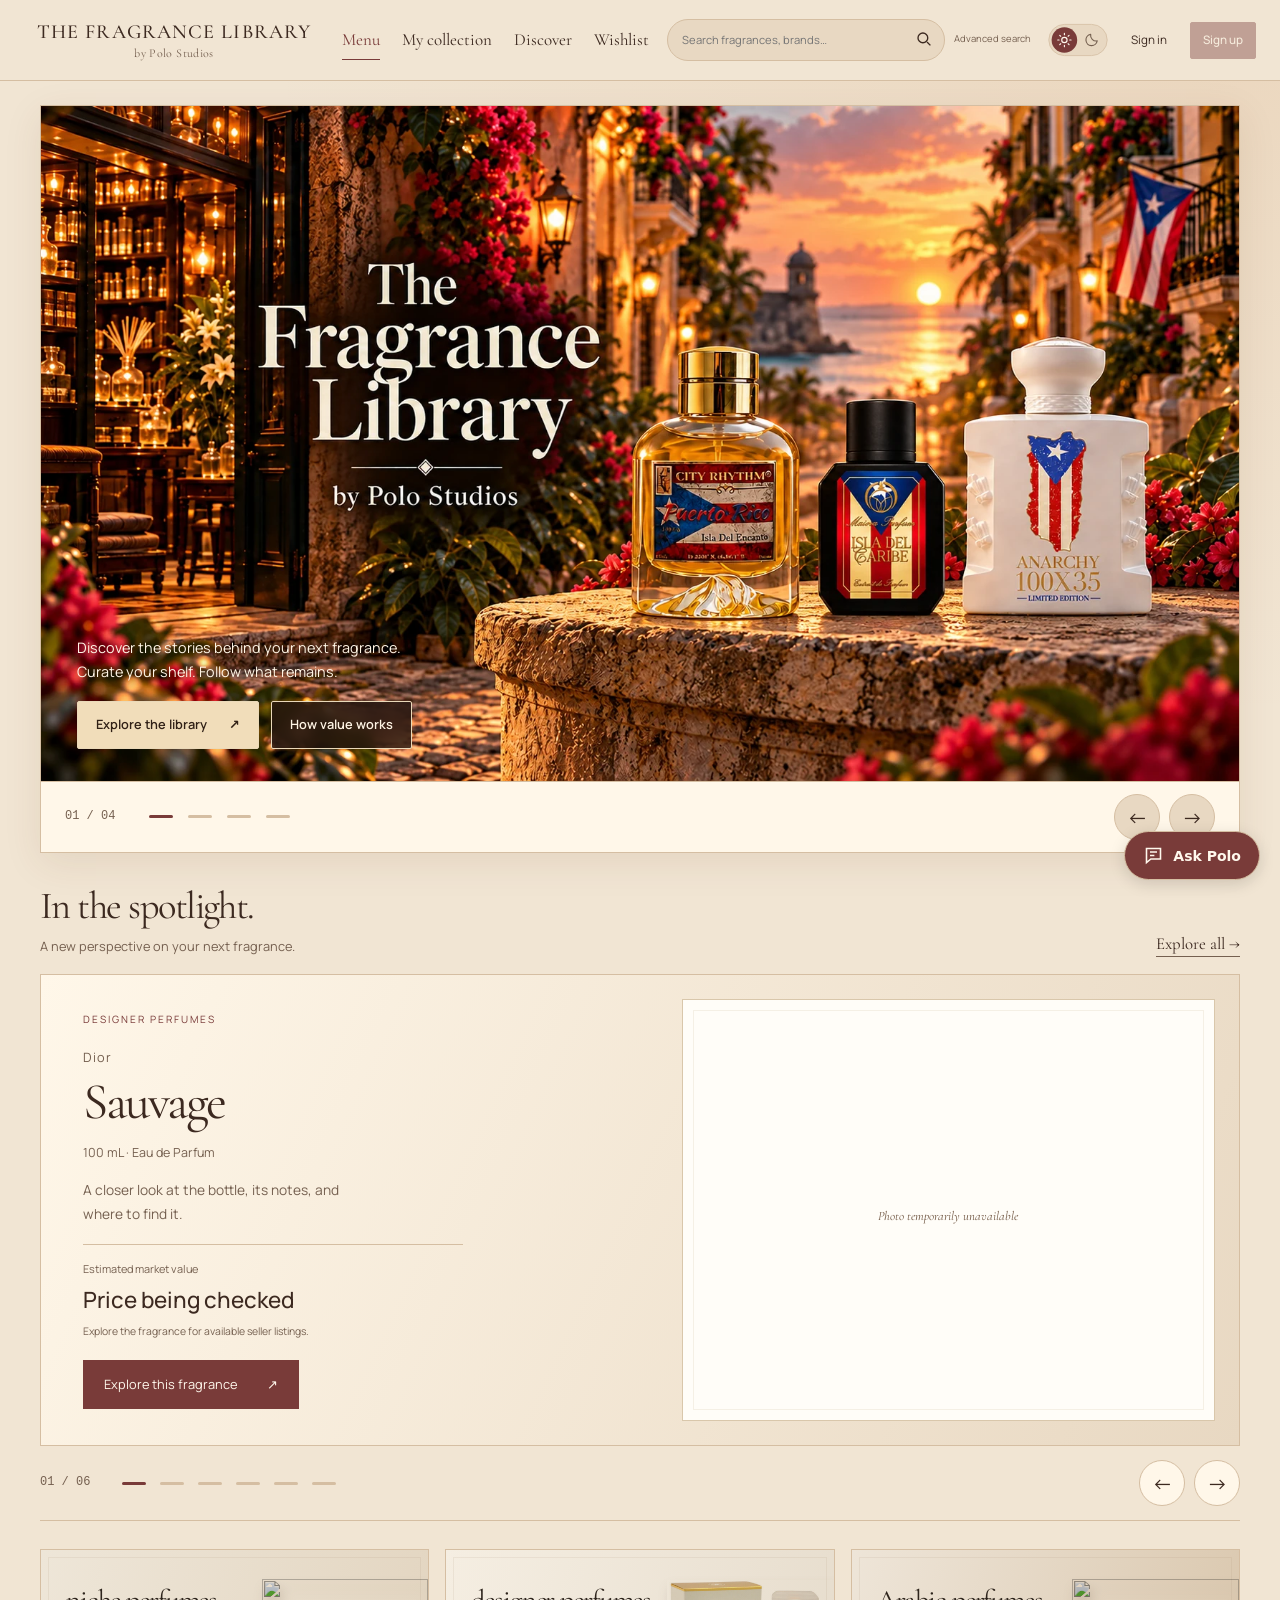
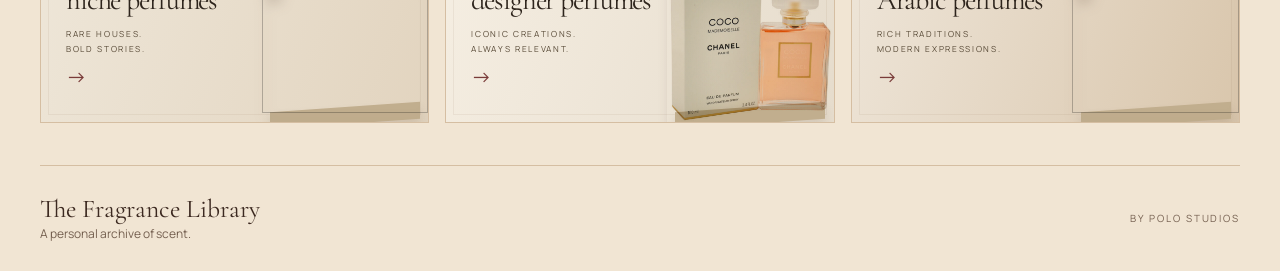
==== commit 94b6d6e0: "Make the home cover interactive with fragrance campaigns and scheduled announcements" ====
--- a/index.html
+++ b/index.html
@@ -1,7 +1,7 @@
-<!doctype html><html lang="en"><head><meta charset="utf-8"><meta name="viewport" content="width=device-width,initial-scale=1"><meta name="description" content="Organize your fragrance collection and track source-backed replacement prices."><title>Fragrance Library · Polo Studios</title><meta name="color-scheme" content="light dark"><script src="theme.js?v=1"></script><link rel="stylesheet" href="styles.css?v=transparent-logo-2"><script src="pricing.js?v=insights-2" defer></script><script src="market-prices.js?v=admin-1" defer></script><script src="fragrance-details.js?v=admin-1" defer></script><script src="portfolio.js?v=insights-2" defer></script><script src="photo-standards.js?v=editorial-v1" defer></script><script src="runtime-data.js?v=optimize-2" defer></script><script src="catalog.js?v=admin-1" defer></script><script src="config.js" defer></script><script src="catalog-updates.js?v=admin-1" defer></script><script src="cloud-store.js?v=automatic-v1" defer></script><script src="google-signin.js" defer></script><script src="username-auth.js" defer></script><script src="auth.js?v=admin-1" defer></script><link rel="stylesheet" href="home.css?v=optimize-1"><link rel="preconnect" href="https://fonts.googleapis.com"><link rel="preconnect" href="https://fonts.gstatic.com" crossorigin><link href="https://fonts.googleapis.com/css2?family=Cormorant+Garamond:ital,wght@0,400;0,500;0,600;1,400&family=Manrope:wght@400;500;600;700&display=swap" rel="stylesheet"><link rel="stylesheet" href="luxury.css?v=gallery-mobile-3"><link rel="stylesheet" href="launch-polish.css?v=puerto-rico-3"><link rel="preload" as="image" href="assets/puerto-rico-fragrance-cover.webp"><script src="value-demo.js?v=1" defer></script><link rel="stylesheet" href="spotlight.css?v=1"><script src="fragrance-spotlight.js?v=1" defer></script><script src="home.js?v=spotlight-3" defer></script><script src="app.js?v=admin-1" defer></script></head><body>
+<!doctype html><html lang="en"><head><meta charset="utf-8"><meta name="viewport" content="width=device-width,initial-scale=1"><meta name="description" content="Organize your fragrance collection and track source-backed replacement prices."><title>Fragrance Library · Polo Studios</title><meta name="color-scheme" content="light dark"><script src="theme.js?v=1"></script><link rel="stylesheet" href="styles.css?v=transparent-logo-2"><script src="pricing.js?v=insights-2" defer></script><script src="market-prices.js?v=admin-1" defer></script><script src="fragrance-details.js?v=admin-1" defer></script><script src="portfolio.js?v=insights-2" defer></script><script src="photo-standards.js?v=editorial-v1" defer></script><script src="runtime-data.js?v=optimize-2" defer></script><script src="catalog.js?v=admin-1" defer></script><script src="config.js" defer></script><script src="catalog-updates.js?v=admin-1" defer></script><script src="cloud-store.js?v=automatic-v1" defer></script><script src="google-signin.js" defer></script><script src="username-auth.js" defer></script><script src="auth.js?v=admin-1" defer></script><link rel="stylesheet" href="home.css?v=optimize-1"><link rel="preconnect" href="https://fonts.googleapis.com"><link rel="preconnect" href="https://fonts.gstatic.com" crossorigin><link href="https://fonts.googleapis.com/css2?family=Cormorant+Garamond:ital,wght@0,400;0,500;0,600;1,400&family=Manrope:wght@400;500;600;700&display=swap" rel="stylesheet"><link rel="stylesheet" href="luxury.css?v=gallery-mobile-3"><link rel="stylesheet" href="launch-polish.css?v=puerto-rico-3"><link rel="preload" as="image" href="assets/puerto-rico-fragrance-cover.webp"><script src="value-demo.js?v=1" defer></script><link rel="stylesheet" href="spotlight.css?v=1"><script src="fragrance-spotlight.js?v=1" defer></script><link rel="stylesheet" href="home-cover.css?v=1"><script src="home-cover.js?v=1" defer></script><script src="home.js?v=cover-slider-5" defer></script><script src="app.js?v=admin-1" defer></script></head><body>
 <header><div class="wrap top"><a class="brand project-brand-link" href="index.html" aria-label="Fragrance Library home"><span class="gallery-wordmark">THE FRAGRANCE LIBRARY</span><small class="gallery-byline">by Polo Studios</small></a><nav class="wrap app-nav" aria-label="Main navigation"><a href="#menu">Menu</a><a href="#owned">My collection</a><a href="#discover">Discover</a><a href="#wishlist">Wishlist</a></nav><form id="global-search" class="global-search" role="search"><label class="visually-hidden" for="global-query">Search all fragrances</label><input id="global-query" type="search" role="combobox" aria-autocomplete="list" aria-expanded="false" aria-controls="global-suggestions" aria-describedby="global-search-status" placeholder="Search fragrances, brands…" autocomplete="off"><button type="submit" class="search-submit" aria-label="Search library"><svg viewBox="0 0 24 24" fill="none" stroke="currentColor" stroke-width="1.8" aria-hidden="true"><circle cx="10.5" cy="10.5" r="6.5"/><path d="m16 16 4.5 4.5"/></svg></button><button type="button" class="advanced-toggle" data-open-advanced aria-controls="catalog-filters" aria-expanded="false">Advanced search</button><div id="global-suggestions" class="search-suggestions" role="listbox" aria-label="Matching fragrances" hidden></div><span id="global-search-status" class="visually-hidden" role="status" aria-live="polite"></span></form><div class="header-account"><span class="studio">A POLO STUDIOS PROJECT</span><button id="theme-toggle" class="theme-toggle" type="button" role="switch" aria-label="Dark mode" aria-checked="false" title="Switch to dark mode"><span class="theme-thumb" aria-hidden="true"></span><svg class="theme-sun" viewBox="0 0 24 24" fill="none" stroke="currentColor" stroke-width="1.7" stroke-linecap="round" aria-hidden="true"><circle cx="12" cy="12" r="4"/><path d="M12 2v2m0 16v2M2 12h2m16 0h2M5 5l1.4 1.4m11.2 11.2L19 19M5 19l1.4-1.4M17.6 6.4L19 5"/></svg><svg class="theme-moon" viewBox="0 0 24 24" fill="none" stroke="currentColor" stroke-width="1.7" stroke-linecap="round" stroke-linejoin="round" aria-hidden="true"><path d="M20.4 13.4A8.5 8.5 0 0 1 10.6 3.6a8.5 8.5 0 1 0 9.8 9.8Z"/></svg></button><span id="theme-status" class="visually-hidden" role="status" aria-live="polite"></span><button id="account-button">Sign in</button><button id="signup-button" class="primary">Sign up</button></div></div></header><main class="wrap"><div id="library-view"><div class="intro"><div><p class="eyebrow">Discover. Explore. Make it yours.</p><h1 id="page-title">Discover your next signature.</h1><p id="page-description">Explore scent stories, compare bottles, and find something worth making yours.</p></div><button class="primary" id="add" hidden>Add to collection</button></div>
 <p class="beta-badge"><span aria-hidden="true"></span>Beta version</p><p id="collection-error" class="notice" role="alert" hidden></p>
-<section id="scent-editorial" class="scent-editorial puerto-rico-cover" aria-labelledby="scent-editorial-title"><h1 id="scent-editorial-title" class="visually-hidden">The Fragrance Library</h1><img class="puerto-rico-cover-art" src="assets/puerto-rico-fragrance-cover.webp" alt="An Old San Juan fragrance atelier at sunset, with a Puerto Rican flag and City Rhythm Puerto Rico, Maiora Isla del Caribe, and Anarchy 100X35 displayed on a stone podium." width="1672" height="941" fetchpriority="high" decoding="async"><div class="scent-editorial-copy"><p class="editorial-description">Discover the stories behind your next fragrance.<br>Curate your shelf. Follow what remains.</p><div class="editorial-actions"><a class="primary" href="#discover">Explore the library <span aria-hidden="true">↗</span></a><button type="button" data-open-value-demo>How value works</button></div></div></section><section id="home-discovery" class="home-discovery" aria-roledescription="carousel" aria-labelledby="spotlight-title"><div class="home-section-heading"><div><h2 id="spotlight-title">In the spotlight.</h2><p>A new perspective on your next fragrance.</p></div><a class="home-link" href="#discover">Explore all →</a></div><div id="home-picks" class="home-picks spotlight-stage"><p class="hint">Preparing the fragrance spotlight…</p></div><div class="spotlight-controls" hidden><span class="spotlight-count" aria-hidden="true"></span><div class="spotlight-dots" role="group" aria-label="Choose a highlighted fragrance"></div><div class="spotlight-arrows"><button type="button" data-spotlight-prev aria-label="Previous highlighted fragrance">←</button><button type="button" data-spotlight-next aria-label="Next highlighted fragrance">→</button></div></div><p class="visually-hidden spotlight-status" role="status" aria-live="polite" aria-atomic="true"></p></section><div id="scent-shelf-title" class="scent-shelf-title"><p class="eyebrow">The fragrance houses</p><span>Find your world.</span></div><nav id="menu-categories" class="menu-categories" aria-label="Explore fragrance categories"><a href="#discover?category=niche"><div class="category-copy"><span>niche perfumes</span><small>Rare houses.<br>Bold stories.</small><b aria-hidden="true">→</b></div><div class="category-photo" data-category-photo="niche" aria-hidden="true"></div></a><a href="#discover?category=designer"><div class="category-copy"><span>designer perfumes</span><small>Iconic creations.<br>Always relevant.</small><b aria-hidden="true">→</b></div><div class="category-photo" data-category-photo="designer" aria-hidden="true"></div></a><a href="#discover?category=arabic"><div class="category-copy"><span>Arabic perfumes</span><small>Rich traditions.<br>Modern expressions.</small><b aria-hidden="true">→</b></div><div class="category-photo" data-category-photo="arabic" aria-hidden="true"></div></a></nav><div id="home-dashboard" class="home-dashboard" hidden><section class="stats" aria-label="Collection summary"><article class="portfolio-main"><div class="portfolio-heading"><span>Remaining collection value</span><span class="currency-tag">USD</span></div><strong id="total">—</strong><small id="coverage">Add a bottle to start tracking.</small><div class="chart-toolbar"><small>Market value of your current holdings</small><div class="chart-ranges" role="group" aria-label="History period"><button type="button" data-chart-days="30" aria-pressed="true">1M</button><button type="button" data-chart-days="90" aria-pressed="false">3M</button><button type="button" data-chart-days="365" aria-pressed="false">1Y</button><button type="button" data-chart-days="0" aria-pressed="false">All</button></div></div><div id="market-chart" class="market-chart"></div><p class="chart-caption">Recorded market prices, using today’s quantities and remaining mL. Tax and shipping excluded.</p></article><aside class="portfolio-side"><div class="portfolio-counts"><a href="#owned"><strong id="bottles">0</strong><small>Bottles owned</small></a><a href="#wishlist"><strong id="wishlist">0</strong><small>On your wishlist</small></a></div><a class="side-discover" href="#discover"><span class="eyebrow">Make room for discovery</span><strong>Find your next signature.</strong><p id="home-catalog-count">Your next discovery awaits</p><span class="home-link">Explore fragrances →</span></a><div class="home-watchlist"><h2>Your wishlist</h2><div id="home-watchlist"></div></div></aside></section></div>
+<section id="scent-editorial" class="scent-editorial puerto-rico-cover" aria-roledescription="carousel" aria-labelledby="scent-editorial-title"><h1 id="scent-editorial-title" class="visually-hidden">The Fragrance Library</h1><div class="cover-frame"><article class="cover-panel cover-original" data-cover-id="cover" aria-roledescription="slide" aria-label="The Fragrance Library · Puerto Rico"><img class="puerto-rico-cover-art" src="assets/puerto-rico-fragrance-cover.webp" alt="An Old San Juan fragrance atelier at sunset, with a Puerto Rican flag and City Rhythm Puerto Rico, Maiora Isla del Caribe, and Anarchy 100X35 displayed on a stone podium." width="1672" height="941" fetchpriority="high" decoding="async"><div class="scent-editorial-copy"><p class="editorial-description">Discover the stories behind your next fragrance.<br>Curate your shelf. Follow what remains.</p><div class="editorial-actions"><a class="primary" href="#discover">Explore the library <span aria-hidden="true">↗</span></a><button type="button" data-open-value-demo>How value works</button></div></div></article><div id="cover-extra"></div></div><div class="cover-controls" hidden><span class="cover-counter" aria-hidden="true"></span><div class="cover-dots" role="group" aria-label="Choose a cover slide"></div><div class="cover-arrows"><button type="button" data-cover-prev aria-label="Previous cover slide">←</button><button type="button" data-cover-next aria-label="Next cover slide">→</button></div></div><p class="cover-status visually-hidden" role="status" aria-live="polite" aria-atomic="true"></p></section><section id="home-discovery" class="home-discovery" aria-roledescription="carousel" aria-labelledby="spotlight-title"><div class="home-section-heading"><div><h2 id="spotlight-title">In the spotlight.</h2><p>A new perspective on your next fragrance.</p></div><a class="home-link" href="#discover">Explore all →</a></div><div id="home-picks" class="home-picks spotlight-stage"><p class="hint">Preparing the fragrance spotlight…</p></div><div class="spotlight-controls" hidden><span class="spotlight-count" aria-hidden="true"></span><div class="spotlight-dots" role="group" aria-label="Choose a highlighted fragrance"></div><div class="spotlight-arrows"><button type="button" data-spotlight-prev aria-label="Previous highlighted fragrance">←</button><button type="button" data-spotlight-next aria-label="Next highlighted fragrance">→</button></div></div><p class="visually-hidden spotlight-status" role="status" aria-live="polite" aria-atomic="true"></p></section><div id="scent-shelf-title" class="scent-shelf-title"><p class="eyebrow">The fragrance houses</p><span>Find your world.</span></div><nav id="menu-categories" class="menu-categories" aria-label="Explore fragrance categories"><a href="#discover?category=niche"><div class="category-copy"><span>niche perfumes</span><small>Rare houses.<br>Bold stories.</small><b aria-hidden="true">→</b></div><div class="category-photo" data-category-photo="niche" aria-hidden="true"></div></a><a href="#discover?category=designer"><div class="category-copy"><span>designer perfumes</span><small>Iconic creations.<br>Always relevant.</small><b aria-hidden="true">→</b></div><div class="category-photo" data-category-photo="designer" aria-hidden="true"></div></a><a href="#discover?category=arabic"><div class="category-copy"><span>Arabic perfumes</span><small>Rich traditions.<br>Modern expressions.</small><b aria-hidden="true">→</b></div><div class="category-photo" data-category-photo="arabic" aria-hidden="true"></div></a></nav><div id="home-dashboard" class="home-dashboard" hidden><section class="stats" aria-label="Collection summary"><article class="portfolio-main"><div class="portfolio-heading"><span>Remaining collection value</span><span class="currency-tag">USD</span></div><strong id="total">—</strong><small id="coverage">Add a bottle to start tracking.</small><div class="chart-toolbar"><small>Market value of your current holdings</small><div class="chart-ranges" role="group" aria-label="History period"><button type="button" data-chart-days="30" aria-pressed="true">1M</button><button type="button" data-chart-days="90" aria-pressed="false">3M</button><button type="button" data-chart-days="365" aria-pressed="false">1Y</button><button type="button" data-chart-days="0" aria-pressed="false">All</button></div></div><div id="market-chart" class="market-chart"></div><p class="chart-caption">Recorded market prices, using today’s quantities and remaining mL. Tax and shipping excluded.</p></article><aside class="portfolio-side"><div class="portfolio-counts"><a href="#owned"><strong id="bottles">0</strong><small>Bottles owned</small></a><a href="#wishlist"><strong id="wishlist">0</strong><small>On your wishlist</small></a></div><a class="side-discover" href="#discover"><span class="eyebrow">Make room for discovery</span><strong>Find your next signature.</strong><p id="home-catalog-count">Your next discovery awaits</p><span class="home-link">Explore fragrances →</span></a><div class="home-watchlist"><h2>Your wishlist</h2><div id="home-watchlist"></div></div></aside></section></div>
 <section id="catalog-info" class="catalog-info" hidden aria-label="Catalog information"></section><section id="overview" class="overview" hidden aria-label="Collection value statistics"></section><section id="collection-insights" class="collection-insights" hidden aria-label="Collection value breakdown"></section><div class="section-heading"><div><p class="eyebrow" id="section-label">Your library</p><h2 id="section-title">My collection</h2></div><label>Sort by<select id="sort"><option value="name">Name</option><option value="value">Highest market value</option><option value="price-asc">Lowest market value</option><option value="brand">Brand</option></select></label></div><div class="toolbar"><div class="simple-search"><label class="visually-hidden" for="search">Search fragrances</label><input id="search" type="search" placeholder="Search fragrances or brands…"><button id="search-submit" class="search-submit" type="button" aria-label="Search fragrances"><svg viewBox="0 0 24 24" fill="none" stroke="currentColor" stroke-width="1.8" aria-hidden="true"><circle cx="10.5" cy="10.5" r="6.5"/><path d="m16 16 4.5 4.5"/></svg></button><button type="button" class="advanced-toggle" id="advanced-search" data-open-advanced aria-controls="catalog-filters" aria-expanded="false">Advanced search</button></div></div>
 <section id="category-browser" class="category-browser" aria-label="Browse fragrance categories" hidden><div class="category-tabs" role="tablist" aria-label="Fragrance category"><button id="category-all" role="tab" type="button" data-category="all" aria-selected="true" aria-controls="category-panel">All fragrances</button><button id="category-niche" role="tab" type="button" data-category="niche" aria-selected="false" aria-controls="category-panel" tabindex="-1">niche perfumes</button><button id="category-designer" role="tab" type="button" data-category="designer" aria-selected="false" aria-controls="category-panel" tabindex="-1">designer perfumes</button><button id="category-arabic" role="tab" type="button" data-category="arabic" aria-selected="false" aria-controls="category-panel" tabindex="-1">Arabic perfumes</button></div><div id="category-panel" class="category-panel" role="tabpanel" aria-labelledby="category-all"><p id="category-description" class="hint"></p><div id="brand-subtabs" class="brand-subtabs" role="group" aria-label="Brands in this category"></div></div></section><section id="catalog-filters" class="catalog-filters" aria-label="Advanced search filters" hidden><div class="advanced-heading"><strong>Advanced search</strong><button type="button" id="close-advanced" aria-label="Close advanced search">×</button></div><label>Brand<select id="catalog-brand"><option value="">All brands</option></select></label><label>Concentration<select id="catalog-concentration"><option value="">All concentrations</option><option>Eau de Parfum</option><option>Eau de Toilette</option><option>Parfum</option><option>Extrait de Parfum</option><option>Eau de Cologne</option><option>Other</option></select></label><label>Bottle size (mL)<input id="catalog-size" type="number" min="1" max="2000" step="0.1" placeholder="Any size"></label><label>In my library<select id="catalog-ownership"><option value="">All fragrances</option><option value="owned">In my collection</option><option value="not-owned">Not in my collection</option><option value="wishlist">On my wishlist</option></select></label><label>Min. market price (USD)<input id="catalog-min-price" type="number" min="0" step="0.01" placeholder="Any"></label><label>Max. market price (USD)<input id="catalog-max-price" type="number" min="0" step="0.01" placeholder="Any"></label><button id="catalog-clear" type="button">Clear filters</button></section>
 <p id="count" class="result-count" role="status"></p><section id="collection" class="collection" aria-label="Fragrances"></section><div id="catalog-pagination" class="pagination" hidden><button id="previous-page">← Previous</button><span id="page-count" role="status"></span><button id="next-page">Next →</button></div>
--- a/home-cover.css
+++ b/home-cover.css
@@ -0,0 +1,13 @@
+/* The original artwork stays intact as slide one; new campaigns are live HTML. */
+.cover-frame{position:relative}.cover-panel{position:relative}.scent-editorial.puerto-rico-cover{overflow:clip}
+.cover-campaign{display:grid;grid-template-columns:1.15fr 1fr;align-items:center;aspect-ratio:1672/941;min-height:500px;background:radial-gradient(ellipse at 10% 20%,#aa774426,transparent 65%),linear-gradient(120deg,var(--panel),var(--input));color:var(--text)}
+.cover-campaign-copy{padding:40px 48px;min-width:0}.cover-kicker{font:600 .65rem/1.6 Manrope,system-ui,sans-serif;letter-spacing:.2em;text-transform:uppercase;color:var(--accent);margin:0 0 26px}.cover-brand{font-size:.9rem;color:var(--muted);margin:0 0 12px;letter-spacing:.06em}
+.cover-campaign h2{font:400 clamp(2.6rem,4.6vw,4.8rem)/1.05 var(--serif);letter-spacing:-.035em;overflow-wrap:anywhere;margin:0 0 22px;color:var(--text)}.cover-campaign h2 em{color:var(--accent);font-weight:400}.cover-variant{font-size:.8rem;color:var(--muted);margin:0 0 18px}.cover-summary{font:400 1rem/1.8 Manrope,system-ui,sans-serif;max-width:35ch;color:var(--muted);margin:0 0 20px}.cover-price{font-size:.8rem;margin:0 0 25px;color:var(--text)}
+.cover-cta{display:inline-flex;justify-content:space-between;align-items:center;gap:28px;background:var(--accent);color:var(--on-accent);padding:15px 22px;text-decoration:none;font-size:.83rem;min-height:48px;border:1px solid var(--accent)}
+.cover-product-art{display:flex;flex-direction:column;align-items:center;justify-content:center;background:#fffdf8;border:1px solid #d9c7ab;margin:32px 38px 32px 0;padding:28px;min-width:0;min-height:360px;position:relative}.cover-product-art:before{content:"";position:absolute;inset:12px;border:1px solid #c5ac8833;pointer-events:none}.cover-product-art img{display:block;width:100%;max-width:300px;height:350px;object-fit:contain;mix-blend-mode:multiply}.cover-product-art figcaption{font:italic .9rem var(--serif);color:#755c45;margin-top:20px;text-align:center}
+.cover-house-art{margin:32px 38px 32px 0;padding:40px 28px;border:1px solid var(--line);border-radius:180px 180px 0 0;outline:1px solid var(--line);outline-offset:10px;min-height:390px;display:flex;flex-direction:column;align-items:center;justify-content:center;text-align:center;background:var(--panel)}.cover-house-art>span{font:400 7rem/1 var(--serif);letter-spacing:-.1em;padding-right:8px;color:var(--accent)}.cover-house-art nav{display:flex;flex-direction:column;gap:10px;margin-top:25px}.cover-house-art a{color:var(--text);font-size:.84rem;min-height:40px;display:flex;align-items:center;justify-content:center;text-decoration:none;border-bottom:1px solid var(--line)}.cover-house-art p{font:italic 1.2rem/1.6 var(--serif);color:var(--muted)}
+.cover-controls{display:flex;align-items:center;gap:20px;padding:12px 24px;background:var(--panel);border-top:1px solid var(--line)}.cover-counter{font:12px/1.4 ui-monospace,monospace;color:var(--muted);min-width:60px}.cover-dots{display:flex;gap:7px;flex:1;flex-wrap:wrap}.cover-dots button{padding:15px 4px;min-width:32px;min-height:44px;border:0;background:transparent}.cover-dots span{display:block;width:24px;height:3px;background:var(--line);border-radius:4px}.cover-dots button[aria-pressed=true] span{background:var(--accent)}.cover-arrows{display:flex;gap:9px}.cover-arrows button{display:grid;place-items:center;width:46px;height:46px;min-width:46px;border:1px solid var(--line);border-radius:50%;background:var(--input);color:var(--text);font-size:1.3rem;padding:0}.cover-arrows button:hover{border-color:var(--accent)}
+#scent-editorial{touch-action:pan-y}
+@media(max-width:900px){.cover-campaign{aspect-ratio:auto;min-height:480px}.cover-campaign-copy{padding:30px}.cover-campaign h2{font-size:2.7rem}.cover-summary{font-size:.9rem}.cover-product-art{margin:24px 24px 24px 0;padding:18px;min-height:300px}.cover-product-art img{height:270px}.cover-house-art{margin-right:25px;min-height:330px;padding:25px}.cover-house-art>span{font-size:5rem}}
+@media(max-width:600px){.cover-campaign{grid-template-columns:1fr;min-height:0}.cover-product-art{grid-row:1;margin:18px 18px 0;min-height:0;padding:20px}.cover-product-art img{height:180px;max-width:180px}.cover-product-art figcaption{font-size:.75rem;margin-top:8px}.cover-campaign-copy{padding:28px 24px}.cover-kicker{margin-bottom:15px}.cover-campaign h2{font-size:2.4rem;margin-bottom:16px}.cover-summary{max-width:none}.cover-brand{font-size:.8rem}.cover-variant{font-size:.75rem}.cover-house-art{margin:0 30px 30px;min-height:260px;grid-row:2;border-radius:100px 100px 0 0}.cover-house-art>span{font-size:4rem}.cover-house-art nav{margin-top:12px;gap:3px}.cover-house-art a{font-size:.78rem}.cover-controls{padding:10px 15px;gap:9px}.cover-counter{min-width:47px;font-size:10px}.cover-dots{gap:2px}.cover-dots button{min-width:23px;padding:14px 3px}.cover-dots span{width:17px}.cover-arrows{gap:6px}.cover-arrows button{width:44px;min-width:44px;height:44px}}
+@media(prefers-reduced-motion:no-preference){.cover-panel:not([hidden]){animation:cover-arrive .25s ease-out}@keyframes cover-arrive{from{opacity:.3}to{opacity:1}}}
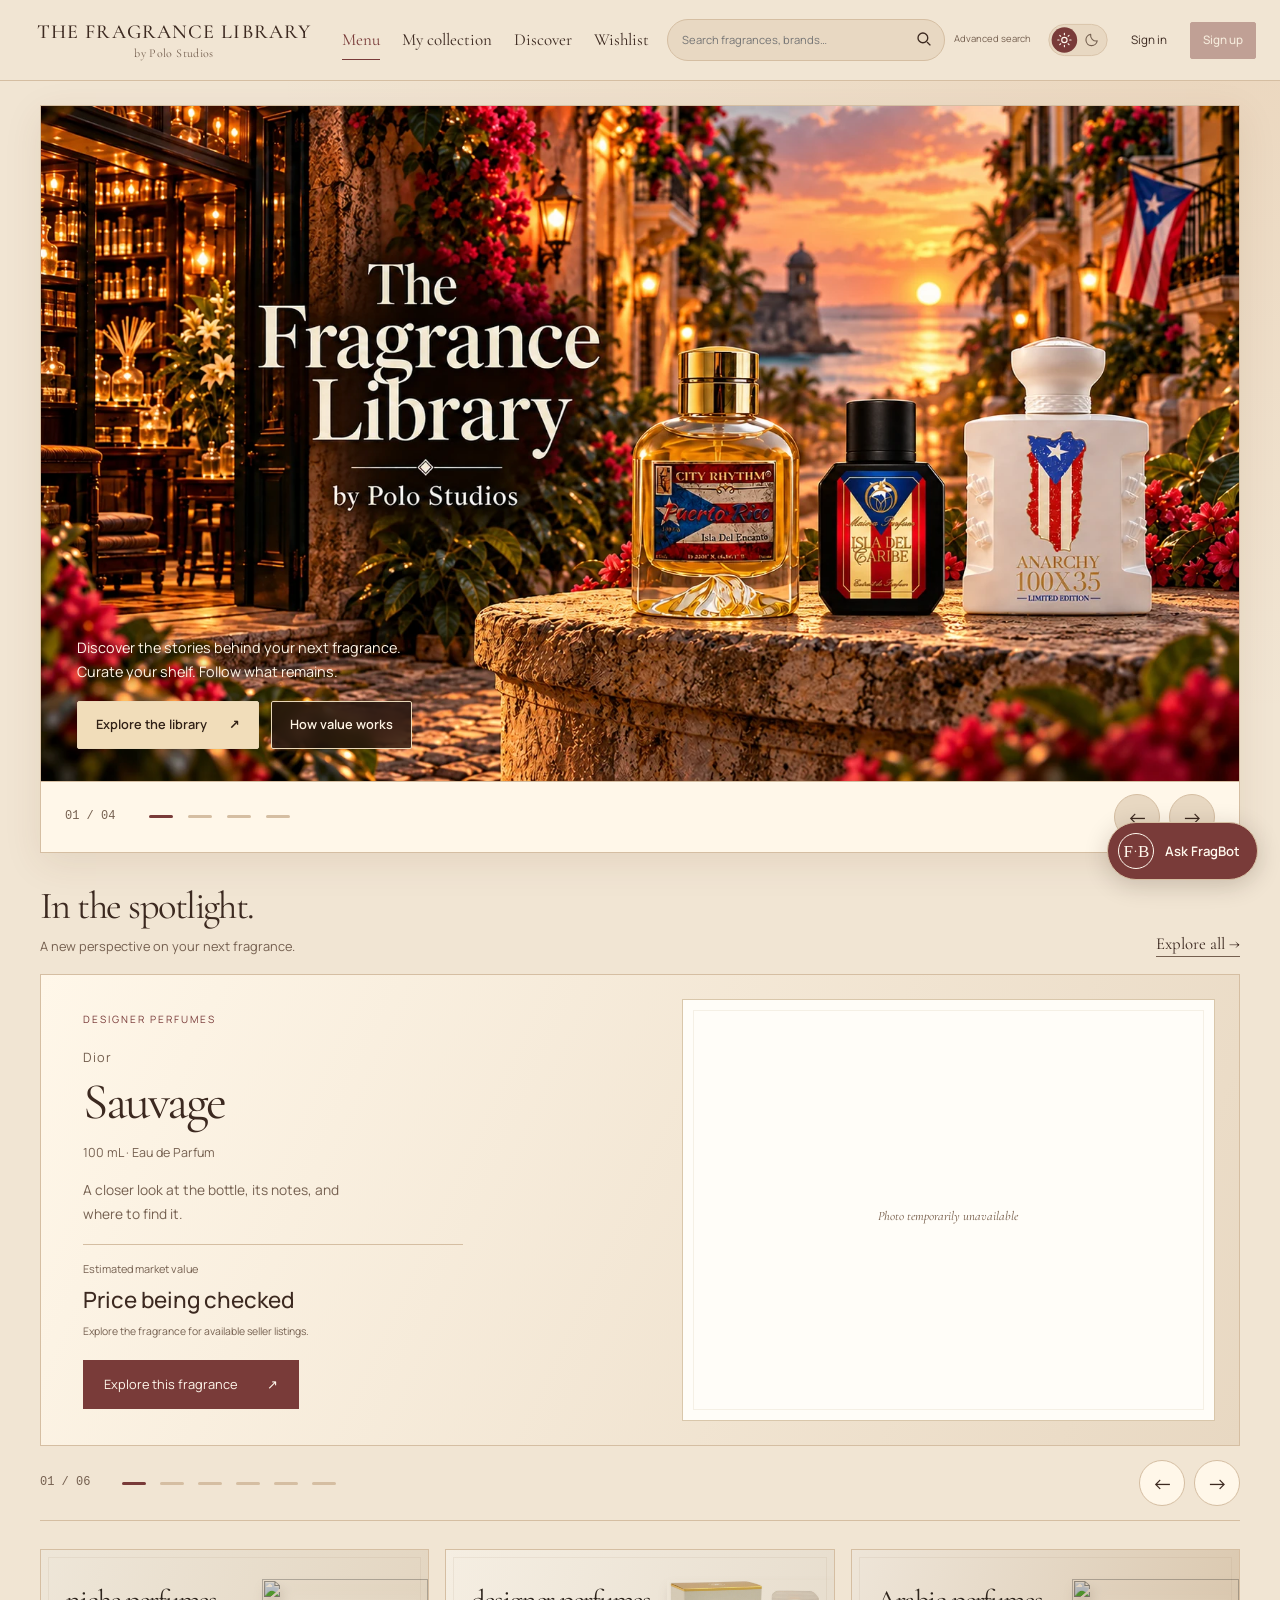
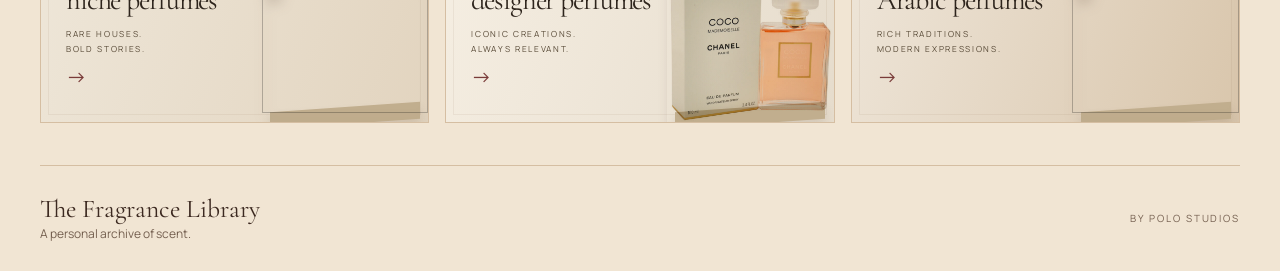
==== commit d959c762: "Replace Polo assistant with dedicated catalog-grounded FragBot" ====
--- a/index.html
+++ b/index.html
@@ -1,4 +1,4 @@
-<!doctype html><html lang="en"><head><meta charset="utf-8"><meta name="viewport" content="width=device-width,initial-scale=1"><meta name="description" content="Organize your fragrance collection and track source-backed replacement prices."><title>Fragrance Library · Polo Studios</title><meta name="color-scheme" content="light dark"><script src="theme.js?v=1"></script><link rel="stylesheet" href="styles.css?v=transparent-logo-2"><script src="pricing.js?v=insights-2" defer></script><script src="market-prices.js?v=admin-1" defer></script><script src="fragrance-details.js?v=admin-1" defer></script><script src="portfolio.js?v=insights-2" defer></script><script src="photo-standards.js?v=editorial-v1" defer></script><script src="runtime-data.js?v=optimize-2" defer></script><script src="catalog.js?v=admin-1" defer></script><script src="config.js" defer></script><script src="catalog-updates.js?v=admin-1" defer></script><script src="cloud-store.js?v=automatic-v1" defer></script><script src="google-signin.js" defer></script><script src="username-auth.js" defer></script><script src="auth.js?v=admin-1" defer></script><link rel="stylesheet" href="home.css?v=optimize-1"><link rel="preconnect" href="https://fonts.googleapis.com"><link rel="preconnect" href="https://fonts.gstatic.com" crossorigin><link href="https://fonts.googleapis.com/css2?family=Cormorant+Garamond:ital,wght@0,400;0,500;0,600;1,400&family=Manrope:wght@400;500;600;700&display=swap" rel="stylesheet"><link rel="stylesheet" href="luxury.css?v=gallery-mobile-3"><link rel="stylesheet" href="launch-polish.css?v=puerto-rico-3"><link rel="preload" as="image" href="assets/puerto-rico-fragrance-cover.webp"><script src="value-demo.js?v=1" defer></script><link rel="stylesheet" href="spotlight.css?v=1"><script src="fragrance-spotlight.js?v=1" defer></script><link rel="stylesheet" href="home-cover.css?v=1"><script src="home-cover.js?v=1" defer></script><script src="home.js?v=cover-slider-5" defer></script><script src="app.js?v=admin-1" defer></script></head><body>
+<!doctype html><html lang="en"><head><meta charset="utf-8"><meta name="viewport" content="width=device-width,initial-scale=1"><meta name="description" content="Organize your fragrance collection and track source-backed replacement prices."><title>Fragrance Library · Polo Studios</title><meta name="color-scheme" content="light dark"><script src="theme.js?v=1"></script><link rel="stylesheet" href="styles.css?v=transparent-logo-2"><script src="pricing.js?v=insights-2" defer></script><script src="market-prices.js?v=admin-1" defer></script><script src="fragrance-details.js?v=admin-1" defer></script><script src="portfolio.js?v=insights-2" defer></script><script src="photo-standards.js?v=editorial-v1" defer></script><script src="runtime-data.js?v=optimize-2" defer></script><script src="catalog.js?v=admin-1" defer></script><script src="config.js" defer></script><script src="catalog-updates.js?v=admin-1" defer></script><script src="cloud-store.js?v=automatic-v1" defer></script><script src="google-signin.js" defer></script><script src="username-auth.js" defer></script><script src="auth.js?v=admin-1" defer></script><link rel="stylesheet" href="home.css?v=optimize-1"><link rel="preconnect" href="https://fonts.googleapis.com"><link rel="preconnect" href="https://fonts.gstatic.com" crossorigin><link href="https://fonts.googleapis.com/css2?family=Cormorant+Garamond:ital,wght@0,400;0,500;0,600;1,400&family=Manrope:wght@400;500;600;700&display=swap" rel="stylesheet"><link rel="stylesheet" href="luxury.css?v=gallery-mobile-3"><link rel="stylesheet" href="launch-polish.css?v=puerto-rico-3"><link rel="preload" as="image" href="assets/puerto-rico-fragrance-cover.webp"><script src="value-demo.js?v=1" defer></script><link rel="stylesheet" href="spotlight.css?v=1"><script src="fragrance-spotlight.js?v=1" defer></script><link rel="stylesheet" href="home-cover.css?v=1"><script src="home-cover.js?v=1" defer></script><script src="home.js?v=cover-slider-5" defer></script><script src="app.js?v=fragbot-2" defer></script></head><body>
 <header><div class="wrap top"><a class="brand project-brand-link" href="index.html" aria-label="Fragrance Library home"><span class="gallery-wordmark">THE FRAGRANCE LIBRARY</span><small class="gallery-byline">by Polo Studios</small></a><nav class="wrap app-nav" aria-label="Main navigation"><a href="#menu">Menu</a><a href="#owned">My collection</a><a href="#discover">Discover</a><a href="#wishlist">Wishlist</a></nav><form id="global-search" class="global-search" role="search"><label class="visually-hidden" for="global-query">Search all fragrances</label><input id="global-query" type="search" role="combobox" aria-autocomplete="list" aria-expanded="false" aria-controls="global-suggestions" aria-describedby="global-search-status" placeholder="Search fragrances, brands…" autocomplete="off"><button type="submit" class="search-submit" aria-label="Search library"><svg viewBox="0 0 24 24" fill="none" stroke="currentColor" stroke-width="1.8" aria-hidden="true"><circle cx="10.5" cy="10.5" r="6.5"/><path d="m16 16 4.5 4.5"/></svg></button><button type="button" class="advanced-toggle" data-open-advanced aria-controls="catalog-filters" aria-expanded="false">Advanced search</button><div id="global-suggestions" class="search-suggestions" role="listbox" aria-label="Matching fragrances" hidden></div><span id="global-search-status" class="visually-hidden" role="status" aria-live="polite"></span></form><div class="header-account"><span class="studio">A POLO STUDIOS PROJECT</span><button id="theme-toggle" class="theme-toggle" type="button" role="switch" aria-label="Dark mode" aria-checked="false" title="Switch to dark mode"><span class="theme-thumb" aria-hidden="true"></span><svg class="theme-sun" viewBox="0 0 24 24" fill="none" stroke="currentColor" stroke-width="1.7" stroke-linecap="round" aria-hidden="true"><circle cx="12" cy="12" r="4"/><path d="M12 2v2m0 16v2M2 12h2m16 0h2M5 5l1.4 1.4m11.2 11.2L19 19M5 19l1.4-1.4M17.6 6.4L19 5"/></svg><svg class="theme-moon" viewBox="0 0 24 24" fill="none" stroke="currentColor" stroke-width="1.7" stroke-linecap="round" stroke-linejoin="round" aria-hidden="true"><path d="M20.4 13.4A8.5 8.5 0 0 1 10.6 3.6a8.5 8.5 0 1 0 9.8 9.8Z"/></svg></button><span id="theme-status" class="visually-hidden" role="status" aria-live="polite"></span><button id="account-button">Sign in</button><button id="signup-button" class="primary">Sign up</button></div></div></header><main class="wrap"><div id="library-view"><div class="intro"><div><p class="eyebrow">Discover. Explore. Make it yours.</p><h1 id="page-title">Discover your next signature.</h1><p id="page-description">Explore scent stories, compare bottles, and find something worth making yours.</p></div><button class="primary" id="add" hidden>Add to collection</button></div>
 <p class="beta-badge"><span aria-hidden="true"></span>Beta version</p><p id="collection-error" class="notice" role="alert" hidden></p>
 <section id="scent-editorial" class="scent-editorial puerto-rico-cover" aria-roledescription="carousel" aria-labelledby="scent-editorial-title"><h1 id="scent-editorial-title" class="visually-hidden">The Fragrance Library</h1><div class="cover-frame"><article class="cover-panel cover-original" data-cover-id="cover" aria-roledescription="slide" aria-label="The Fragrance Library · Puerto Rico"><img class="puerto-rico-cover-art" src="assets/puerto-rico-fragrance-cover.webp" alt="An Old San Juan fragrance atelier at sunset, with a Puerto Rican flag and City Rhythm Puerto Rico, Maiora Isla del Caribe, and Anarchy 100X35 displayed on a stone podium." width="1672" height="941" fetchpriority="high" decoding="async"><div class="scent-editorial-copy"><p class="editorial-description">Discover the stories behind your next fragrance.<br>Curate your shelf. Follow what remains.</p><div class="editorial-actions"><a class="primary" href="#discover">Explore the library <span aria-hidden="true">↗</span></a><button type="button" data-open-value-demo>How value works</button></div></div></article><div id="cover-extra"></div></div><div class="cover-controls" hidden><span class="cover-counter" aria-hidden="true"></span><div class="cover-dots" role="group" aria-label="Choose a cover slide"></div><div class="cover-arrows"><button type="button" data-cover-prev aria-label="Previous cover slide">←</button><button type="button" data-cover-next aria-label="Next cover slide">→</button></div></div><p class="cover-status visually-hidden" role="status" aria-live="polite" aria-atomic="true"></p></section><section id="home-discovery" class="home-discovery" aria-roledescription="carousel" aria-labelledby="spotlight-title"><div class="home-section-heading"><div><h2 id="spotlight-title">In the spotlight.</h2><p>A new perspective on your next fragrance.</p></div><a class="home-link" href="#discover">Explore all →</a></div><div id="home-picks" class="home-picks spotlight-stage"><p class="hint">Preparing the fragrance spotlight…</p></div><div class="spotlight-controls" hidden><span class="spotlight-count" aria-hidden="true"></span><div class="spotlight-dots" role="group" aria-label="Choose a highlighted fragrance"></div><div class="spotlight-arrows"><button type="button" data-spotlight-prev aria-label="Previous highlighted fragrance">←</button><button type="button" data-spotlight-next aria-label="Next highlighted fragrance">→</button></div></div><p class="visually-hidden spotlight-status" role="status" aria-live="polite" aria-atomic="true"></p></section><div id="scent-shelf-title" class="scent-shelf-title"><p class="eyebrow">The fragrance houses</p><span>Find your world.</span></div><nav id="menu-categories" class="menu-categories" aria-label="Explore fragrance categories"><a href="#discover?category=niche"><div class="category-copy"><span>niche perfumes</span><small>Rare houses.<br>Bold stories.</small><b aria-hidden="true">→</b></div><div class="category-photo" data-category-photo="niche" aria-hidden="true"></div></a><a href="#discover?category=designer"><div class="category-copy"><span>designer perfumes</span><small>Iconic creations.<br>Always relevant.</small><b aria-hidden="true">→</b></div><div class="category-photo" data-category-photo="designer" aria-hidden="true"></div></a><a href="#discover?category=arabic"><div class="category-copy"><span>Arabic perfumes</span><small>Rich traditions.<br>Modern expressions.</small><b aria-hidden="true">→</b></div><div class="category-photo" data-category-photo="arabic" aria-hidden="true"></div></a></nav><div id="home-dashboard" class="home-dashboard" hidden><section class="stats" aria-label="Collection summary"><article class="portfolio-main"><div class="portfolio-heading"><span>Remaining collection value</span><span class="currency-tag">USD</span></div><strong id="total">—</strong><small id="coverage">Add a bottle to start tracking.</small><div class="chart-toolbar"><small>Market value of your current holdings</small><div class="chart-ranges" role="group" aria-label="History period"><button type="button" data-chart-days="30" aria-pressed="true">1M</button><button type="button" data-chart-days="90" aria-pressed="false">3M</button><button type="button" data-chart-days="365" aria-pressed="false">1Y</button><button type="button" data-chart-days="0" aria-pressed="false">All</button></div></div><div id="market-chart" class="market-chart"></div><p class="chart-caption">Recorded market prices, using today’s quantities and remaining mL. Tax and shipping excluded.</p></article><aside class="portfolio-side"><div class="portfolio-counts"><a href="#owned"><strong id="bottles">0</strong><small>Bottles owned</small></a><a href="#wishlist"><strong id="wishlist">0</strong><small>On your wishlist</small></a></div><a class="side-discover" href="#discover"><span class="eyebrow">Make room for discovery</span><strong>Find your next signature.</strong><p id="home-catalog-count">Your next discovery awaits</p><span class="home-link">Explore fragrances →</span></a><div class="home-watchlist"><h2>Your wishlist</h2><div id="home-watchlist"></div></div></aside></section></div>
@@ -9,4 +9,4 @@
 <dialog id="fragrance-picker" class="fragrance-picker" aria-labelledby="picker-title"><div class="dialog-top"><div><p class="eyebrow">Find your next fragrance</p><h2 id="picker-title">Add to collection</h2></div><button type="button" data-close="fragrance-picker" aria-label="Close fragrance search">×</button></div><p class="hint">Choose an exact bottle to add it instantly. Each size is listed separately.</p><label class="picker-search">Search the fragrance library<input id="picker-query" type="search" placeholder="Try Dior Sauvage, Lattafa or Creed…" autocomplete="off"></label><p id="picker-count" class="hint" role="status" aria-live="polite"></p><div id="picker-results" class="picker-results"></div><div id="picker-pagination" class="pagination" hidden><button id="picker-previous" type="button">← Previous results</button><span id="picker-page"></span><button id="picker-next" type="button">More results →</button></div><div class="picker-footer"><span>Can’t find your fragrance?</span><button id="picker-manual" type="button">Add manually</button></div></dialog>
 <dialog id="editor"><form id="fragrance-form"><div class="dialog-top"><h2>Add fragrance</h2><button type="button" data-close="editor" aria-label="Close">×</button></div><p id="editor-reference" class="hint" hidden>Product details come from a community catalog. Confirm concentration, size and bottle type against your bottle.</p><div class="fields"><label>Brand<input name="brand" required maxlength="100" placeholder="Creed"></label><label>Fragrance<input name="name" required maxlength="100" placeholder="Aventus"></label><label>Concentration<select name="concentration" required><option value="">Choose concentration</option><option>Eau de Parfum</option><option>Eau de Toilette</option><option>Parfum</option><option>Extrait de Parfum</option><option>Eau de Cologne</option><option>Other</option></select></label><label>Bottle size (mL)<input name="size" type="number" required min="1" max="2000" step="0.1" placeholder="100"></label><label>Remaining per bottle (mL)<input name="remainingMl" type="number" min="0" max="2000" step="0.1" placeholder="Full bottle if blank"></label><section class="remaining-control wide" aria-labelledby="remaining-title"><div><strong id="remaining-title">Fragrance remaining</strong><output id="remaining-output" for="remaining-slider">Full bottle</output></div><label class="visually-hidden" for="remaining-slider">Remaining fragrance in milliliters</label><input id="remaining-slider" type="range" min="0" max="100" step="0.1" value="100"><div class="remaining-presets" role="group" aria-label="Quick fill levels"><button type="button" data-fill="100">100%</button><button type="button" data-fill="75">75%</button><button type="button" data-fill="50">50%</button><button type="button" data-fill="25">25%</button><button type="button" data-fill="0">Empty</button></div><p id="remaining-estimate" class="hint" aria-live="polite"></p></section><label>Bottle type<select name="type"><option value="standard">Standard bottle</option><option value="tester">Tester</option></select></label><label>Status<select name="status"><option value="owned">Owned</option><option value="wishlist">Wishlist</option></select></label><label>Quantity<input name="quantity" type="number" min="1" max="100" value="1" required></label></div><p class="hint">Enter how much liquid remains. Leave blank for a full bottle. Quantity uses the same fill level per bottle; add separate entries for different fill levels.</p><section class="editor-value" aria-labelledby="editor-value-title"><h3 id="editor-value-title">Current market value</h3><p id="editor-market-summary" class="hint"></p></section><p id="editor-error" class="form-error" role="alert" hidden></p><button class="primary" id="fragrance-submit" type="submit">Add to collection</button></form></dialog>
 <dialog id="prices"><div class="dialog-top"><h2 id="price-title">Seller prices</h2><button type="button" data-close="prices" aria-label="Close">×</button></div><p id="variant"></p><div id="offer-list"></div><p class="hint">Prices update automatically from linked seller listings. Confirm price and availability with the store.</p></dialog>
-<dialog id="account-dialog" aria-labelledby="auth-title"><div class="dialog-top"><h2 id="auth-title">Welcome back</h2><button type="button" data-close="account-dialog" aria-label="Close account dialog">×</button></div><p class="auth-intro">Your own private collection, saved across devices. Use your username and password to continue.</p><p id="account-setup" class="notice"></p><div id="google-panel"><button id="google-signin" class="google-signin" type="button" disabled>Continue with Google</button><p id="google-status" class="hint" role="status">Checking Google sign-in…</p><p class="hint">One account for your collection and wishlist, across devices.</p></div><div id="auth-tabs" class="tabs" role="group" aria-label="Account action"><button type="button" data-auth-mode="signin" aria-pressed="true">Sign in</button><button type="button" data-auth-mode="signup" aria-pressed="false">Create account</button></div><p id="registration-notice" class="hint" hidden>New registrations are not available yet. You can continue with a guest collection.</p><form id="auth-form"><label id="auth-email-label">Username<input id="auth-email" type="text" autocomplete="username" autocapitalize="none" spellcheck="false" minlength="3" maxlength="24" pattern="[A-Za-z][A-Za-z0-9_]{2,23}" placeholder="your_username" required></label><label id="auth-password-label">Password<input id="auth-password" type="password" autocomplete="current-password" maxlength="128" required></label><label id="auth-confirm-label" hidden>Confirm password<input id="auth-confirm" type="password" autocomplete="new-password" minlength="12" maxlength="128"></label><p id="auth-username-hint" class="hint">3–24 characters: letters, numbers or underscores. Start with a letter.</p><p class="hint">New passwords must have at least 12 characters.</p><p class="hint">Use your registered username. Keep your password safe; email recovery is not available yet.</p><button class="primary" id="auth-submit" type="submit">Sign in</button><button id="toggle-auth-password" type="button" class="password-toggle" aria-pressed="false">Show password</button><button id="forgot-password" type="button">Forgot password?</button></form><div id="account-panel" hidden><p>Signed in as <strong id="account-email"></strong></p><p>Your private collection updates automatically.</p><p><a id="admin-link" href="admin.html" hidden>Open administrator office →</a></p><button id="sign-out">Sign out</button></div><p id="auth-message" role="status" aria-live="polite"></p></dialog><dialog id="photo-dialog" class="photo-dialog" aria-labelledby="photo-title"><div class="dialog-top"><div><p id="photo-brand" class="eyebrow"></p><h2 id="photo-title">Fragrance photo</h2></div><button type="button" data-close="photo-dialog" aria-label="Close photo">×</button></div><img id="photo-large" alt=""><p id="photo-details"></p><a id="photo-explore" class="detail-link">Explore notes, story &amp; sellers →</a><a id="photo-source" target="_blank" rel="noopener noreferrer">View product source ↗</a><div class="card-actions"><button id="photo-add" class="primary" type="button">Add to collection</button><button id="photo-wishlist" type="button">Add to wishlist</button></div></dialog><script src="assistant-widget.js?v=mobile-1" data-context="fragrance" defer></script><dialog id="value-demo" class="value-demo" aria-labelledby="value-demo-title"><div class="dialog-top"><p class="editorial-eyebrow">A LITTLE EXPLORATION</p><button type="button" id="close-value-demo" aria-label="Close value example">×</button></div><h2 id="value-demo-title">Your bottle, over time.</h2><p>Move the sliders to see how usage and market changes affect value.</p><p class="demo-disclosure">Illustrative example: one 100 mL bottle, first tracked at $100. These are sample values, not a fragrance price or your collection.</p><label for="demo-remaining">Fragrance remaining <output id="demo-remaining-label">75 mL</output></label><input id="demo-remaining" type="range" min="0" max="100" step="1" value="75"><label for="demo-price">Current full-bottle market estimate <output id="demo-price-label">$120</output></label><input id="demo-price" type="range" min="50" max="200" step="1" value="120"><div id="demo-results" class="demo-results" aria-live="polite" aria-atomic="true"></div><p class="hint">Remaining value = full-bottle estimate × remaining mL ÷ bottle size. Market movement and value used explain the difference from the first tracked value. This is a replacement estimate, not resale income.</p><button class="primary" id="demo-explore" type="button">Discover your first fragrance ↗</button></dialog></body></html>
+<dialog id="account-dialog" aria-labelledby="auth-title"><div class="dialog-top"><h2 id="auth-title">Welcome back</h2><button type="button" data-close="account-dialog" aria-label="Close account dialog">×</button></div><p class="auth-intro">Your own private collection, saved across devices. Use your username and password to continue.</p><p id="account-setup" class="notice"></p><div id="google-panel"><button id="google-signin" class="google-signin" type="button" disabled>Continue with Google</button><p id="google-status" class="hint" role="status">Checking Google sign-in…</p><p class="hint">One account for your collection and wishlist, across devices.</p></div><div id="auth-tabs" class="tabs" role="group" aria-label="Account action"><button type="button" data-auth-mode="signin" aria-pressed="true">Sign in</button><button type="button" data-auth-mode="signup" aria-pressed="false">Create account</button></div><p id="registration-notice" class="hint" hidden>New registrations are not available yet. You can continue with a guest collection.</p><form id="auth-form"><label id="auth-email-label">Username<input id="auth-email" type="text" autocomplete="username" autocapitalize="none" spellcheck="false" minlength="3" maxlength="24" pattern="[A-Za-z][A-Za-z0-9_]{2,23}" placeholder="your_username" required></label><label id="auth-password-label">Password<input id="auth-password" type="password" autocomplete="current-password" maxlength="128" required></label><label id="auth-confirm-label" hidden>Confirm password<input id="auth-confirm" type="password" autocomplete="new-password" minlength="12" maxlength="128"></label><p id="auth-username-hint" class="hint">3–24 characters: letters, numbers or underscores. Start with a letter.</p><p class="hint">New passwords must have at least 12 characters.</p><p class="hint">Use your registered username. Keep your password safe; email recovery is not available yet.</p><button class="primary" id="auth-submit" type="submit">Sign in</button><button id="toggle-auth-password" type="button" class="password-toggle" aria-pressed="false">Show password</button><button id="forgot-password" type="button">Forgot password?</button></form><div id="account-panel" hidden><p>Signed in as <strong id="account-email"></strong></p><p>Your private collection updates automatically.</p><p><a id="admin-link" href="admin.html" hidden>Open administrator office →</a></p><button id="sign-out">Sign out</button></div><p id="auth-message" role="status" aria-live="polite"></p></dialog><dialog id="photo-dialog" class="photo-dialog" aria-labelledby="photo-title"><div class="dialog-top"><div><p id="photo-brand" class="eyebrow"></p><h2 id="photo-title">Fragrance photo</h2></div><button type="button" data-close="photo-dialog" aria-label="Close photo">×</button></div><img id="photo-large" alt=""><p id="photo-details"></p><a id="photo-explore" class="detail-link">Explore notes, story &amp; sellers →</a><a id="photo-source" target="_blank" rel="noopener noreferrer">View product source ↗</a><div class="card-actions"><button id="photo-add" class="primary" type="button">Add to collection</button><button id="photo-wishlist" type="button">Add to wishlist</button></div></dialog><link rel="stylesheet" href="fragbot.css?v=1"><script src="fragbot-core.js?v=1" defer></script><script src="fragbot.js?v=1" defer></script><dialog id="value-demo" class="value-demo" aria-labelledby="value-demo-title"><div class="dialog-top"><p class="editorial-eyebrow">A LITTLE EXPLORATION</p><button type="button" id="close-value-demo" aria-label="Close value example">×</button></div><h2 id="value-demo-title">Your bottle, over time.</h2><p>Move the sliders to see how usage and market changes affect value.</p><p class="demo-disclosure">Illustrative example: one 100 mL bottle, first tracked at $100. These are sample values, not a fragrance price or your collection.</p><label for="demo-remaining">Fragrance remaining <output id="demo-remaining-label">75 mL</output></label><input id="demo-remaining" type="range" min="0" max="100" step="1" value="75"><label for="demo-price">Current full-bottle market estimate <output id="demo-price-label">$120</output></label><input id="demo-price" type="range" min="50" max="200" step="1" value="120"><div id="demo-results" class="demo-results" aria-live="polite" aria-atomic="true"></div><p class="hint">Remaining value = full-bottle estimate × remaining mL ÷ bottle size. Market movement and value used explain the difference from the first tracked value. This is a replacement estimate, not resale income.</p><button class="primary" id="demo-explore" type="button">Discover your first fragrance ↗</button></dialog></body></html>
--- a/fragbot.css
+++ b/fragbot.css
@@ -0,0 +1,16 @@
+/* First-party FragBot: inherits the library's stone, burgundy and amber palette. */
+#fragbot-widget{font:14px/1.5 Manrope,system-ui,sans-serif;color:var(--text)}
+.fragbot-launch{position:fixed;right:22px;bottom:20px;z-index:80;display:flex;align-items:center;gap:11px;border:1px solid var(--line);border-radius:50px;background:var(--accent);color:var(--on-accent);padding:10px 17px 10px 10px;min-height:52px;box-shadow:0 5px 24px #25150d30;font:600 .82rem Manrope,system-ui,sans-serif}
+.fragbot-mark{display:grid;grid-auto-flow:column;align-items:center;justify-content:center;width:36px;height:36px;border:1px solid currentColor;border-radius:50%;font:500 17px/1 Georgia,serif;letter-spacing:-1px;flex:none}.fragbot-mark>span{font-size:12px;margin:0 2px;color:inherit}
+dialog.fragbot-dialog{position:fixed;inset:auto 18px 18px auto;margin:0;padding:0;width:min(480px,calc(100vw - 28px));height:min(760px,calc(100dvh - 36px));max-height:none;max-width:none;border:1px solid var(--line);border-radius:14px;background:var(--panel);color:var(--text);box-shadow:0 20px 80px #27160c55;overflow:hidden}
+.fragbot-dialog[open]{display:flex;flex-direction:column}.fragbot-dialog::backdrop{background:#241a1659;backdrop-filter:blur(2px)}
+.fragbot-dialog .fragbot-header{position:static;display:flex;align-items:center;gap:13px;padding:18px 20px;background:var(--input);border:0;border-bottom:1px solid var(--line);z-index:auto;flex:none}
+.fragbot-header .fragbot-mark{width:42px;height:42px;color:var(--accent)}.fragbot-header h2{font:500 1.65rem/1.1 'Cormorant Garamond',Georgia,serif;margin:0;letter-spacing:-.02em}.fragbot-header p{font-size:.7rem;color:var(--muted);margin:4px 0 0}.fragbot-close{margin-left:auto;width:40px;height:40px;padding:0;background:transparent;border:1px solid var(--line);border-radius:50%;font-size:25px;color:var(--text)}
+.fragbot-toolbar{display:flex;align-items:center;justify-content:space-between;gap:15px;padding:10px 20px;border-bottom:1px solid var(--line);font-size:.65rem;color:var(--muted);flex:none}.fragbot-clear{border:0;background:transparent;color:var(--accent);font:600 .65rem Manrope,system-ui,sans-serif;padding:6px}
+.fragbot-log{overflow:auto;overscroll-behavior:contain;flex:1;min-height:0;padding:20px;scroll-padding-top:14px}.fragbot-message{padding:15px;margin:0 0 16px;border:1px solid var(--line);border-radius:10px;background:var(--panel);overflow-wrap:anywhere}.fragbot-user{margin-left:35px;background:var(--input)}.fragbot-speaker{display:block;font-size:.6rem;letter-spacing:.1em;text-transform:uppercase;color:var(--accent);margin-bottom:8px;font-weight:600}.fragbot-message .fragbot-text{font-size:.82rem;line-height:1.8;margin:0;white-space:pre-line}
+.fragbot-chips{display:flex;gap:7px;flex-wrap:wrap;margin-top:14px}.fragbot-chips button{font:500 .68rem/1.6 Manrope,system-ui,sans-serif;background:var(--input);border:1px solid var(--line);padding:7px 10px;border-radius:6px;color:var(--text);text-align:left;min-height:36px}.fragbot-chips button:hover{border-color:var(--accent)}
+.fragbot-card{margin:14px 0 0;padding:12px;border:1px solid var(--line);border-radius:7px;background:var(--input)}.fragbot-card-top{display:flex;gap:12px;align-items:center}.fragbot-card-top>div{min-width:0}.fragbot-card img{width:56px;height:76px;background:#fff;object-fit:contain;padding:5px;border-radius:3px;flex:none}.fragbot-card small{font-size:.62rem;color:var(--muted)}.fragbot-card h3{font:500 1.1rem/1.2 'Cormorant Garamond',Georgia,serif;margin:3px 0 5px;letter-spacing:0}.fragbot-card p{font-size:.65rem;margin:4px 0;color:var(--muted)}.fragbot-card strong{font-size:.68rem;font-weight:600;line-height:1.6}.fragbot-card-actions{display:flex;gap:9px;align-items:center;flex-wrap:wrap;margin-top:10px}.fragbot-card-actions a,.fragbot-card-actions button{font:500 .65rem/1.5 Manrope,system-ui,sans-serif;color:var(--accent);background:transparent;border:0;border-bottom:1px solid var(--line);padding:5px 0;text-decoration:none;min-height:32px}.fragbot-credit{display:block;margin-top:6px;font-size:.52rem!important}.fragbot-credit a{color:var(--muted)}.fragbot-comparison-notes{border-top:1px solid var(--line);padding-top:6px}
+.fragbot-answer-links,.fragbot-sources{display:flex;flex-direction:column;gap:9px;margin-top:14px}.fragbot-answer-links a,.fragbot-sources a{display:block;font-size:.72rem;color:var(--accent);line-height:1.6}.fragbot-sources{font-size:.7rem}.fragbot-sources summary{cursor:pointer;color:var(--muted);margin-bottom:7px}
+.fragbot-status{font-size:.67rem;color:var(--muted);margin:0;padding:0 20px;min-height:0;flex:none}.fragbot-status:not(:empty){padding:8px 20px;border-top:1px solid var(--line)}
+.fragbot-form{display:flex;align-items:end;gap:10px;border-top:1px solid var(--line);padding:13px 16px 8px;flex:none}.fragbot-form textarea{resize:none;background:var(--input);border:1px solid var(--line);border-radius:9px;color:var(--text);font:400 .8rem/1.6 Manrope,system-ui,sans-serif;width:100%;padding:10px 12px;margin:0;min-height:65px}.fragbot-form>button{width:44px;height:44px;min-width:44px;display:grid;place-items:center;background:var(--accent);color:var(--on-accent);border:1px solid var(--accent);border-radius:50%;padding:0;font-size:24px}.fragbot-footnote{font-size:.54rem;color:var(--muted);margin:0;padding:3px 18px 12px;line-height:1.6;flex:none}.fragbot-dialog button:focus-visible,.fragbot-dialog a:focus-visible,.fragbot-dialog textarea:focus-visible,.fragbot-launch:focus-visible{outline:2px solid var(--accent);outline-offset:3px}
+@media(max-width:650px){.fragbot-launch{bottom:calc(82px + env(safe-area-inset-bottom));right:14px;padding:7px;width:49px;height:49px;min-height:49px;justify-content:center}.fragbot-launch>span:last-child{display:none}.fragbot-mark{width:33px;height:33px}dialog.fragbot-dialog{right:10px;bottom:calc(80px + env(safe-area-inset-bottom));width:calc(100vw - 20px);height:calc(100dvh - 103px - env(safe-area-inset-bottom));border-radius:12px}.fragbot-dialog .fragbot-header{padding:14px 16px}.fragbot-toolbar{padding:8px 16px}.fragbot-log{padding:14px}.fragbot-message{padding:13px}.fragbot-form textarea{font-size:16px}.fragbot-user{margin-left:25px}.fragbot-footnote{font-size:.52rem}}
